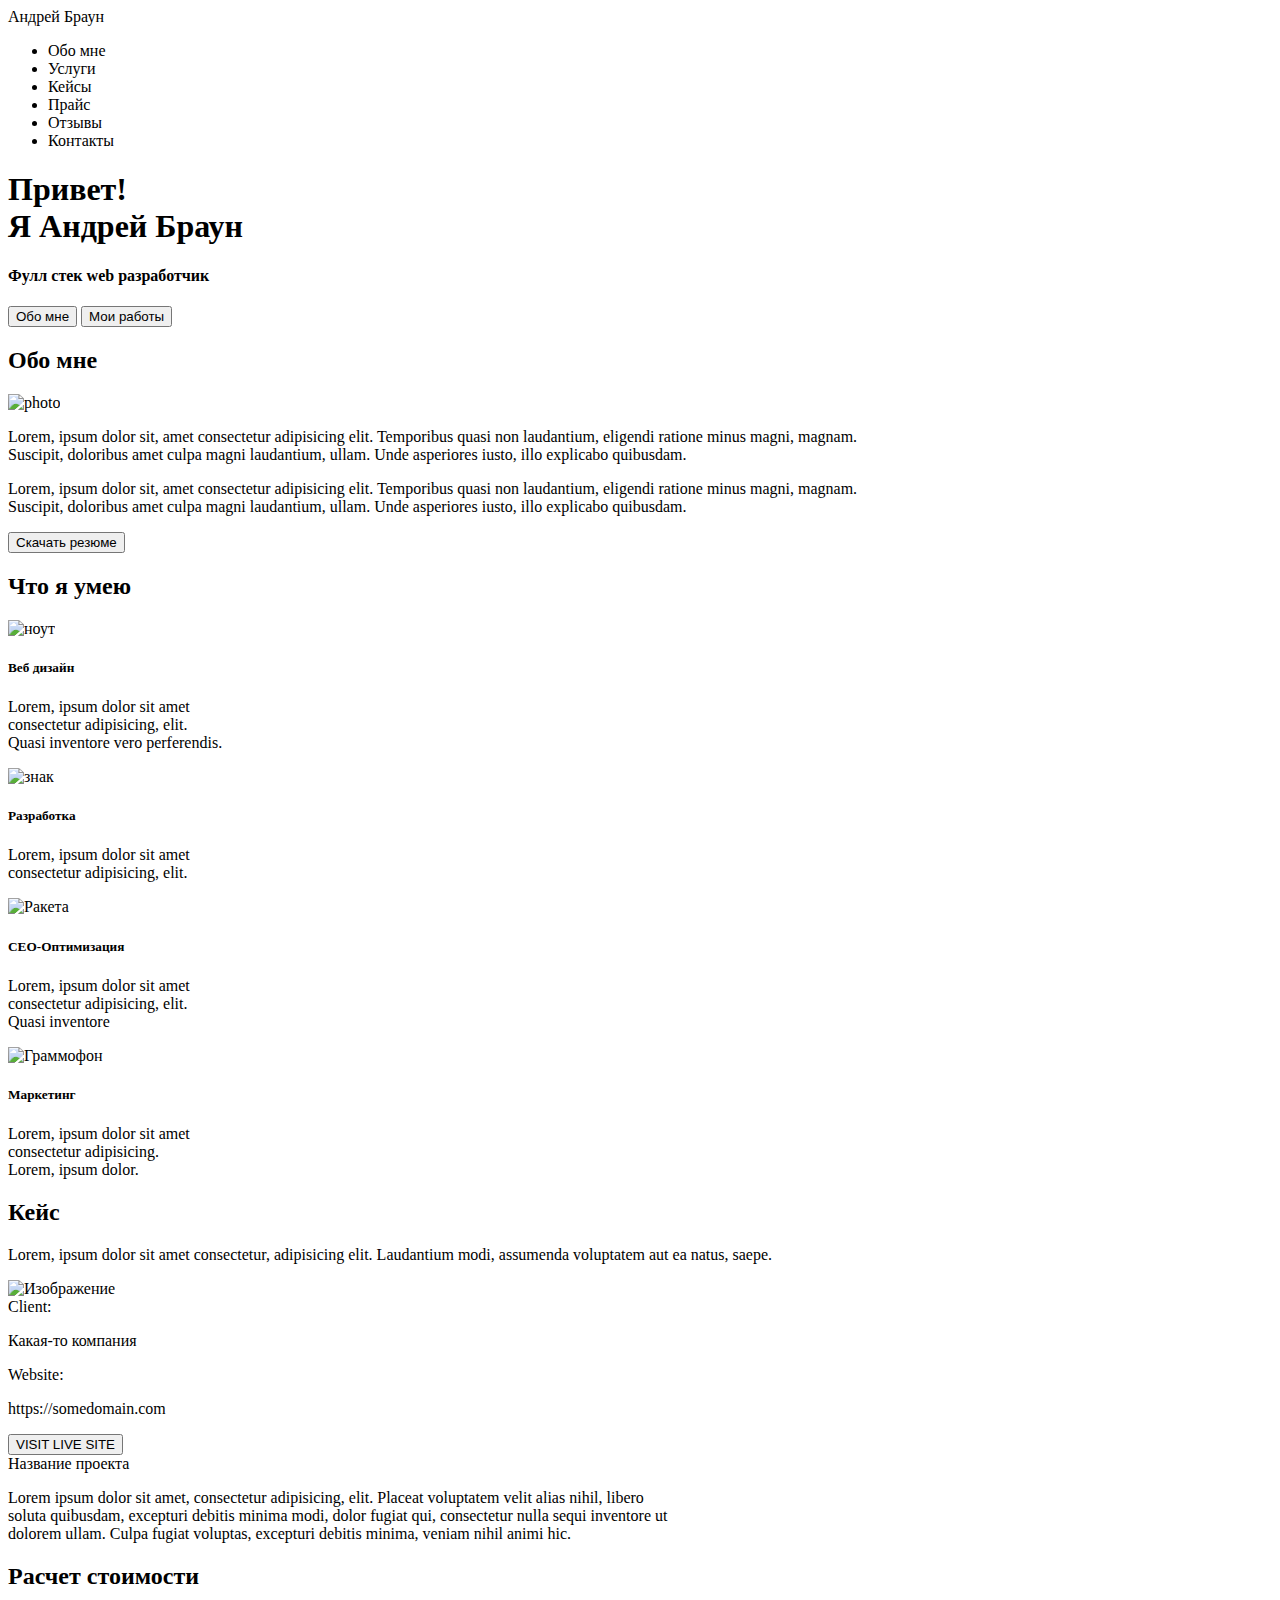
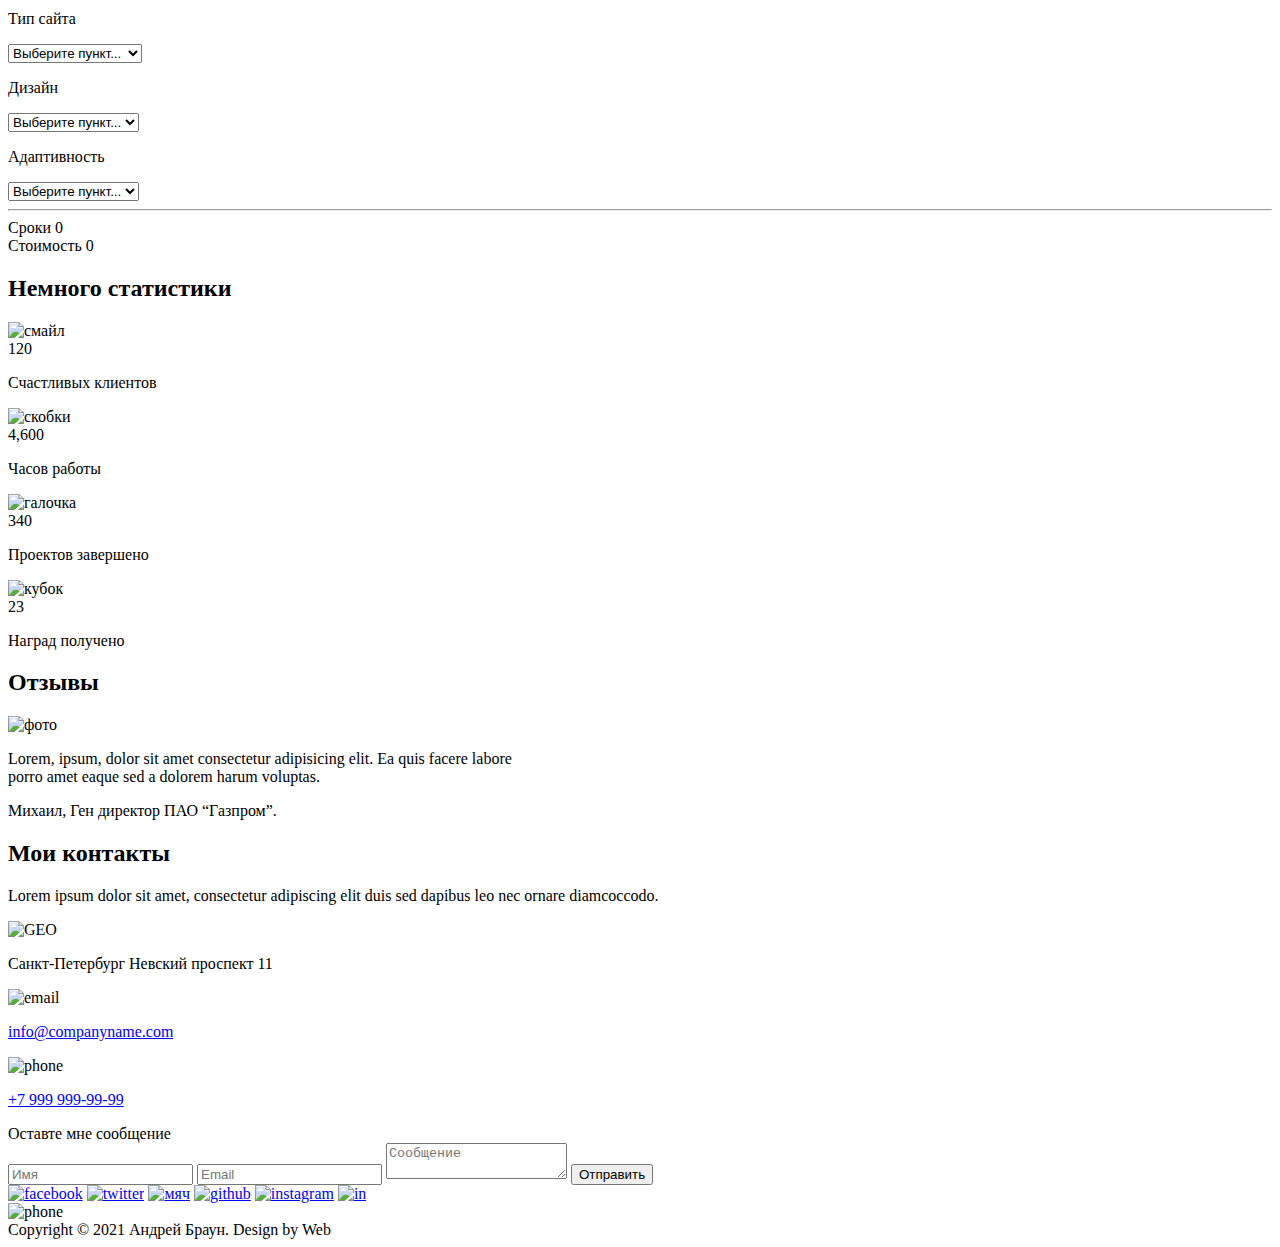
==== src/index.html @ 939e01ab "Залил проект на сервер" ====
<!DOCTYPE html>
<html lang="en">
<head>
    <meta charset="UTF-8">
    <title>Сайт web-разработчик</title>
</head>
<body>
    
    <header>
    	<nav>
    		<div class="logo">Андрей Браун</div>
    		<div class="menu">
    			<ul>
    				<li>Обо мне</li>
    				<li>Услуги</li>
    				<li>Кейсы</li>
    				<li>Прайс</li>
    				<li>Отзывы</li>
    				<li>Контакты</li>
    			</ul>
    		</div>
    	</nav>
    </header>

    <div class="main">
    	<div class="title__container">
    		<h1>Привет!<br>Я Андрей Браун</h1>
    		<h4>Фулл стек web разработчик</h4>
    		<input type="submit" value="Обо мне">
    		<input type="submit" value="Мои работы">
    	</div>
    </div>

    <div class="about__me">
    	<h2>Обо мне</h2>
    	<img src="https://via.placeholder.com/200" alt="photo">
    	<p>Lorem, ipsum dolor sit, amet consectetur adipisicing elit. Temporibus quasi non laudantium, eligendi ratione minus magni, magnam.<br> Suscipit, doloribus amet culpa magni laudantium, ullam. Unde asperiores iusto, illo explicabo quibusdam.</p>
    	<p>Lorem, ipsum dolor sit, amet consectetur adipisicing elit. Temporibus quasi non laudantium, eligendi ratione minus magni, magnam.<br> Suscipit, doloribus amet culpa magni laudantium, ullam. Unde asperiores iusto, illo explicabo quibusdam.</p>
    	<input type="submit" value="Скачать резюме">
    </div>

    <div class="section__knowledge">
    	<h2>Что я умею</h2>
    	<div class="section__item">
    		<img src="https://via.placeholder.com/50x40" alt="ноут">
    		<h5>Веб дизайн</h5>
    		<p>Lorem, ipsum dolor sit amet<br> consectetur adipisicing, elit.<br> Quasi inventore vero perferendis.</p>
    	</div>
    	<div class="section__item">
    		<img src="https://via.placeholder.com/50x40" alt="знак">
    		<h5>Разработка</h5>
    		<p>Lorem, ipsum dolor sit amet<br> consectetur adipisicing, elit.</p>
    	</div>
    	<div class="section__item">
    		<img src="https://via.placeholder.com/50x40" alt="Ракета">
    		<h5>СЕО-Оптимизация</h5>
    		<p>Lorem, ipsum dolor sit amet<br> consectetur adipisicing, elit.<br> Quasi inventore</p>
    	</div>
    	<div class="section__item">
    		<img src="https://via.placeholder.com/50x40" alt="Граммофон">
    		<h5>Маркетинг</h5>
    		<p>Lorem, ipsum dolor sit amet<br> consectetur adipisicing.<br> Lorem, ipsum dolor.</p>
    	</div>
    </div>

    <div class="section__case">
    	<h2>Кейс</h2>
    	<p>Lorem, ipsum dolor sit amet consectetur, adipisicing elit. Laudantium modi, assumenda voluptatem aut ea natus, saepe.</p>
    	<img src="https://via.placeholder.com/1165x590" alt="Изображение">
    	<div class="case__title">
    			Client:
    			<p>Какая-то компания</p>
    			Website:
    			<p>https://somedomain.com</p>
    			<input type="submit" value="VISIT LIVE SITE">
    		</div>
    	<div class="case__description">    		
    		Название проекта
    		<p>
    			Lorem ipsum dolor sit amet, consectetur adipisicing, elit. Placeat voluptatem velit alias nihil, libero<br> soluta quibusdam, excepturi debitis minima modi, dolor fugiat qui, consectetur nulla sequi inventore ut<br> dolorem ullam. Culpa fugiat voluptas, excepturi debitis minima, veniam nihil animi hic.</p>
    	</div>
    </div>

    <div class="section__price">
    	<h2>Расчет стоимости</h2>
    	<form class="form" action="/" method="post">
    		<p>Тип сайта</p>
    		<select name="type" id="form__type">
    			<option value selected disabled>Выберите пункт...</option>
    			<option value="10">Сайт визитка</option>
    			<option value="20">Лендинг</option>
    			<option value="30">Интернет магазин</option>
    			<option value="40">Корпоративный</option>
    		</select>
    		<p>Дизайн</p>
    		<select name="design" id="form__design">
    			<option value selected disabled>Выберите пункт...</option>
    			<option value="10">Светлый</option>
    			<option value="20">Темный</option>
    			<option value="30">Светло-темный</option>
    		</select>
    		<p>Адаптивность</p>
    		<select name="adaptation" id="form__adaptation">
    			<option value selected disabled>Выберите пункт...</option>
    			<option value="10">Да</option>
    			<option value="20">Нет</option>   			
    		</select>
    		<hr>
    		<div class="timeing__site">Сроки <span>0</span></div>
    		<div class="price__site">Стоимость <span>0</span></div>
    	</form>
    </div>

    <div class="section__statistics">
    	<h2>Немного статистики</h2>
    	<div class="section__item">
    		<img src="https://via.placeholder.com/52" alt="смайл">
    		<div>120</div>
    		<p>Счастливых клиентов</p>
    	</div>
    	<div class="section__item">
    		<img src="https://via.placeholder.com/52" alt="скобки">
    		<div>4,600</div>
    		<p>Часов работы</p>
    	</div>
    	<div class="section__item">
    		<img src="https://via.placeholder.com/52" alt="галочка">
    		<div>340</div>
    		<p>Проектов завершено</p>
    	</div>
    	<div class="section__item">
    		<img src="https://via.placeholder.com/52" alt="кубок">
    		<div>23</div>
    		<p>Наград получено</p>
    	</div>
    </div>

    <div class="section__reviews">
    	<h2>Отзывы</h2>
    	<img src="https://via.placeholder.com/100" alt="фото">
    	<p>Lorem, ipsum, dolor sit amet consectetur adipisicing elit. Ea quis facere labore<br> porro amet eaque sed a dolorem harum voluptas.</p>
    	<p>Михаил, Ген директор ПАО “Газпром”.</p>
    </div>

    <footer class="section__contacts">
    	<h2>Мои контакты</h2>
    	<p>Lorem ipsum dolor sit amet, consectetur adipiscing elit duis sed dapibus leo nec ornare diamcoccodo.</p>
    	<div class="contacts__item">
    		<img src="https://via.placeholder.com/30" alt="GEO">
    		<p>Санкт-Петербург Невский проспект 11</p>
    	</div>
    	<div class="contacts__item">
    		<img src="https://via.placeholder.com/30" alt="email">
    		<a class="contacts-link" href="mailto:info@companyname.com"><p>info@companyname.com</p></a>
    	</div>
    	<div class="contacts__item">
    		<img src="https://via.placeholder.com/30" alt="phone">
    		<a href="tel:+79999999999"><p>+7 999 999-99-99</p></a>
    	</div>
    	<form class="contacts__message" action="/">
    		<div>Оставте мне сообщение</div>
    		<input type="text" placeholder="Имя">
    		<input type="email" placeholder="Email">
    		<textarea name="text" placeholder="Сообщение"></textarea>
    		<input type="submit" value="Отправить">
    	</form>
    	<div class="contacts__social">
    		<a href="#" target="_blank"><img src="https://via.placeholder.com/30" alt="facebook"></a>
    		<a href="#" target="_blank"><img src="https://via.placeholder.com/30" alt="twitter"></a>
    		<a href="#" target="_blank"><img src="https://via.placeholder.com/30" alt="мяч"></a>
    		<a href="#" target="_blank"><img src="https://via.placeholder.com/30" alt="github"></a>
    		<a href="#" target="_blank"><img src="https://via.placeholder.com/30" alt="instagram"></a>
    		<a href="#" target="_blank"><img src="https://via.placeholder.com/30" alt="in"></a>
    	</div>
    	<div class="contacts__map">
    		<img src="https://via.placeholder.com/1920x356" alt="phone">
    	</div>
    	<div class="copyright">Copyright © 2021 Андрей Браун. Design by Web</div>
    </footer>

</body>
</html>
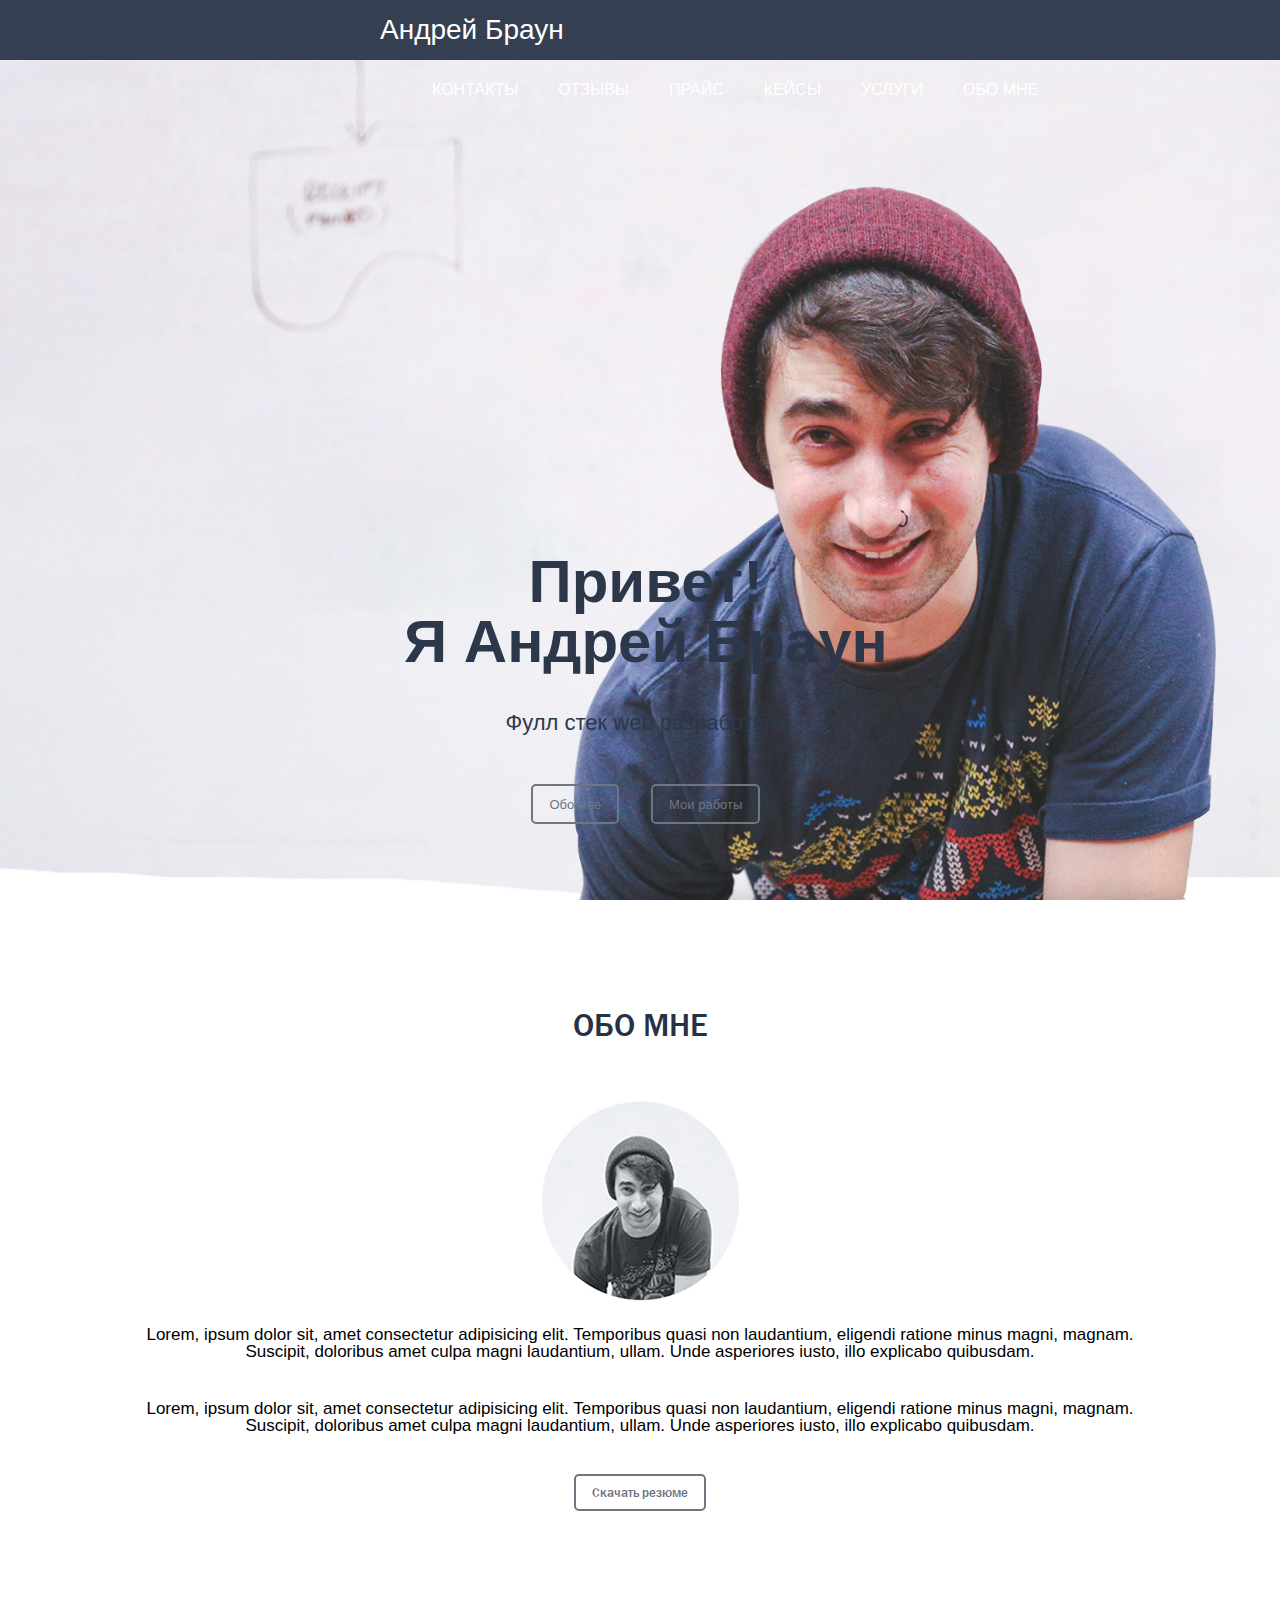
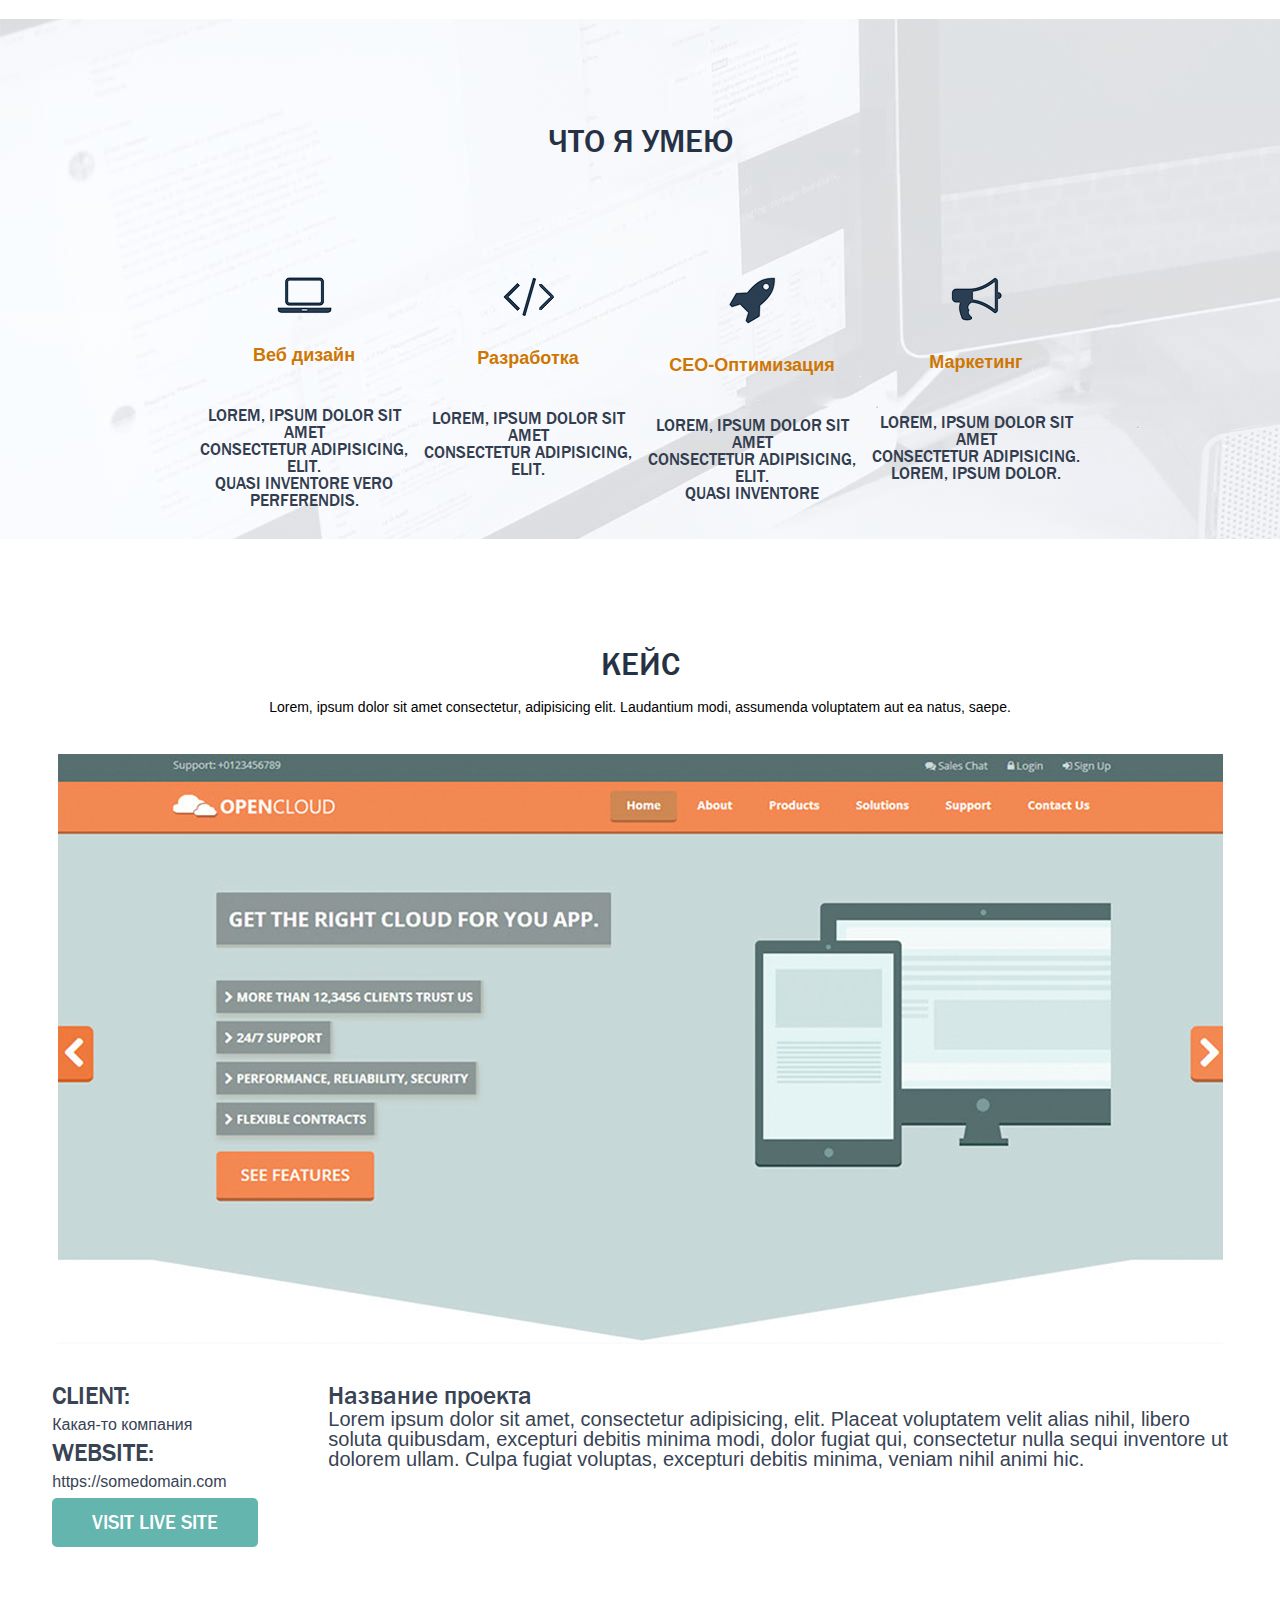
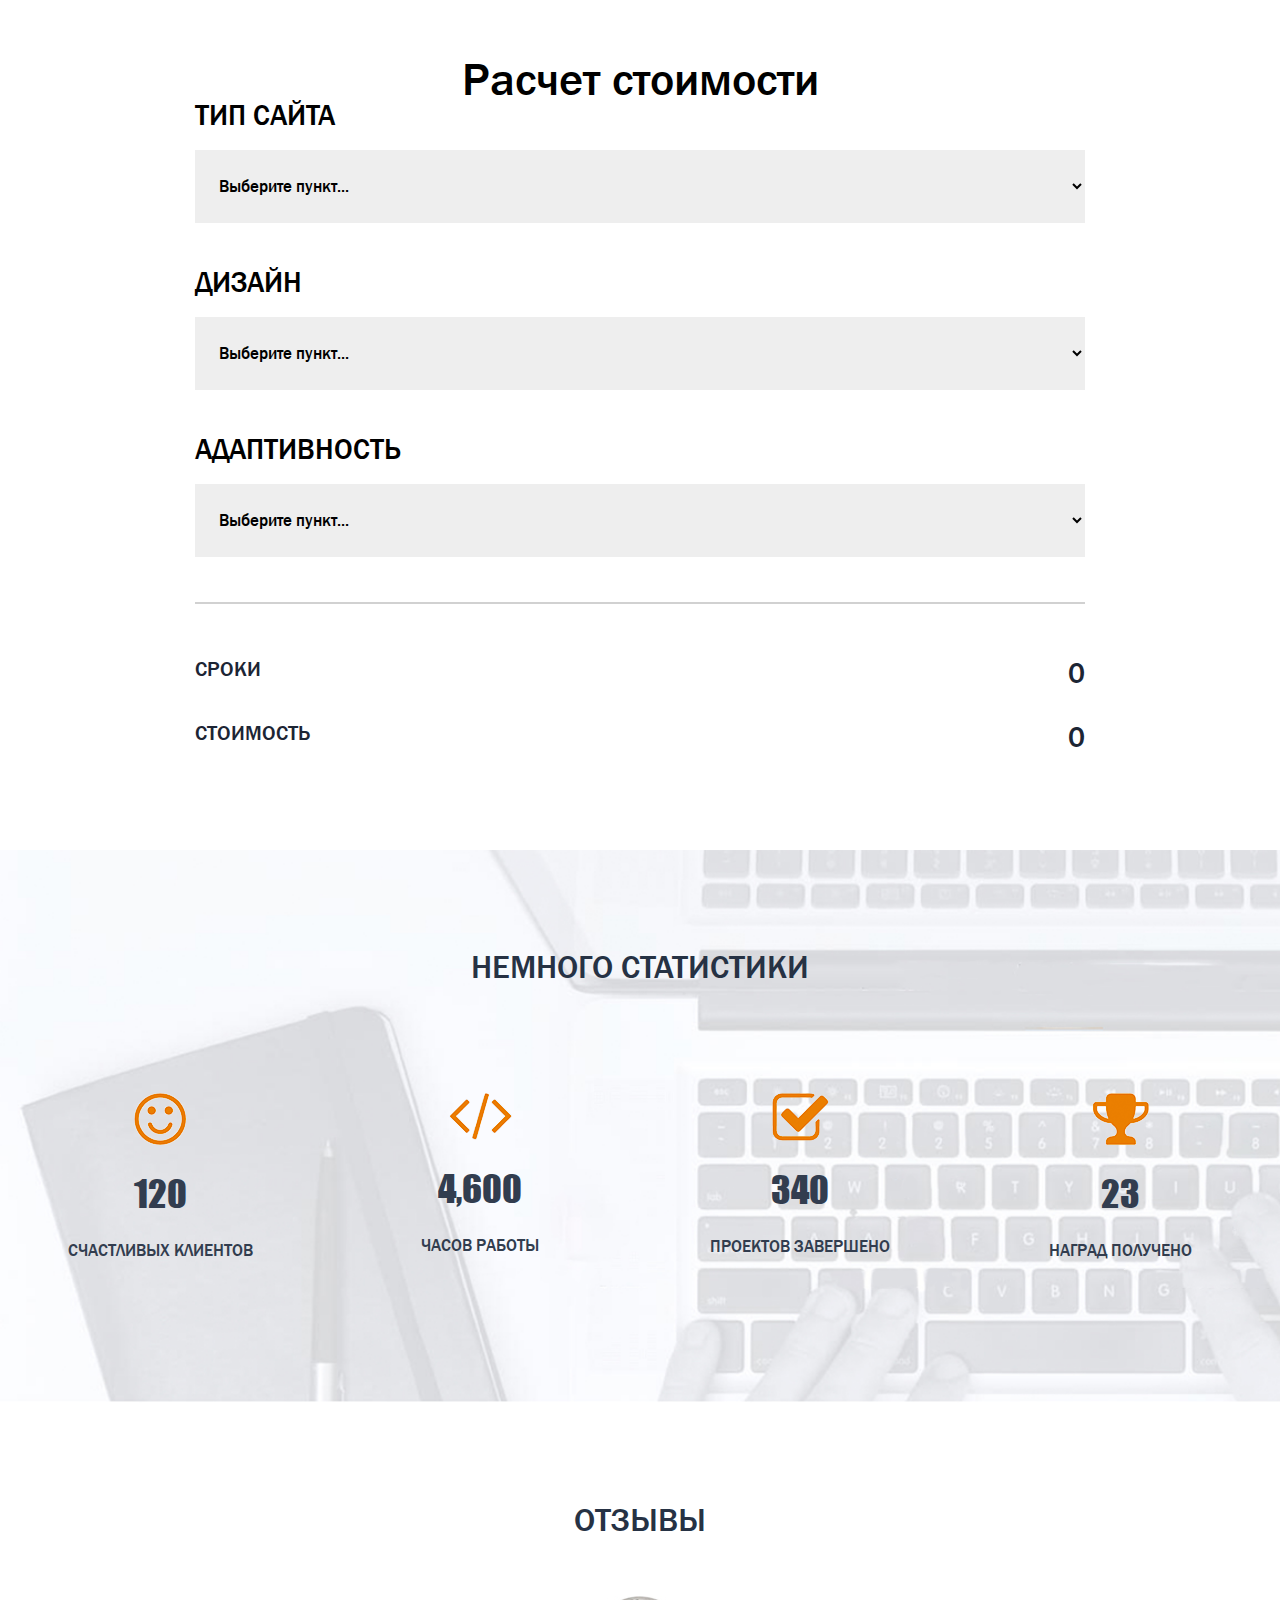
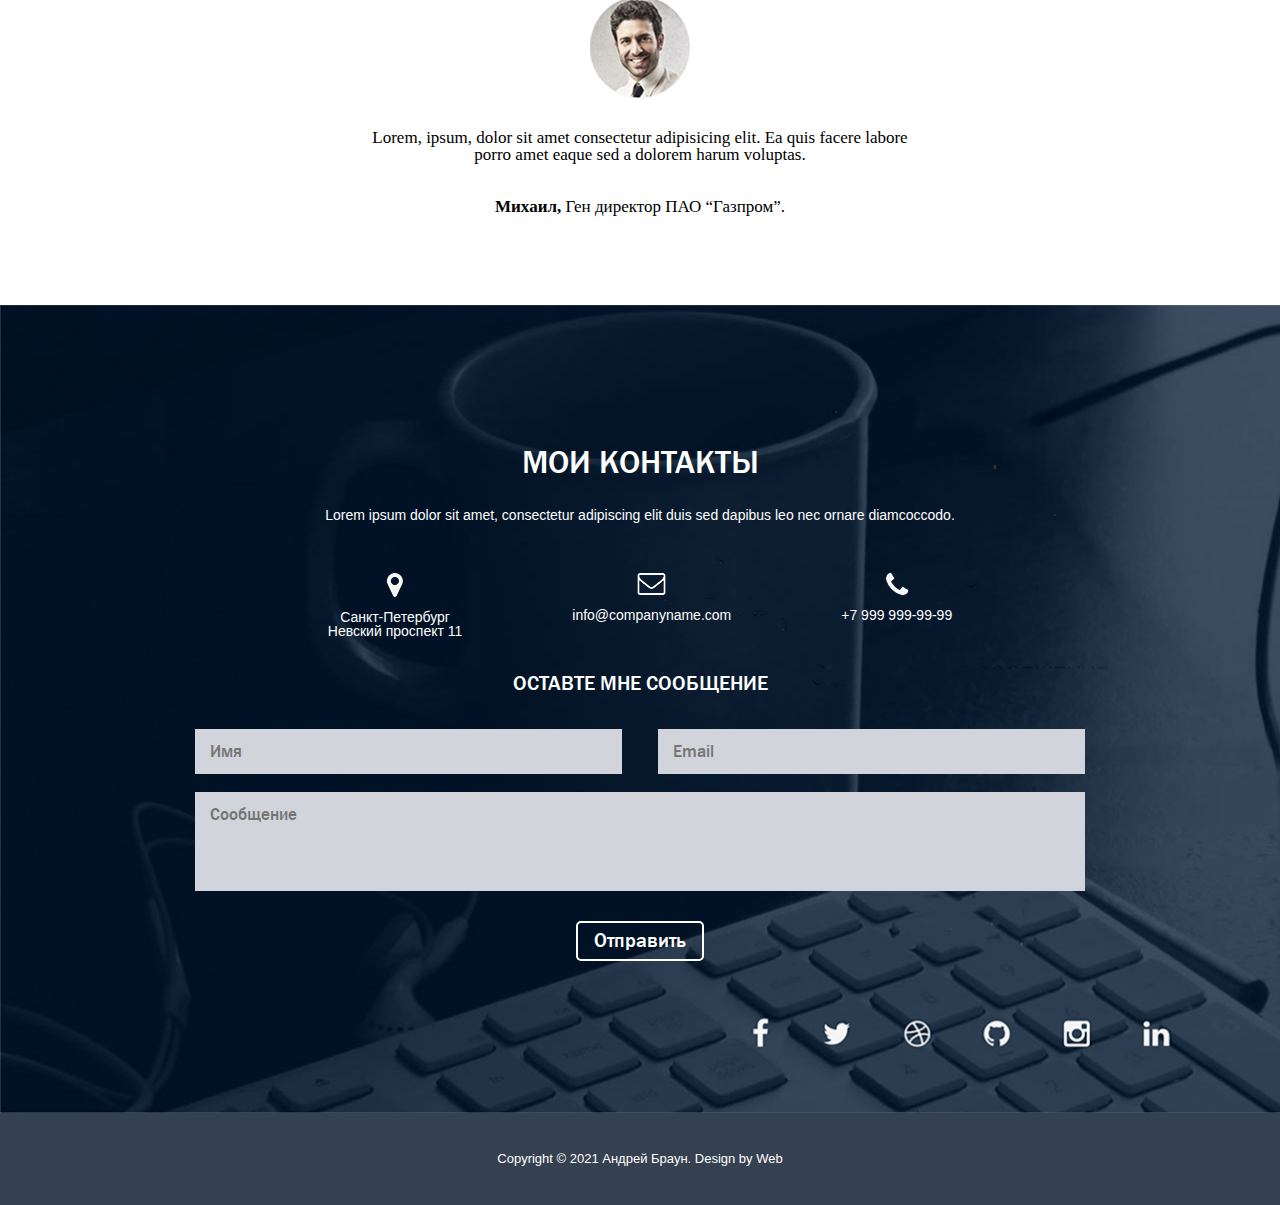
==== commit e4b9d892: "Обновил проект и добавил файл css" ====
--- a/src/index.html
+++ b/src/index.html
@@ -2,6 +2,8 @@
 <html lang="en">
 <head>
     <meta charset="UTF-8">
+    <link rel="stylesheet" href="css/reset.css">
+    <link rel="stylesheet" href="css/style.css">
     <title>Сайт web-разработчик</title>
 </head>
 <body>
@@ -9,174 +11,217 @@
     <header>
     	<nav>
     		<div class="logo">Андрей Браун</div>
-    		<div class="menu">
-    			<ul>
-    				<li>Обо мне</li>
-    				<li>Услуги</li>
-    				<li>Кейсы</li>
-    				<li>Прайс</li>
-    				<li>Отзывы</li>
-    				<li>Контакты</li>
-    			</ul>
-    		</div>
+    		<div class="menu"><ul>
+                <li>Обо мне</li>
+                <li>Услуги</li>
+                <li>Кейсы</li>
+                <li>Прайс</li>
+                <li>Отзывы</li>
+                <li>Контакты</li>
+            </ul></div>
     	</nav>
     </header>
 
     <div class="main">
-    	<div class="title__container">
-    		<h1>Привет!<br>Я Андрей Браун</h1>
-    		<h4>Фулл стек web разработчик</h4>
-    		<input type="submit" value="Обо мне">
-    		<input type="submit" value="Мои работы">
+        <div class="title__container">
+            <h1>Привет!<br>Я Андрей Браун</h1>
+            <h4>Фулл стек web разработчик</h4>
+            <input type="submit" value="Обо мне">
+            <input type="submit" value="Мои работы">
     	</div>
     </div>
 
+    <!-- About -->
     <div class="about__me">
-    	<h2>Обо мне</h2>
-    	<img src="https://via.placeholder.com/200" alt="photo">
-    	<p>Lorem, ipsum dolor sit, amet consectetur adipisicing elit. Temporibus quasi non laudantium, eligendi ratione minus magni, magnam.<br> Suscipit, doloribus amet culpa magni laudantium, ullam. Unde asperiores iusto, illo explicabo quibusdam.</p>
-    	<p>Lorem, ipsum dolor sit, amet consectetur adipisicing elit. Temporibus quasi non laudantium, eligendi ratione minus magni, magnam.<br> Suscipit, doloribus amet culpa magni laudantium, ullam. Unde asperiores iusto, illo explicabo quibusdam.</p>
-    	<input type="submit" value="Скачать резюме">
-    </div>
-
+        <div class="container">
+            <h2 class="title__h2">Обо мне</h2>
+            <div class="about__photo">
+                <img src="./img/auther.jpg" alt="photo">
+            </div>
+            <div class="about__text">
+                <p>Lorem, ipsum dolor sit, amet consectetur adipisicing elit. Temporibus quasi non laudantium, eligendi ratione minus magni, magnam.<br> Suscipit, doloribus amet culpa magni laudantium, ullam. Unde asperiores iusto, illo explicabo quibusdam.</p>
+                <p>Lorem, ipsum dolor sit, amet consectetur adipisicing elit. Temporibus quasi non laudantium, eligendi ratione minus magni, magnam.<br> Suscipit, doloribus amet culpa magni laudantium, ullam. Unde asperiores iusto, illo explicabo quibusdam.</p>
+            </div>
+    	<input class="about__download" type="submit" value="Скачать резюме">
+       </div>
+    </div>
+    
+    <!-- Knowledge -->
     <div class="section__knowledge">
-    	<h2>Что я умею</h2>
-    	<div class="section__item">
-    		<img src="https://via.placeholder.com/50x40" alt="ноут">
-    		<h5>Веб дизайн</h5>
-    		<p>Lorem, ipsum dolor sit amet<br> consectetur adipisicing, elit.<br> Quasi inventore vero perferendis.</p>
+        <div class="container">
+          <h2 class="title__h2">Что я умею</h2>
+           <div class="knowledge">                
+                <div class="section__item">
+                    <img class="knowledge__img" src="./img/ico/notebook.png" alt="ноут">
+                    <h5>Веб дизайн</h5>
+                    <p>Lorem, ipsum dolor sit amet<br> consectetur adipisicing, elit.<br> Quasi inventore vero perferendis.</p>
+                </div>
+                <div class="section__item">
+                    <img class="knowledge__img" src="./img/ico/sign.png" alt="знак">
+                    <h5>Разработка</h5>
+                    <p>Lorem, ipsum dolor sit amet<br> consectetur adipisicing, elit.</p>
+                </div>
+                <div class="section__item">
+                    <img class="knowledge__img" src="./img/ico/space-x.png" alt="Ракета">
+                    <h5>СЕО-Оптимизация</h5>
+                    <p>Lorem, ipsum dolor sit amet<br> consectetur adipisicing, elit.<br> Quasi inventore</p>
+                </div>
+                <div class="section__item">
+                    <img class="knowledge__img" src="./img/ico/gramophone.png" alt="Граммофон">
+                    <h5>Маркетинг</h5>
+                    <p>Lorem, ipsum dolor sit amet<br> consectetur adipisicing.<br> Lorem, ipsum dolor.</p>
+                </div>
+            </div>
     	</div>
-    	<div class="section__item">
-    		<img src="https://via.placeholder.com/50x40" alt="знак">
-    		<h5>Разработка</h5>
-    		<p>Lorem, ipsum dolor sit amet<br> consectetur adipisicing, elit.</p>
+    </div>
+    
+    <!-- Case -->
+    <div class="section__case">
+        <div class="container">
+            <h2 class="title__h2">Кейс</h2>
+            <p class="case__paragraph">Lorem, ipsum dolor sit amet consectetur, adipisicing elit. Laudantium modi, assumenda voluptatem aut ea natus, saepe.</p>
+            <img src="./img/application.jpg" alt="Изображение" width="1165" height="590" >
+            
+            <div class="case__description">
+                <div class="case__title">
+                        Client:
+                        <p>Какая-то компания</p>
+                        Website:
+                        <p>https://somedomain.com</p>
+                        <input type="submit" value="VISIT LIVE SITE">
+                    </div>
+                <div class="case__article">    		
+                    Название проекта
+                    <p>
+                        Lorem ipsum dolor sit amet, consectetur adipisicing, elit. Placeat voluptatem velit alias nihil, libero<br> soluta quibusdam, excepturi debitis minima modi, dolor fugiat qui, consectetur nulla sequi inventore ut<br> dolorem ullam. Culpa fugiat voluptas, excepturi debitis minima, veniam nihil animi hic.</p>
+                </div>
+            </div>
     	</div>
-    	<div class="section__item">
-    		<img src="https://via.placeholder.com/50x40" alt="Ракета">
-    		<h5>СЕО-Оптимизация</h5>
-    		<p>Lorem, ipsum dolor sit amet<br> consectetur adipisicing, elit.<br> Quasi inventore</p>
-    	</div>
-    	<div class="section__item">
-    		<img src="https://via.placeholder.com/50x40" alt="Граммофон">
-    		<h5>Маркетинг</h5>
-    		<p>Lorem, ipsum dolor sit amet<br> consectetur adipisicing.<br> Lorem, ipsum dolor.</p>
-    	</div>
-    </div>
-
-    <div class="section__case">
-    	<h2>Кейс</h2>
-    	<p>Lorem, ipsum dolor sit amet consectetur, adipisicing elit. Laudantium modi, assumenda voluptatem aut ea natus, saepe.</p>
-    	<img src="https://via.placeholder.com/1165x590" alt="Изображение">
-    	<div class="case__title">
-    			Client:
-    			<p>Какая-то компания</p>
-    			Website:
-    			<p>https://somedomain.com</p>
-    			<input type="submit" value="VISIT LIVE SITE">
-    		</div>
-    	<div class="case__description">    		
-    		Название проекта
-    		<p>
-    			Lorem ipsum dolor sit amet, consectetur adipisicing, elit. Placeat voluptatem velit alias nihil, libero<br> soluta quibusdam, excepturi debitis minima modi, dolor fugiat qui, consectetur nulla sequi inventore ut<br> dolorem ullam. Culpa fugiat voluptas, excepturi debitis minima, veniam nihil animi hic.</p>
-    	</div>
-    </div>
-
+    </div>
+
+    <!-- Price -->
     <div class="section__price">
-    	<h2>Расчет стоимости</h2>
-    	<form class="form" action="/" method="post">
-    		<p>Тип сайта</p>
-    		<select name="type" id="form__type">
-    			<option value selected disabled>Выберите пункт...</option>
-    			<option value="10">Сайт визитка</option>
-    			<option value="20">Лендинг</option>
-    			<option value="30">Интернет магазин</option>
-    			<option value="40">Корпоративный</option>
-    		</select>
-    		<p>Дизайн</p>
-    		<select name="design" id="form__design">
-    			<option value selected disabled>Выберите пункт...</option>
-    			<option value="10">Светлый</option>
-    			<option value="20">Темный</option>
-    			<option value="30">Светло-темный</option>
-    		</select>
-    		<p>Адаптивность</p>
-    		<select name="adaptation" id="form__adaptation">
-    			<option value selected disabled>Выберите пункт...</option>
-    			<option value="10">Да</option>
-    			<option value="20">Нет</option>   			
-    		</select>
-    		<hr>
-    		<div class="timeing__site">Сроки <span>0</span></div>
-    		<div class="price__site">Стоимость <span>0</span></div>
-    	</form>
-    </div>
-
+        <div class="container">    
+            <h2 class="title__price">Расчет стоимости</h2>
+            <form class="form" action="/" method="post">
+                <p class="form__paragraph">Тип сайта</p>
+                <select class="select__form" name="type" id="form__type">
+                    <option value selected disabled>Выберите пункт...</option>
+                    <option value="10">Сайт визитка</option>
+                    <option value="20">Лендинг</option>
+                    <option value="30">Интернет магазин</option>
+                    <option value="40">Корпоративный</option>
+                </select>
+                <p class="form__paragraph">Дизайн</p>
+                <select class="select__form" name="design" id="form__design">
+                    <option value selected disabled>Выберите пункт...</option>
+                    <option value="10">Светлый</option>
+                    <option value="20">Темный</option>
+                    <option value="30">Светло-темный</option>
+                </select>
+                <p class="form__paragraph">Адаптивность</p>
+                <select class="select__form" name="adaptation" id="form__adaptation">
+                    <option value selected disabled>Выберите пункт...</option>
+                    <option value="10">Да</option>
+                    <option value="20">Нет</option>   			
+                </select>
+                
+                <div class="cost">
+                    <div class="timeing__site">Сроки <span>0</span></div>
+                    <div class="price__site">Стоимость <span>0</span></div>
+                </div>
+            </form>
+            
+        </div>
+    </div>
+
+    <!-- Statistics -->
     <div class="section__statistics">
-    	<h2>Немного статистики</h2>
-    	<div class="section__item">
-    		<img src="https://via.placeholder.com/52" alt="смайл">
-    		<div>120</div>
-    		<p>Счастливых клиентов</p>
-    	</div>
-    	<div class="section__item">
-    		<img src="https://via.placeholder.com/52" alt="скобки">
-    		<div>4,600</div>
-    		<p>Часов работы</p>
-    	</div>
-    	<div class="section__item">
-    		<img src="https://via.placeholder.com/52" alt="галочка">
-    		<div>340</div>
-    		<p>Проектов завершено</p>
-    	</div>
-    	<div class="section__item">
-    		<img src="https://via.placeholder.com/52" alt="кубок">
-    		<div>23</div>
-    		<p>Наград получено</p>
-    	</div>
-    </div>
-
+        <div class="container">
+            <h2 class="title__h2">Немного статистики</h2>
+            <div class="statistics">
+                <div class="section__item">
+                    <img src="./img/ico/smile.png" alt="смайл">
+                    <div>120</div>
+                    <p>Счастливых клиентов</p>
+                </div>
+                <div class="section__item">
+                    <img src="./img/ico/sign01.png" alt="скобки">
+                    <div>4,600</div>
+                    <p>Часов работы</p>
+                </div>
+                <div class="section__item">
+                    <img src="./img/ico/jackdaw.png" alt="галочка">
+                    <div>340</div>
+                    <p>Проектов завершено</p>
+                </div>
+                <div class="section__item">
+                    <img src="./img/ico/cup.png" alt="кубок">
+                    <div>23</div>
+                    <p>Наград получено</p>
+                </div>
+            </div>
+        </div>
+    </div>
+
+    <!-- Reviews -->
     <div class="section__reviews">
-    	<h2>Отзывы</h2>
-    	<img src="https://via.placeholder.com/100" alt="фото">
-    	<p>Lorem, ipsum, dolor sit amet consectetur adipisicing elit. Ea quis facere labore<br> porro amet eaque sed a dolorem harum voluptas.</p>
-    	<p>Михаил, Ген директор ПАО “Газпром”.</p>
-    </div>
-
+        <div class="container">
+            <h2 class="title__h2">Отзывы</h2>
+            <img class="reviews__img" src="./img/reviews.jpg" alt="фото">
+            <div class="reviews__text">
+                <p>Lorem, ipsum, dolor sit amet consectetur adipisicing elit. Ea quis facere labore<br> porro amet eaque sed a dolorem harum voluptas.</p>
+                <p><span>Михаил,</span> Ген директор ПАО “Газпром”.</p>
+            </div>
+        </div>
+    </div>
+
+    <!-- Contacts  -->
     <footer class="section__contacts">
-    	<h2>Мои контакты</h2>
-    	<p>Lorem ipsum dolor sit amet, consectetur adipiscing elit duis sed dapibus leo nec ornare diamcoccodo.</p>
-    	<div class="contacts__item">
-    		<img src="https://via.placeholder.com/30" alt="GEO">
-    		<p>Санкт-Петербург Невский проспект 11</p>
-    	</div>
-    	<div class="contacts__item">
-    		<img src="https://via.placeholder.com/30" alt="email">
-    		<a class="contacts-link" href="mailto:info@companyname.com"><p>info@companyname.com</p></a>
-    	</div>
-    	<div class="contacts__item">
-    		<img src="https://via.placeholder.com/30" alt="phone">
-    		<a href="tel:+79999999999"><p>+7 999 999-99-99</p></a>
-    	</div>
-    	<form class="contacts__message" action="/">
-    		<div>Оставте мне сообщение</div>
-    		<input type="text" placeholder="Имя">
-    		<input type="email" placeholder="Email">
-    		<textarea name="text" placeholder="Сообщение"></textarea>
-    		<input type="submit" value="Отправить">
-    	</form>
-    	<div class="contacts__social">
-    		<a href="#" target="_blank"><img src="https://via.placeholder.com/30" alt="facebook"></a>
-    		<a href="#" target="_blank"><img src="https://via.placeholder.com/30" alt="twitter"></a>
-    		<a href="#" target="_blank"><img src="https://via.placeholder.com/30" alt="мяч"></a>
-    		<a href="#" target="_blank"><img src="https://via.placeholder.com/30" alt="github"></a>
-    		<a href="#" target="_blank"><img src="https://via.placeholder.com/30" alt="instagram"></a>
-    		<a href="#" target="_blank"><img src="https://via.placeholder.com/30" alt="in"></a>
-    	</div>
-    	<div class="contacts__map">
-    		<img src="https://via.placeholder.com/1920x356" alt="phone">
-    	</div>
-    	<div class="copyright">Copyright © 2021 Андрей Браун. Design by Web</div>
+        <div class="container">
+            <h2 class="title__h2 title__white">Мои контакты</h2>
+            <p class="subtitle__contacts">Lorem ipsum dolor sit amet, consectetur adipiscing elit duis sed dapibus leo nec ornare diamcoccodo.</p>
+            <div class="contacts__inner">
+                <div class="contacts__item">
+                    <img src="./img/ico/gps.png" alt="GEO">
+                    <p>Санкт-Петербург<br> Невский проспект 11</p>
+                </div>
+                <div class="contacts__item">
+                    <img src="./img/ico/mail.png" alt="email">
+                    <a class="contacts-link" href="mailto:info@companyname.com"><p>info@companyname.com</p></a>
+                </div>
+                <div class="contacts__item">
+                    <img src="./img/ico/phone.png" alt="phone">
+                    <a class="contacts-link" href="tel:+79999999999"><p>+7 999 999-99-99</p></a>
+                </div>
+            </div>
+            <form class="contacts__message" action="/">
+                <div>Оставте мне сообщение</div>
+                <div class="input__text">
+                    <input class="input__form" type="text" placeholder="Имя">
+                    <input class="input__form" type="email" placeholder="Email">
+                </div>
+                <textarea class="textarea__text" name="text" placeholder="Сообщение"></textarea>
+                <input class="input__contacts" type="submit" value="Отправить">
+            </form>
+<!--
+            <div class="contacts__social">
+                <a href="#" target="_blank"><img src="https://via.placeholder.com/30" alt="facebook"></a>
+                <a href="#" target="_blank"><img src="https://via.placeholder.com/30" alt="twitter"></a>
+                <a href="#" target="_blank"><img src="https://via.placeholder.com/30" alt="мяч"></a>
+                <a href="#" target="_blank"><img src="https://via.placeholder.com/30" alt="github"></a>
+                <a href="#" target="_blank"><img src="https://via.placeholder.com/30" alt="instagram"></a>
+                <a href="#" target="_blank"><img src="https://via.placeholder.com/30" alt="in"></a>
+            </div>
+-->
+<!--
+            <div class="contacts__map">
+                <img src="https://via.placeholder.com/1920x356" alt="phone">
+            </div>
+-->
+            
+        </div>
     </footer>
-
+    <div class="copyright">Copyright © 2021 Андрей Браун. Design by Web</div>
 </body>
 </html>--- a/src/css/style.css
+++ b/src/css/style.css
@@ -0,0 +1,463 @@
+@font-face {
+    font-family: 'Franklin_Medium';
+    src: url('../fonts/franklin_gothic_medium.woff') format('woff'),
+        url('../fonts/franklin_gothic_medium.woff2') format('woff2')
+}
+
+@font-face {
+    font-family: 'Impact_Regular';
+    src: url('../fonts/impact.woff') format('woff'),
+        url('../fonts/impact.woff2') format('woff2')
+}
+
+body {
+    font-family: Arial, "sans-serif";
+}
+
+.container {
+    width: 100%;
+    margin: 0 auto;
+}
+
+nav {
+    width: 100%;
+    height: 60px;
+    background: #344051;
+}
+
+.logo {
+    color: #fff;
+    font-size: 28px;
+    line-height: 60px;
+    padding-left: 380px;
+    
+    float: left;
+}
+
+
+
+.menu {
+    float: left;
+    padding-left: 432px;    
+}
+
+.menu li {
+    float: right;
+    line-height: 60px;
+    color: #fff;    
+    margin-right: 40px;
+    font-size: 16px;
+    text-transform: uppercase;
+}
+
+.main {
+    width: 100%;
+    height: calc(100% - 60px);
+    background: url(../img/boy.png) 90% 100%/auto 85% no-repeat, url("../img/bg.jpg") center/cover no-repeat;
+}
+
+.title__container {
+    float: left;
+    margin: 432px 0 0 404px;
+    color: #2c384a;
+    text-align: center;
+}
+
+.title__container h1 {
+    font-size: 60px;
+    font-weight: bold;
+}
+
+.title__container h4 {
+    margin-top: 40px;
+    font-size: 22px;
+    color: #2c384a;
+}
+
+.title__container input {
+    height: 40px;
+    text-align: center;
+    border: 2px solid #6d7682;
+    background: none;
+    border-radius: 5px;
+    color: #6d7682;
+    font-size: 13px;
+    padding: 0 16px;
+    margin: 50px 14px 0 14px;
+}
+
+/* About 
+============*/
+.about__me {
+    text-align: center;
+    margin: 108px 0 98px;
+}
+
+.title__h2 {
+    color: #263244;
+    font-family: 'Franklin_Medium';
+    font-size: 33px;
+    text-transform: uppercase;    
+}
+
+.about__photo {
+    height: 200px;
+    border-radius: 50%;
+    margin: 60px 0 25px;
+    
+}
+
+.about__text p {
+    font-size: 17px;
+    padding-bottom: 40px;
+}
+
+.about__download {
+    font-family: 'Franklin_Medium';
+    font-size: 13px;
+    color: #6f707e;      
+    
+    border: 2px solid #6d7682;
+    background: none;
+    border-radius: 5px;
+    
+    padding: 8px 16px;
+}
+
+/* Knowledge
+==============*/
+.section__knowledge {
+    height: 520px;
+    background: url('../img/knowledge.jpg'); 
+    text-align: center;
+    margin: 108px 0 0;
+    padding: 105px 0 0;
+    padding-left: 15%;
+    padding-right: 15%;
+}
+
+.knowledge {
+    display: flex;
+    flex-wrap: wrap;
+    
+    margin: 95px 0;
+}
+
+.section__item {
+    width: 25%;
+    margin: 25px 0;
+}
+
+.section__item h5 {
+    padding: 32px 0 13px;
+}
+
+.section__item h5 {
+    color: #cf7600;
+    font-size: 18px;
+    font-weight: 600;
+}
+
+.section__item p {
+    color: #3f495a;
+    font-size: 16px;
+    font-weight: 400;
+}
+
+/* Case 
+=========*/
+.section__case {
+    text-align: center;
+    margin: 108px 0 98px;
+}
+
+.case__paragraph {
+    margin: 20px 0 40px;
+}
+
+.case__description {
+    display: flex;
+    justify-content: center;
+    
+    margin-top: 40px;
+}
+
+.case__title {
+    font-family: 'Franklin_Medium';
+    font-size: 25px;
+    color: #384354;
+    
+    text-transform: uppercase;
+    text-align: left;
+    
+    margin-right: 70px;
+}
+
+
+.case__title p {
+    font-family: Calibri, sans-serif;
+    font-size: 16px;
+    font-weight: 400;
+    color: #384354;
+    text-transform: none;
+    padding: 8px 0;
+}
+
+.case__title input {
+    font-family: 'Franklin_Medium';
+    font-size: 20px;
+    color: #fff;
+    background: #63b5ae;
+    border-radius: 5px;
+    padding: 12px 40px;
+    border: 0;
+}
+
+.case__article {
+    font-family: 'Franklin_Medium';
+    font-size: 25px;
+    color: #384354;
+    text-align: start;
+}
+
+.case__article p {
+    font-family: Calibri, sans-serif;
+    font-size: 20px;
+    font-weight: 400;
+    color: #384354;
+}
+
+/* Price
+==========*/
+.section__price {
+    text-align: center;
+    margin: 108px 0 98px;
+}
+
+.title__price {
+    font-family: 'Franklin_Medium';
+    font-size: 46px;
+}
+
+form {
+    width: 890px;
+    margin: 0 auto;
+}
+
+.form__paragraph {
+    font-family: 'Franklin_Medium';
+    font-size: 29px;
+    text-transform: uppercase;
+    text-align: left;
+}
+
+.select__form {
+    width: 100%;
+    font-family: 'Franklin_Medium';
+    font-size: 17px;
+    background: #eee;    
+    
+    margin: 20px 0 45px;
+    padding: 25px 20px;
+}
+
+.cost {
+    border-top: 2px solid #d1d1d1;
+    padding-top: 20px
+}
+
+.timeing__site {
+    display: flex;
+    justify-content: space-between;
+    font-size: 21px;
+    font-family: 'Franklin_Medium';
+    color: #1c2534;
+}
+
+.price__site {
+    display: flex;
+    justify-content: space-between;
+    font-size: 21px;
+    font-family: 'Franklin_Medium';
+    color: #1c2534;
+}
+
+.cost span {
+    font-size: 29px;
+}
+
+/* Statistics
+===============*/
+.section__statistics {
+    text-align: center;
+    background: url(../img/statistics.jpg) no-repeat;
+    background-size: cover;
+    padding-top: 100px;
+}
+
+
+
+.statistics {
+    height: 420px;
+    display: flex;
+    flex-wrap: wrap;
+    
+    padding-top: 85px;
+}
+
+.section__item div {
+    font-family: 'Impact_Regular';
+    font-size: 37px;
+    color: #323d4f;
+    padding-top: 30px;
+}
+
+.section__item p {
+    font-family: 'Franklin_Medium';
+    font-size: 17px;
+    color: #323d4f;
+    
+    text-transform: uppercase;
+    padding-top: 30px;
+}
+
+/* Reviews
+============*/
+.section__reviews {
+    text-align: center;
+    margin: 100px 0 90px;
+}
+
+.reviews__img {
+    padding-top: 60px;
+}
+
+.reviews__text {
+    padding-top: 30px;
+}
+
+.reviews__text p {
+    font-family: 'Calibri', 'sans-serif';
+    font-size: 17px;
+    font-weight: 400;
+}
+
+.reviews__text p:last-child {
+    padding-top: 35px;
+}
+
+.reviews__text p span {
+    font-weight: 800;    
+}
+
+/* Contacts
+=============*/
+.section__contacts {
+    height: 808px;
+    color: #fff;
+    text-align: center;
+    background: url('../img/my__contacts.jpg') no-repeat;
+    background-size: cover;
+    padding-top: 140px;
+    
+}
+
+.title__white {
+    color: #fff;
+}
+
+.subtitle__contacts {
+    padding-top: 30px;
+}
+
+.contacts__inner {
+    display: flex;
+    justify-content: center;
+    
+    padding-top: 50px;
+}
+
+.contacts__item {
+    margin: 0 55px;
+}
+
+.contacts__item img {
+    padding-bottom: 12px;
+}
+
+.contacts-link {
+    color: #fff;
+}
+
+form div {
+    font-family: 'Franklin_Medium';
+    font-size: 21px;
+    text-transform: uppercase;
+    padding-top: 35px;
+}
+
+.input__text {
+    display: flex;    
+}
+
+.input__form {
+    width: 48%;
+    font-family: 'Franklin_Medium';
+    font-size: 17px;
+    background: #d1d5db;
+    padding: 12px 0 12px 15px;
+    margin-right: 4%;
+}
+
+.input__form:last-child {
+    margin-right: 0;
+}
+
+.textarea__text {
+    display: block;
+    width: 100%;
+    font-family: 'Franklin_Medium';
+    font-size: 17px;
+    background: #d1d5db;
+    resize: none;
+    padding: 12px 0 45px 15px;
+    margin-top: 2%;
+}
+
+.input__contacts {
+    height: 40px;
+    font-family: 'Franklin_Medium';
+    font-size: 20px;
+    color: #fff;
+    background: none;
+    border: 2px solid #fff;
+    border-radius: 5px;
+    padding: 0 16px;
+    margin-top: 30px;
+}
+
+.copyright {
+    height: 92px;
+    font-family: 'Arial';
+    font-size: 13px;
+    line-height: 92px;
+    text-align: center;
+    color: #fff;
+    background: #354051;
+}
+
+
+
+
+
+
+
+
+
+
+
+
+
+
+
+
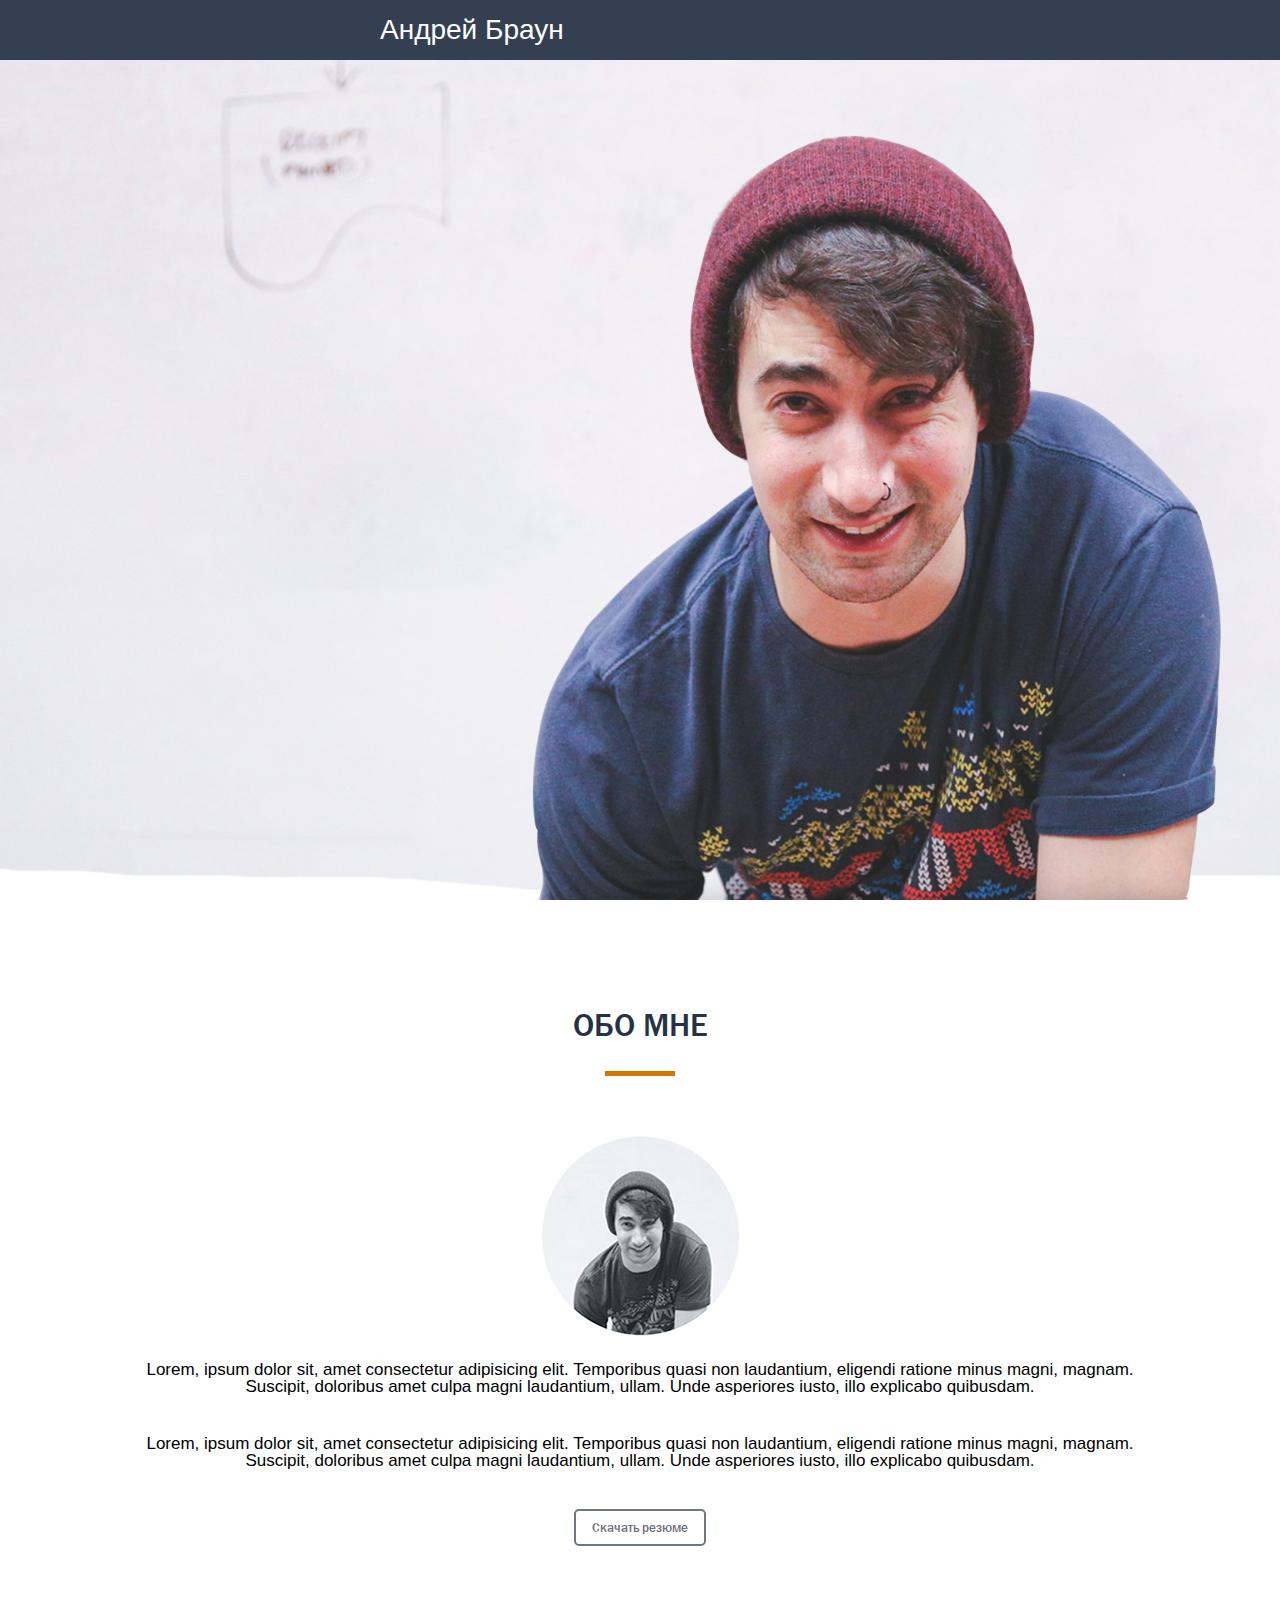
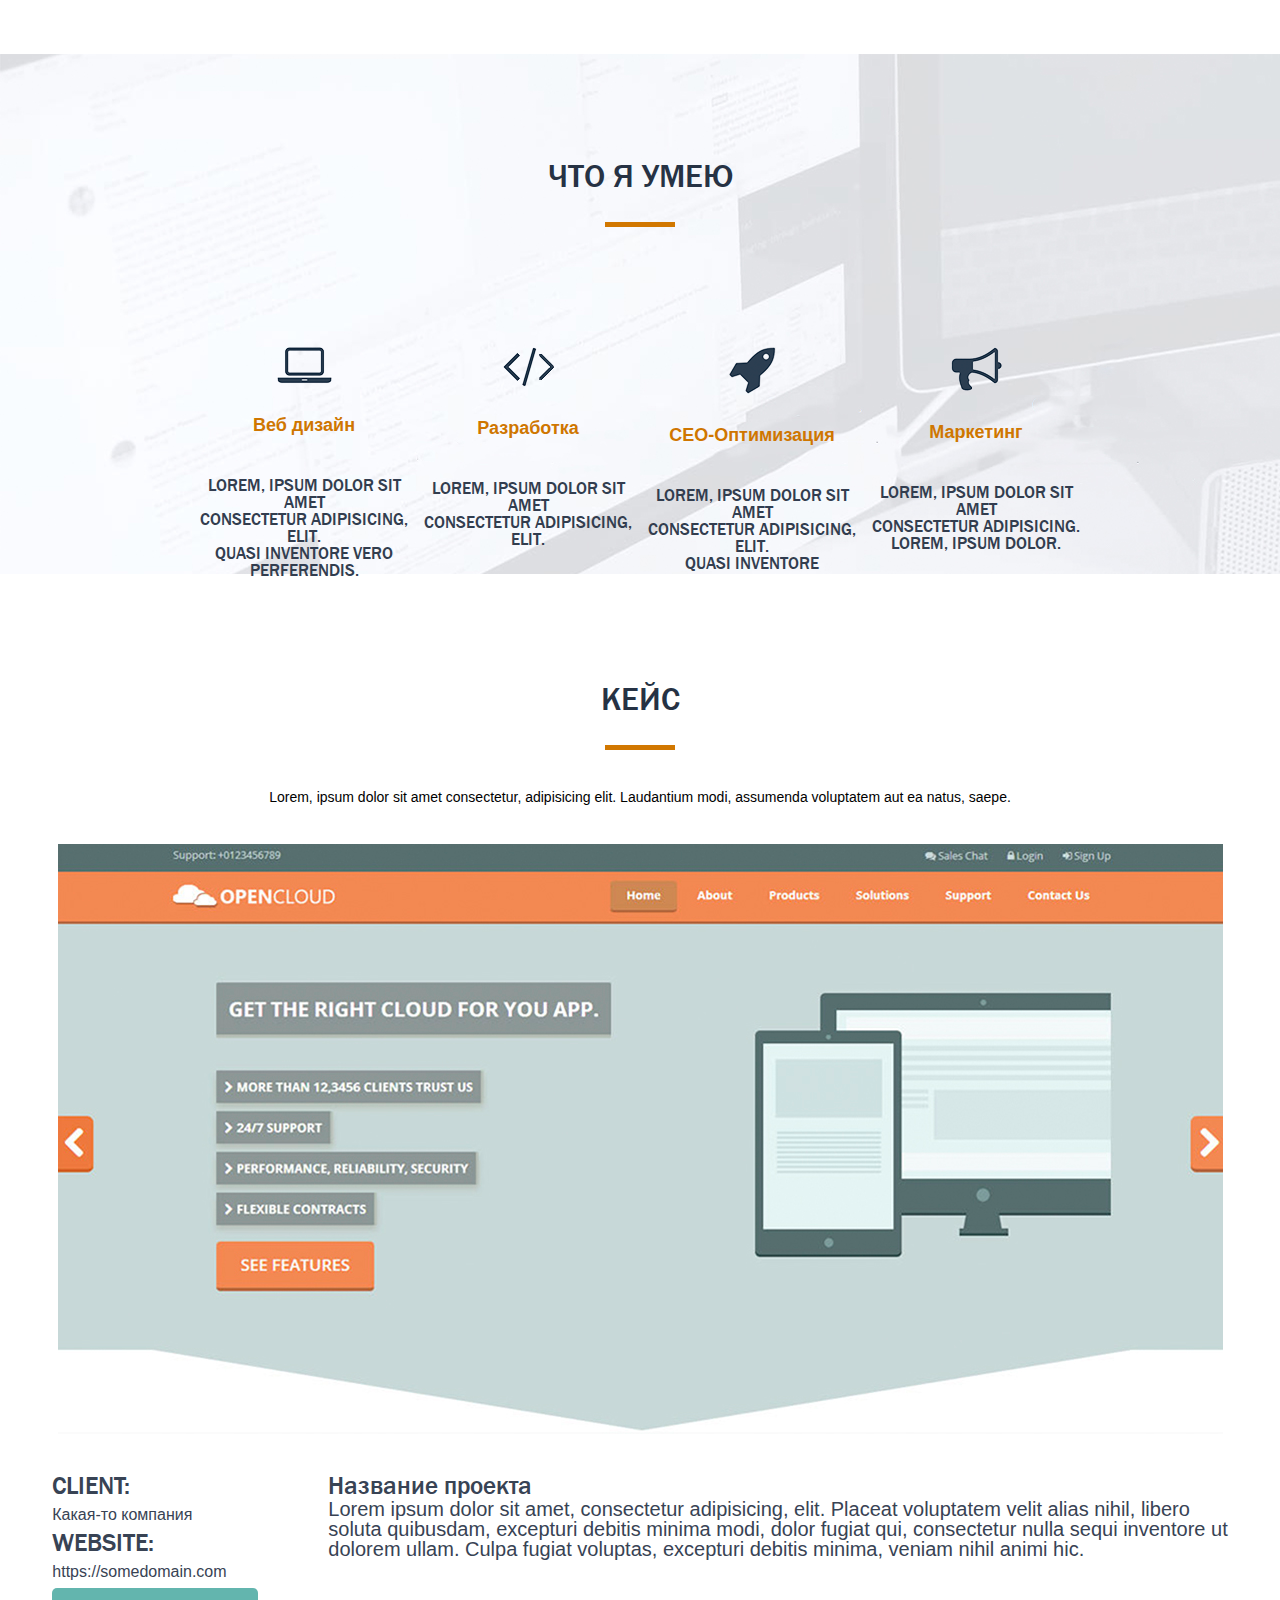
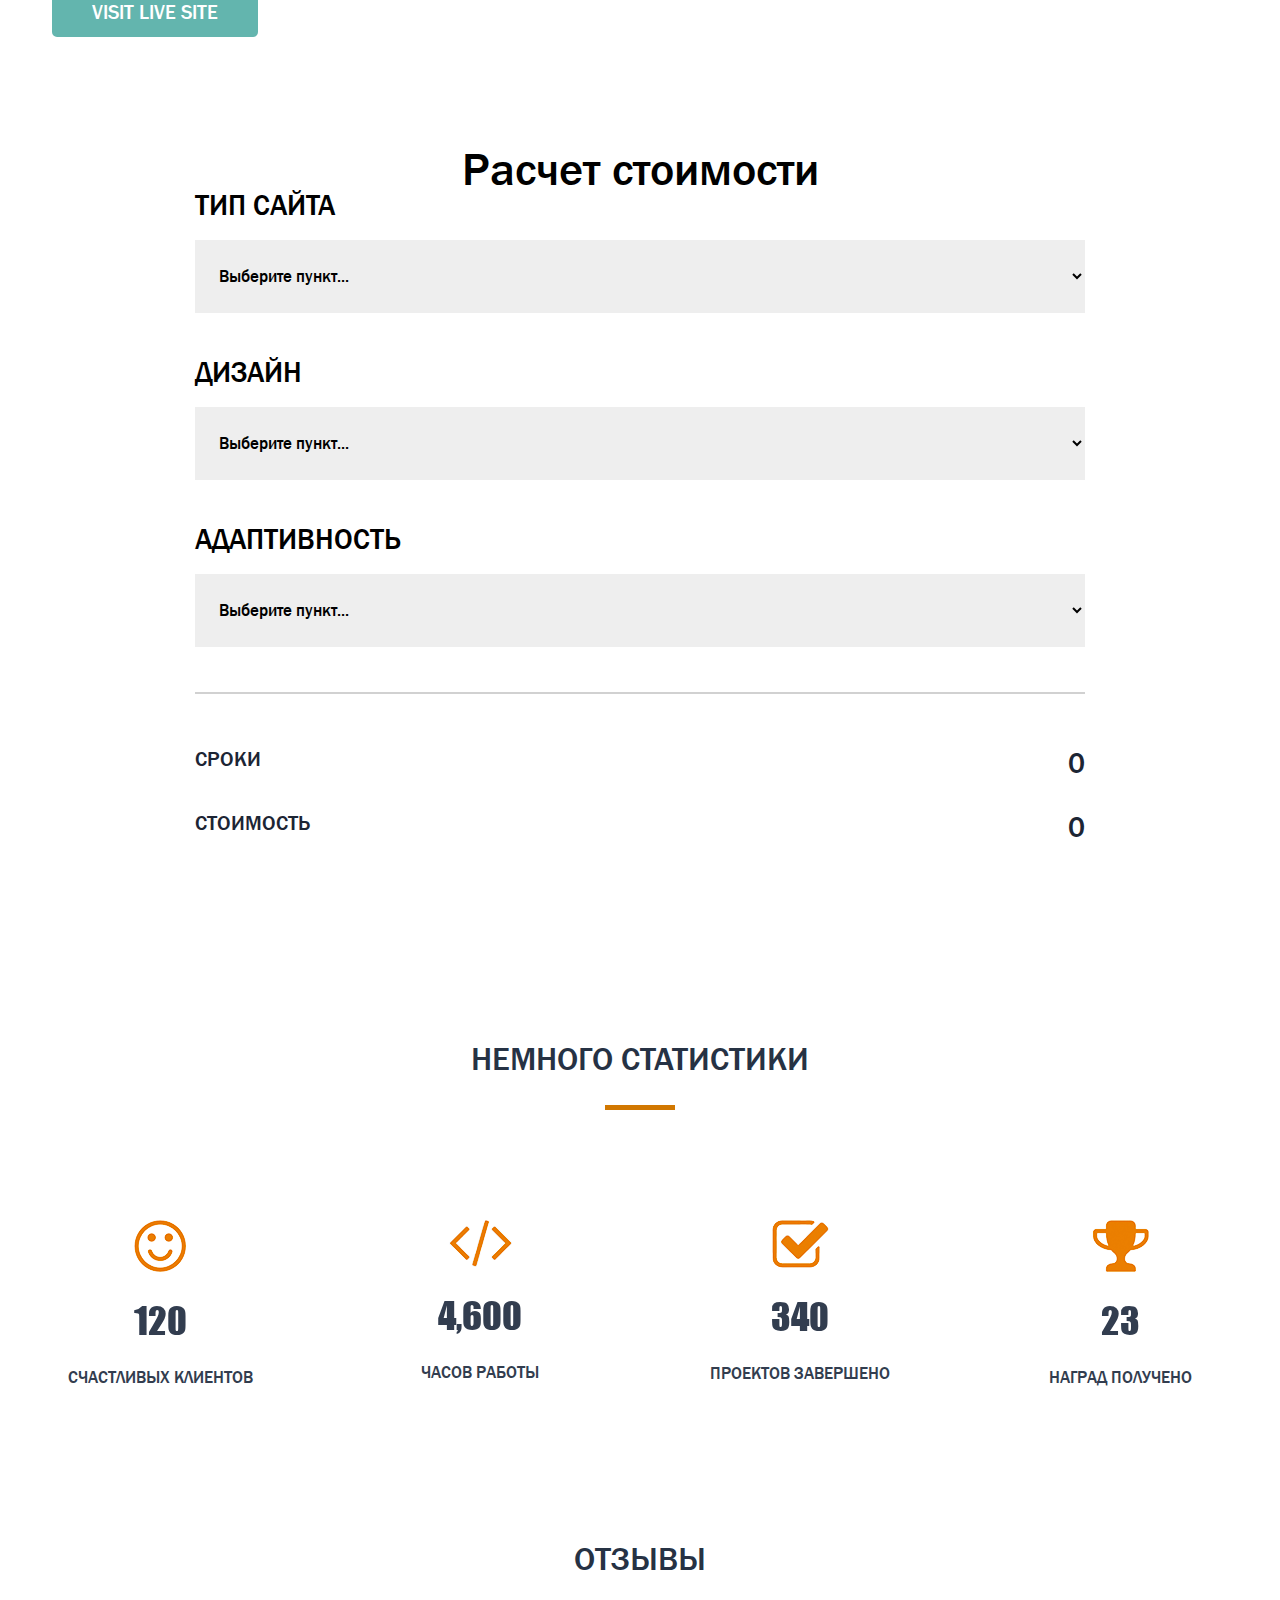
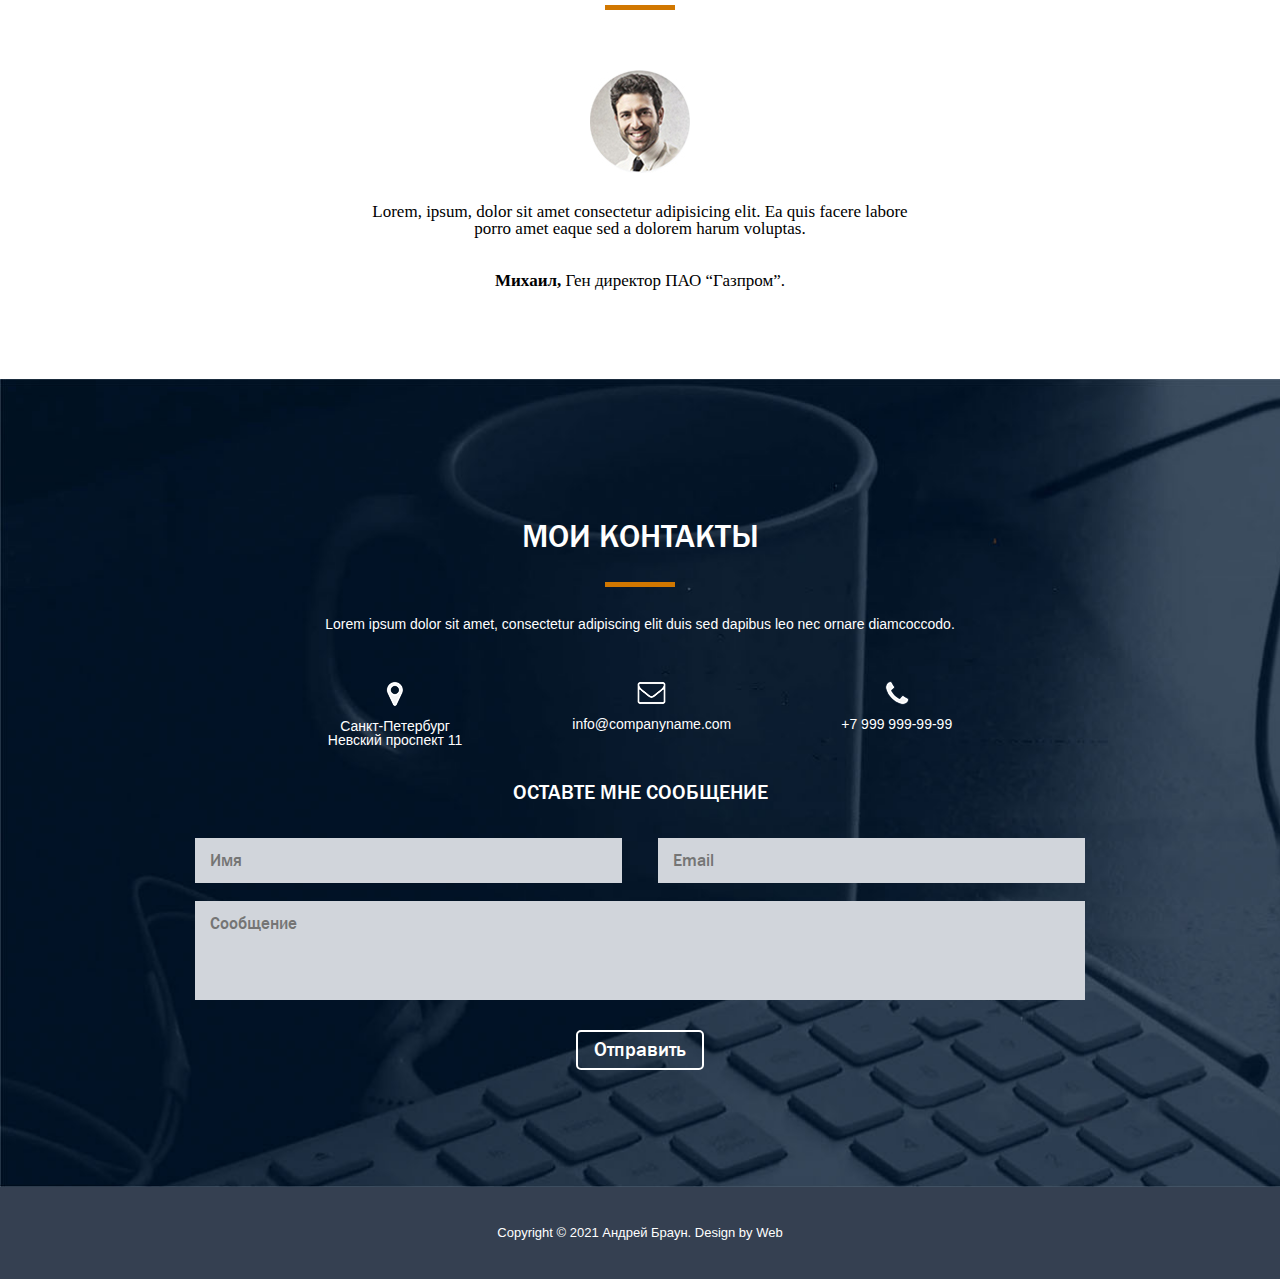
==== commit e17e4fca: "Обновил проект создал папку js" ====
--- a/src/index.html
+++ b/src/index.html
@@ -7,32 +7,42 @@
     <title>Сайт web-разработчик</title>
 </head>
 <body>
+    <div class="preloader">
+        <div class="preloader__row">
+            <div class="preloader__item"></div>
+            <div class="preloader__item"></div>
+        </div>
+    </div>
     
     <header>
     	<nav>
     		<div class="logo">Андрей Браун</div>
-    		<div class="menu"><ul>
-                <li>Обо мне</li>
-                <li>Услуги</li>
-                <li>Кейсы</li>
-                <li>Прайс</li>
-                <li>Отзывы</li>
-                <li>Контакты</li>
-            </ul></div>
+    		<div class="menu">
+                <ul>
+                    <li><a class="nav__link" href="#">Обо мне</a></li>
+                    <li><a class="nav__link" href="#">Услуги</a></li>
+                    <li><a class="nav__link" href="#">Кейсы</a></li>
+                    <li><a class="nav__link" href="#">Прайс</a></li>
+                    <li><a class="nav__link" href="#">Отзывы</a></li>
+                    <li><a class="nav__link" href="#">Контакты</a></li>
+                </ul>
+            </div>
     	</nav>
     </header>
 
-    <div class="main">
-        <div class="title__container">
-            <h1>Привет!<br>Я Андрей Браун</h1>
-            <h4>Фулл стек web разработчик</h4>
-            <input type="submit" value="Обо мне">
-            <input type="submit" value="Мои работы">
-    	</div>
-    </div>
+    <main>
+        <section class="main">
+            <div class="title__container">
+                <h1>Привет!<br>Я Андрей Браун</h1>
+                <h4>Фулл стек web разработчик</h4>
+                <input type="submit" value="Обо мне">
+                <input type="submit" value="Мои работы">
+            </div>
+        </section>
+    </main>
 
     <!-- About -->
-    <div class="about__me">
+    <section class="about__me">
         <div class="container">
             <h2 class="title__h2">Обо мне</h2>
             <div class="about__photo">
@@ -44,10 +54,10 @@
             </div>
     	<input class="about__download" type="submit" value="Скачать резюме">
        </div>
-    </div>
+    </section>
     
     <!-- Knowledge -->
-    <div class="section__knowledge">
+    <section class="section__knowledge">
         <div class="container">
           <h2 class="title__h2">Что я умею</h2>
            <div class="knowledge">                
@@ -73,10 +83,10 @@
                 </div>
             </div>
     	</div>
-    </div>
+    </section>
     
     <!-- Case -->
-    <div class="section__case">
+    <section class="section__case">
         <div class="container">
             <h2 class="title__h2">Кейс</h2>
             <p class="case__paragraph">Lorem, ipsum dolor sit amet consectetur, adipisicing elit. Laudantium modi, assumenda voluptatem aut ea natus, saepe.</p>
@@ -97,10 +107,10 @@
                 </div>
             </div>
     	</div>
-    </div>
+    </section>
 
     <!-- Price -->
-    <div class="section__price">
+    <section class="section__price">
         <div class="container">    
             <h2 class="title__price">Расчет стоимости</h2>
             <form class="form" action="/" method="post">
@@ -133,39 +143,40 @@
             </form>
             
         </div>
-    </div>
+    </section>
 
     <!-- Statistics -->
-    <div class="section__statistics">
+    <div class="parallax"></div>
+    <section class="section__statistics">
         <div class="container">
             <h2 class="title__h2">Немного статистики</h2>
             <div class="statistics">
                 <div class="section__item">
-                    <img src="./img/ico/smile.png" alt="смайл">
+                    <img class="statistics__img" src="./img/ico/smile.png" alt="смайл">
                     <div>120</div>
                     <p>Счастливых клиентов</p>
                 </div>
                 <div class="section__item">
-                    <img src="./img/ico/sign01.png" alt="скобки">
+                    <img class="statistics__img" src="./img/ico/sign01.png" alt="скобки">
                     <div>4,600</div>
                     <p>Часов работы</p>
                 </div>
                 <div class="section__item">
-                    <img src="./img/ico/jackdaw.png" alt="галочка">
+                    <img class="statistics__img" src="./img/ico/jackdaw.png" alt="галочка">
                     <div>340</div>
                     <p>Проектов завершено</p>
                 </div>
                 <div class="section__item">
-                    <img src="./img/ico/cup.png" alt="кубок">
+                    <img class="statistics__img" src="./img/ico/cup.png" alt="кубок">
                     <div>23</div>
                     <p>Наград получено</p>
                 </div>
             </div>
         </div>
-    </div>
+    </section>
 
     <!-- Reviews -->
-    <div class="section__reviews">
+    <section class="section__reviews">
         <div class="container">
             <h2 class="title__h2">Отзывы</h2>
             <img class="reviews__img" src="./img/reviews.jpg" alt="фото">
@@ -174,7 +185,7 @@
                 <p><span>Михаил,</span> Ген директор ПАО “Газпром”.</p>
             </div>
         </div>
-    </div>
+    </section>
 
     <!-- Contacts  -->
     <footer class="section__contacts">
@@ -223,5 +234,9 @@
         </div>
     </footer>
     <div class="copyright">Copyright © 2021 Андрей Браун. Design by Web</div>
+    
+    <!-- JavaScript -->
+    <script src="js/loader.js"></script>
+    
 </body>
 </html>--- a/src/css/style.css
+++ b/src/css/style.css
@@ -23,6 +23,26 @@
     width: 100%;
     height: 60px;
     background: #344051;
+    position: fixed;
+    
+    z-index: 1000;
+}
+
+.nav__link {
+    display: inline-block;
+    color: #fff;
+    transition: all 0.1s;
+    transform: scale(1);
+}
+
+.nav__link:visited {
+    color: #fff;
+}
+
+.nav__link:hover {
+    color: #ef9de9;
+    
+    transform: scale(1.1);
 }
 
 .logo {
@@ -32,9 +52,12 @@
     padding-left: 380px;
     
     float: left;
-}
-
-
+    -webkit-animation: coming 2s;
+    -o-animation: coming 2s;
+    animation: coming 2s;
+    
+    
+}
 
 .menu {
     float: left;
@@ -42,17 +65,28 @@
 }
 
 .menu li {
-    float: right;
+    float: left;
     line-height: 60px;
     color: #fff;    
     margin-right: 40px;
     font-size: 16px;
     text-transform: uppercase;
+    opacity: 0;
+    
+    -webkit-animation: topshift 0.4s forwards;    
+    -o-animation: topshift 0.4s forwards;
+    animation: topshift 0.4s forwards;  
+    
+}
+
+main {
+    width: 100%;
+    height: 100%;
 }
 
 .main {
     width: 100%;
-    height: calc(100% - 60px);
+    height: 100%;
     background: url(../img/boy.png) 90% 100%/auto 85% no-repeat, url("../img/bg.jpg") center/cover no-repeat;
 }
 
@@ -61,6 +95,15 @@
     margin: 432px 0 0 404px;
     color: #2c384a;
     text-align: center;
+    opacity: 0;
+    
+    -webkit-animation: titlemove 0.6s ease forwards;
+    -o-animation: titlemove 0.6s ease forwards;
+    animation: titlemove 0.6s ease forwards;
+    -webkit-animation-delay: 1.2s; 
+    -o-animation-delay: 1.2s;
+    animation-delay: 1.2s;
+    
 }
 
 .title__container h1 {
@@ -84,8 +127,18 @@
     font-size: 13px;
     padding: 0 16px;
     margin: 50px 14px 0 14px;
-}
-
+    transition: all 0.2s;
+    transform: scale(1)
+}
+
+.title__container input:hover {
+    color: #fff;
+    background: #344051;
+}
+
+.title__container input:active {
+    transform: scale(1.1)
+}
 /* About 
 ============*/
 .about__me {
@@ -98,6 +151,15 @@
     font-family: 'Franklin_Medium';
     font-size: 33px;
     text-transform: uppercase;    
+}
+
+.title__h2:after {
+    content: "";
+    display: block;
+    width: 70px;
+    height: 5px;
+    background-color: #d17700;
+    margin: 30px auto 0;
 }
 
 .about__photo {
@@ -122,6 +184,16 @@
     border-radius: 5px;
     
     padding: 8px 16px;
+    transition: all 0.2s;
+}
+
+.about__download:hover {
+    color: #fff;
+    background: #344051;
+}
+
+.about__download:active {
+    transform: scale(1.1)
 }
 
 /* Knowledge
@@ -146,6 +218,20 @@
 .section__item {
     width: 25%;
     margin: 25px 0;
+    
+    -webkit-animation: skills 2s ease forwards;
+    -o-animation: skills 2s ease forwards;
+    animation: skills 2s ease forwards;
+}
+
+.knowledge__img {
+    transform: rotateY(0deg);
+    transition: transform .5s;
+}
+
+.knowledge__img:hover {
+    z-index: 5;
+    transform: rotateY(45deg);
 }
 
 .section__item h5 {
@@ -162,6 +248,7 @@
     color: #3f495a;
     font-size: 16px;
     font-weight: 400;
+    
 }
 
 /* Case 
@@ -172,7 +259,7 @@
 }
 
 .case__paragraph {
-    margin: 20px 0 40px;
+    margin: 40px 0;
 }
 
 .case__description {
@@ -211,6 +298,12 @@
     border-radius: 5px;
     padding: 12px 40px;
     border: 0;
+    transition: all 0.1s;
+    
+}
+
+.case__title input:hover {
+    background: #3e918a;
 }
 
 .case__article {
@@ -231,7 +324,7 @@
 ==========*/
 .section__price {
     text-align: center;
-    margin: 108px 0 98px;
+    margin-top: 108px;
 }
 
 .title__price {
@@ -292,10 +385,14 @@
     text-align: center;
     background: url(../img/statistics.jpg) no-repeat;
     background-size: cover;
+    height: 500px;
+    background-attachment: fixed;
     padding-top: 100px;
 }
 
-
+.parallax {
+    height: 100px;
+}
 
 .statistics {
     height: 420px;
@@ -312,6 +409,17 @@
     padding-top: 30px;
 }
 
+.section__item div {
+    transform: rotateY(0deg);
+    transition: transform .5s;
+}
+
+.section__item div:hover {
+    
+    transform: rotateY(-35deg);
+    
+}
+
 .section__item p {
     font-family: 'Franklin_Medium';
     font-size: 17px;
@@ -375,10 +483,18 @@
     justify-content: center;
     
     padding-top: 50px;
+    
+    z-index: 500;
 }
 
 .contacts__item {
     margin: 0 55px;
+    transition: all .2s;
+}
+
+.contacts__item:hover {
+    transform: scale(1.1);
+    
 }
 
 .contacts__item img {
@@ -387,6 +503,12 @@
 
 .contacts-link {
     color: #fff;
+    
+}
+
+.contacts-link:hover {
+    text-decoration: underline;
+    
 }
 
 form div {
@@ -434,6 +556,12 @@
     border-radius: 5px;
     padding: 0 16px;
     margin-top: 30px;
+    transition: all .3s;
+}
+
+.input__contacts:hover {
+    background: #fff;
+    color: #000;
 }
 
 .copyright {
@@ -447,17 +575,137 @@
 }
 
 
-
-
-
-
-
-
-
-
-
-
-
-
-
-
+@keyframes coming {
+    from {
+        opacity: 0;
+    }
+    to {
+        opacity: 1;
+    }
+}
+
+@keyframes topshift {
+    from {
+        opacity: 0;
+        margin-top: -60px;
+    }
+    to {
+        opacity: 1;
+        margin-top: 0;
+    }
+}
+
+.menu li:nth-child(2) {
+    animation-delay: 0.2s;
+}
+
+.menu li:nth-child(3) {
+    animation-delay: 0.4s;
+}
+
+.menu li:nth-child(4) {
+    animation-delay: 0.6s;
+}
+
+.menu li:nth-child(5) {
+    animation-delay: 0.8s;
+}
+
+.menu li:nth-child(6) {
+    animation-delay: 1s;
+}
+
+@keyframes titlemove {
+    from {
+        opacity: 0;
+        margin-left: -500px;
+    }
+    to {
+        opacity: 1;
+        margin-left: 404px;
+    }
+}
+
+@keyframes skills {
+    from {
+        opacity: 0;
+        margin-top: 200px;
+    }
+    to {
+        opacity: 1;
+        margin-top: 0px;
+    }
+}
+
+/* Preloader
+=============*/
+.preloader {
+  /*фиксированное позиционирование*/
+  position: fixed;
+  /* координаты положения */
+  left: 0;
+  top: 0;
+  right: 0;
+  bottom: 0;
+  /* фоновый цвет элемента */
+  background: #e0e0e0;
+  /* размещаем блок над всеми элементами на странице (это значение должно быть больше, чем у любого другого позиционированного элемента на странице) */
+  z-index: 1001;
+}
+
+.preloader__row {
+  position: relative;
+  top: 50%;
+  left: 50%;
+  width: 70px;
+  height: 70px;
+  margin-top: -35px;
+  margin-left: -35px;
+  text-align: center;
+  animation: preloader-rotate 2s infinite linear;
+}
+
+.preloader__item {
+  position: absolute;
+  display: inline-block;
+  top: 0;
+  background-color: #337ab7;
+  border-radius: 100%;
+  width: 35px;
+  height: 35px;
+  animation: preloader-bounce 2s infinite ease-in-out;
+}
+
+.preloader__item:last-child {
+  top: auto;
+  bottom: 0;
+  animation-delay: -1s;
+}
+
+@keyframes preloader-rotate {
+  100% {
+    transform: rotate(360deg);
+  }
+}
+
+@keyframes preloader-bounce {
+
+  0%,
+  100% {
+    transform: scale(0);
+  }
+
+  50% {
+    transform: scale(1);
+  }
+}
+
+.loaded_hiding .preloader {
+  transition: 0.3s opacity;
+  opacity: 0;
+}
+
+.loaded .preloader {
+  display: none;
+}
+
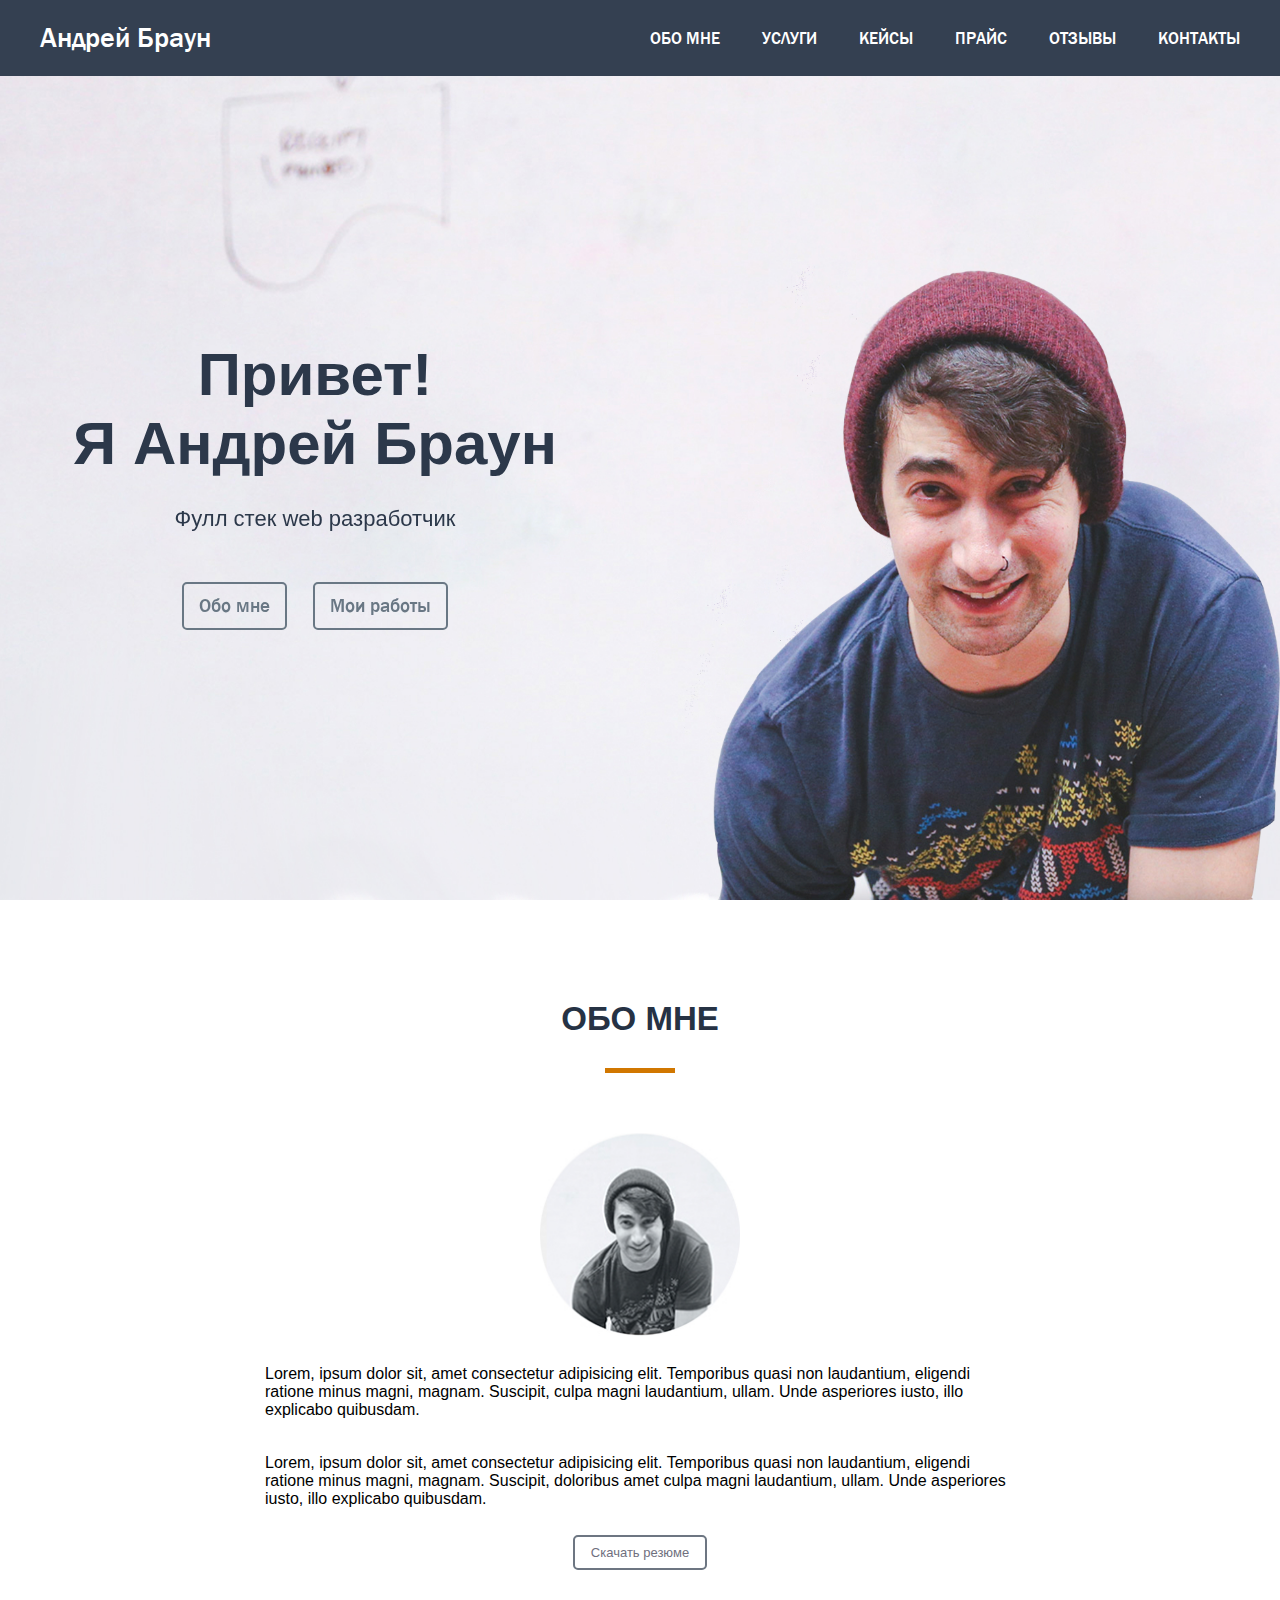
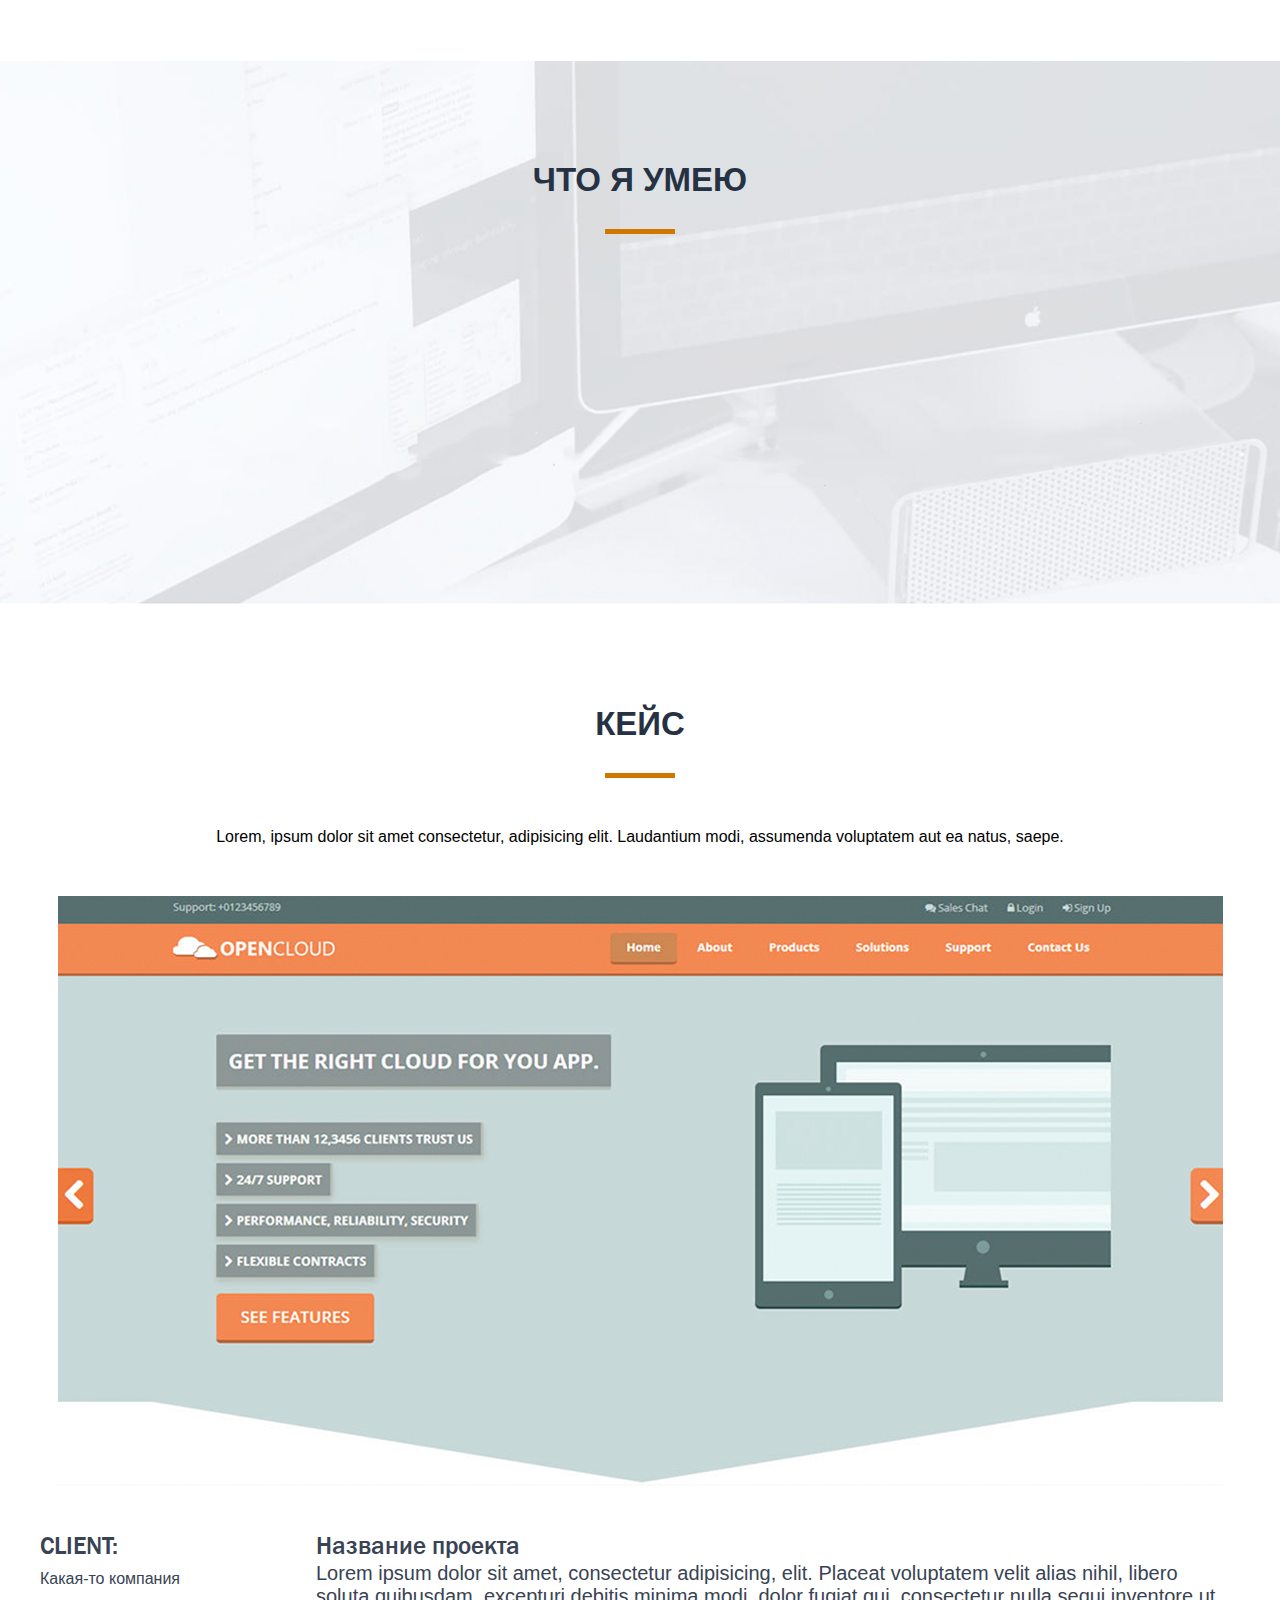
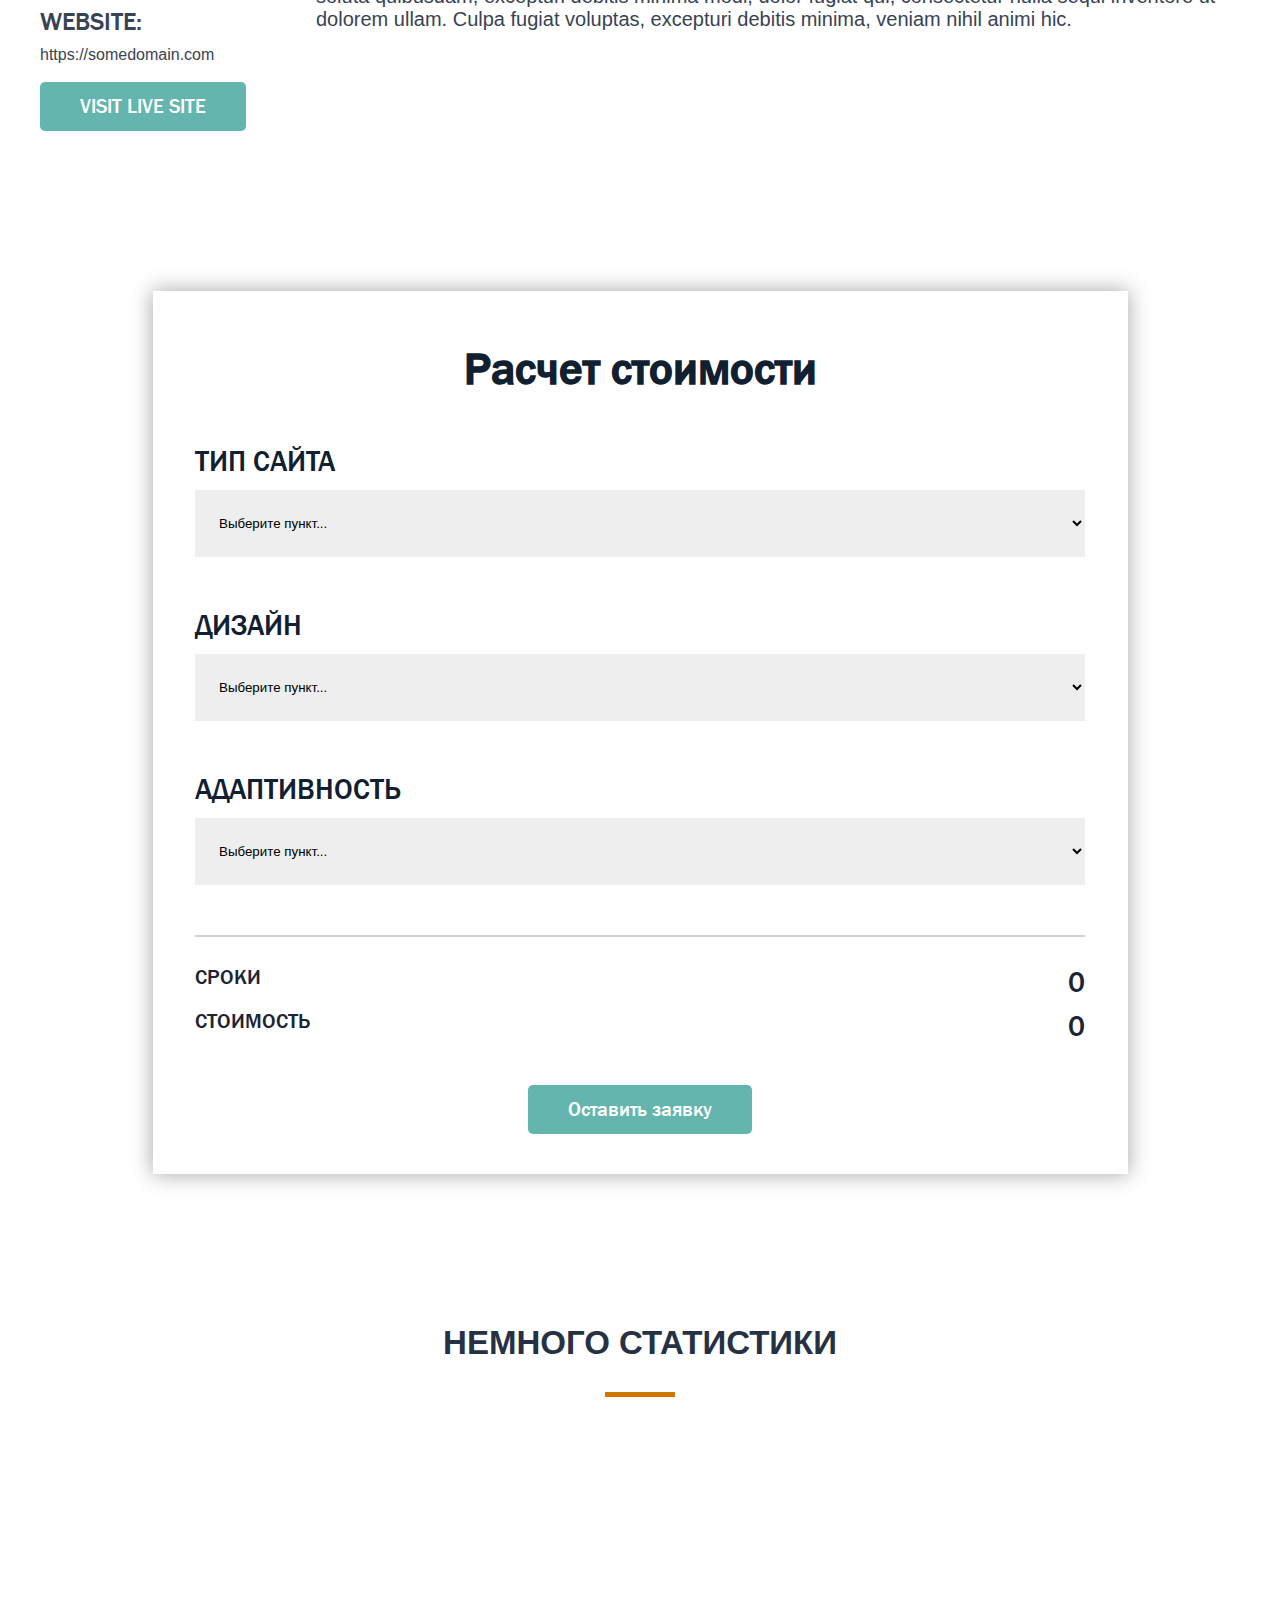
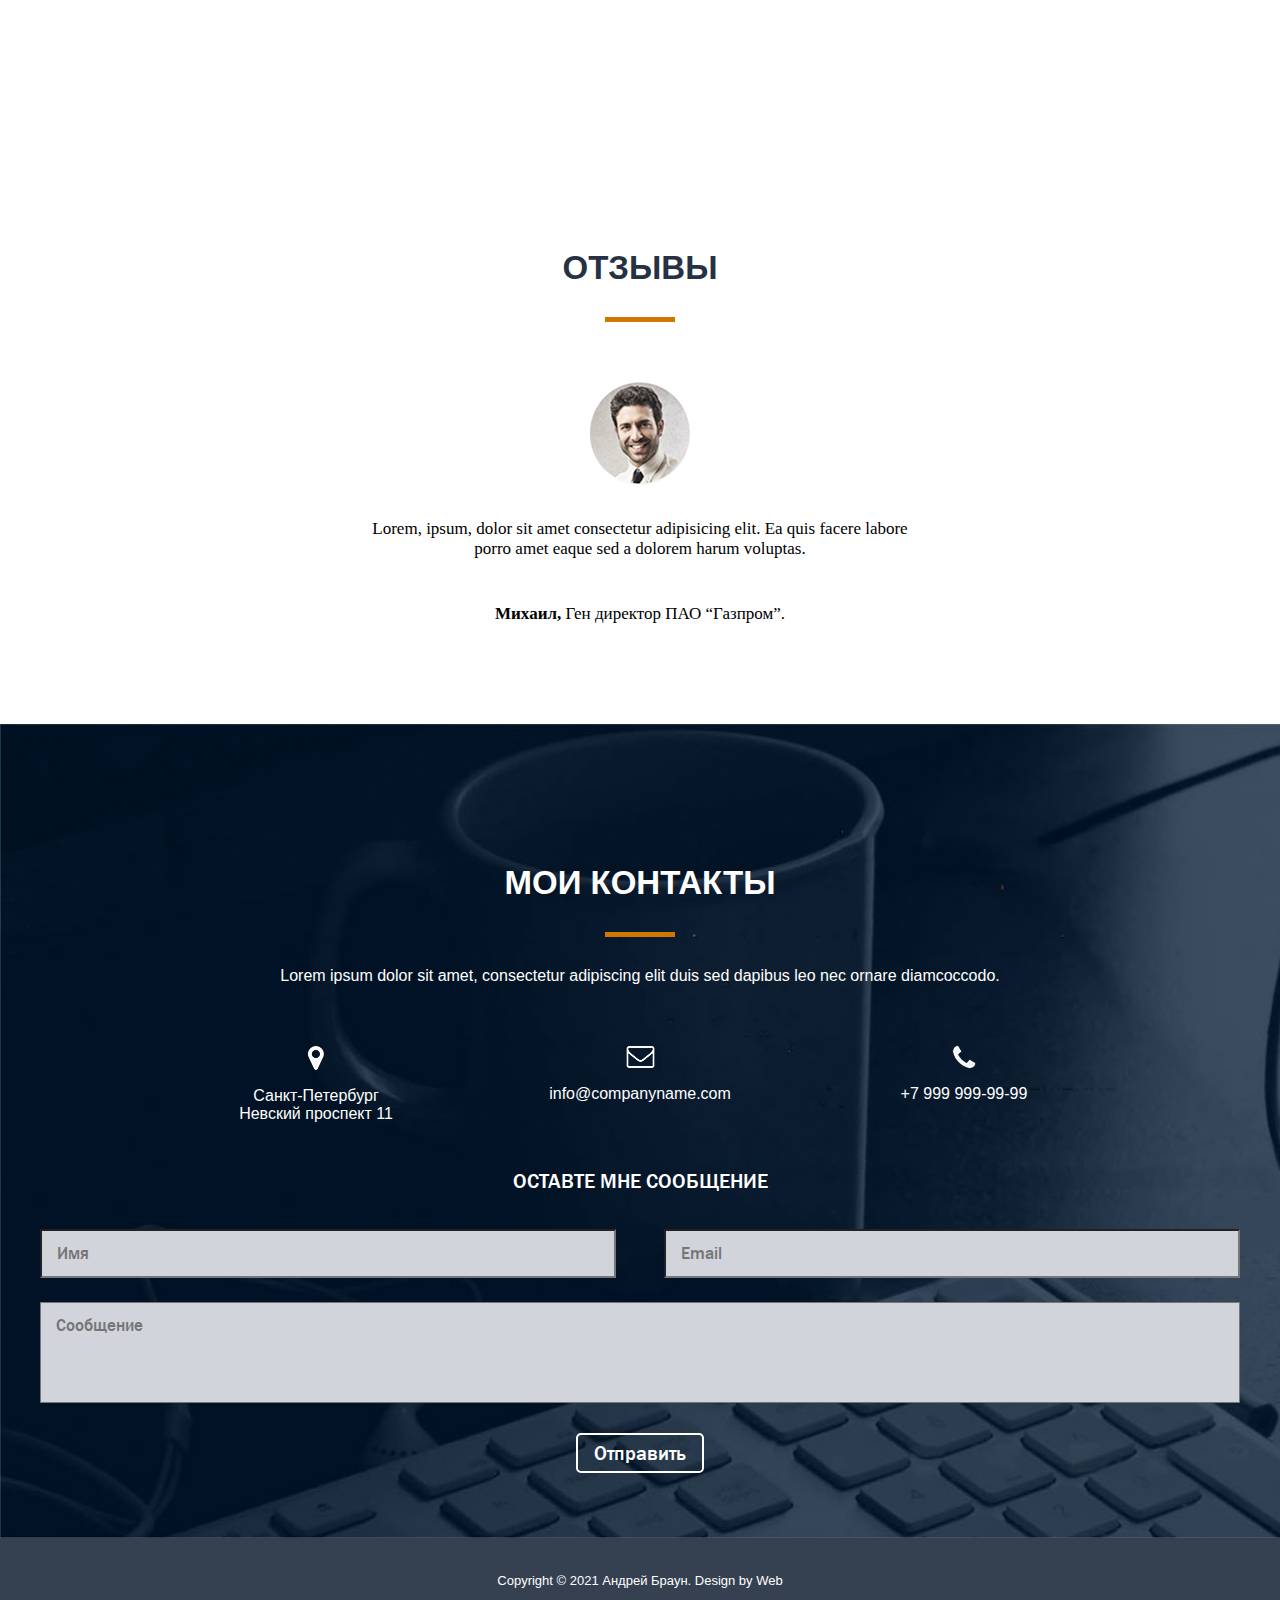
==== commit 13d42df5: "Обновил проект добавил в файл css медиа запросы" ====
--- a/src/index.html
+++ b/src/index.html
@@ -1,120 +1,146 @@
 <!DOCTYPE html>
 <html lang="en">
-<head>
-    <meta charset="UTF-8">
-    <link rel="stylesheet" href="css/reset.css">
-    <link rel="stylesheet" href="css/style.css">
-    <title>Сайт web-разработчик</title>
-</head>
-<body>
-    <div class="preloader">
-        <div class="preloader__row">
-            <div class="preloader__item"></div>
-            <div class="preloader__item"></div>
+  <head>
+    <meta charset="UTF-8" />
+    <meta http-equiv="X-UA-Compatible" content="IE=edge" />
+    <meta name="viewport" content="width=device-width, initial-scale=1">
+    <link rel="stylesheet" href="css/style.css"/>
+    <link rel="stylesheet" href="css/aos.css">
+    <title>Web development site</title>
+  </head>
+  <body>
+
+    <!-- Header -->
+    <header class="header">      
+        <div class="container">
+          <div class="header__inner">
+            <div class="header__logo">Андрей Браун</div>
+              <nav class="nav" id="nav">
+              <a class="nav__link as" href="#">Обо мне</a>
+              <a class="nav__link" href="#">Услуги</a>
+              <a class="nav__link" href="#">Кейсы</a>
+              <a class="nav__link" href="#">Прайс</a>
+              <a class="nav__link" href="#">Отзывы</a>
+              <a class="nav__link" href="#">Контакты</a>
+            </nav>
+            <button class="burger" type="button" id="navToggle">
+              <span class="burger__line">1</span>
+              <span class="burger__line">2</span>
+              <span class="burger__line">3</span>
+              <span class="burger__line">4</span>
+            </button>
+          </div>
+        </div>      
+    </header>
+
+    <!-- Intro -->
+    <main class="intro">
+      <div class="container">
+        <div class="intro__title"  data-aos="fade-right">
+          <h1>Привет!<br>Я Андрей Браун</h1>
+          <h4>Фулл стек web разработчик</h4>
+          <a class="btn__transparent" href="#">Обо мне</a>
+          <a class="btn__transparent" href="#">Мои работы</a>
         </div>
-    </div>
-    
-    <header>
-    	<nav>
-    		<div class="logo">Андрей Браун</div>
-    		<div class="menu">
-                <ul>
-                    <li><a class="nav__link" href="#">Обо мне</a></li>
-                    <li><a class="nav__link" href="#">Услуги</a></li>
-                    <li><a class="nav__link" href="#">Кейсы</a></li>
-                    <li><a class="nav__link" href="#">Прайс</a></li>
-                    <li><a class="nav__link" href="#">Отзывы</a></li>
-                    <li><a class="nav__link" href="#">Контакты</a></li>
-                </ul>
-            </div>
-    	</nav>
-    </header>
-
-    <main>
-        <section class="main">
-            <div class="title__container">
-                <h1>Привет!<br>Я Андрей Браун</h1>
-                <h4>Фулл стек web разработчик</h4>
-                <input type="submit" value="Обо мне">
-                <input type="submit" value="Мои работы">
-            </div>
-        </section>
+      </div>
     </main>
 
     <!-- About -->
-    <section class="about__me">
-        <div class="container">
-            <h2 class="title__h2">Обо мне</h2>
-            <div class="about__photo">
-                <img src="./img/auther.jpg" alt="photo">
-            </div>
-            <div class="about__text">
-                <p>Lorem, ipsum dolor sit, amet consectetur adipisicing elit. Temporibus quasi non laudantium, eligendi ratione minus magni, magnam.<br> Suscipit, doloribus amet culpa magni laudantium, ullam. Unde asperiores iusto, illo explicabo quibusdam.</p>
-                <p>Lorem, ipsum dolor sit, amet consectetur adipisicing elit. Temporibus quasi non laudantium, eligendi ratione minus magni, magnam.<br> Suscipit, doloribus amet culpa magni laudantium, ullam. Unde asperiores iusto, illo explicabo quibusdam.</p>
-            </div>
-    	<input class="about__download" type="submit" value="Скачать резюме">
-       </div>
-    </section>
-    
-    <!-- Knowledge -->
-    <section class="section__knowledge">
-        <div class="container">
-          <h2 class="title__h2">Что я умею</h2>
-           <div class="knowledge">                
-                <div class="section__item">
-                    <img class="knowledge__img" src="./img/ico/notebook.png" alt="ноут">
-                    <h5>Веб дизайн</h5>
-                    <p>Lorem, ipsum dolor sit amet<br> consectetur adipisicing, elit.<br> Quasi inventore vero perferendis.</p>
-                </div>
-                <div class="section__item">
-                    <img class="knowledge__img" src="./img/ico/sign.png" alt="знак">
-                    <h5>Разработка</h5>
-                    <p>Lorem, ipsum dolor sit amet<br> consectetur adipisicing, elit.</p>
-                </div>
-                <div class="section__item">
-                    <img class="knowledge__img" src="./img/ico/space-x.png" alt="Ракета">
-                    <h5>СЕО-Оптимизация</h5>
-                    <p>Lorem, ipsum dolor sit amet<br> consectetur adipisicing, elit.<br> Quasi inventore</p>
-                </div>
-                <div class="section__item">
-                    <img class="knowledge__img" src="./img/ico/gramophone.png" alt="Граммофон">
-                    <h5>Маркетинг</h5>
-                    <p>Lorem, ipsum dolor sit amet<br> consectetur adipisicing.<br> Lorem, ipsum dolor.</p>
-                </div>
-            </div>
-    	</div>
-    </section>
-    
+    <section class="about">
+      <div class="container">
+        <div class="about__content">
+          <h2 class="title__h2">Обо мне</h2>
+          <img class="about__img" src="img/auther.jpg" alt="auther">
+          <div class="about__text">
+            <p>
+              Lorem, ipsum dolor sit, amet consectetur adipisicing elit. 
+              Temporibus quasi non laudantium, eligendi ratione minus magni, 
+              magnam. Suscipit, culpa magni laudantium, 
+              ullam. Unde asperiores iusto, illo explicabo quibusdam.
+            </p>
+            <p>
+              Lorem, ipsum dolor sit, amet consectetur adipisicing elit. 
+              Temporibus quasi non laudantium, eligendi ratione minus 
+              magni, magnam. Suscipit, doloribus amet culpa magni laudantium, 
+              ullam. Unde asperiores iusto, illo explicabo quibusdam.
+            </p>
+          </div>
+          <a class="about__btn" href="#">Скачать резюме</a>
+        </div>
+      </div>
+    </section>
+
+    <!-- Skills -->
+    <section class="section__skills">
+      <div class="container">
+        <h2 class="title__h2">Что я умею</h2>
+        <div class="skills__inner" data-aos="fade-up">
+          <div class="skills__item">
+            <img src="img/ico/notebook.png" alt="">
+            <h5>Веб дизайн</h5>
+            <div class="text">
+              <p>Lorem, ipsum dolor sit amet consectetur adipisicing, elit. Quasi inventore vero perferendis.</p>
+            </div>
+          </div>
+          <div class="skills__item">
+            <img src="img/ico/notebook.png" alt="">
+            <h5>Разработка</h5>
+            <div class="text">
+              <p>Lorem, ipsum dolor sit amet consectetur adipisicing, elit. Quasi inventore vero perferendis.</p>
+            </div>
+          </div>
+          <div class="skills__item">
+            <img src="img/ico/notebook.png" alt="">
+            <h5>СЕО-Оптимизация</h5>
+            <div class="text">
+              <p>Lorem, ipsum dolor sit amet consectetur adipisicing, elit. Quasi inventore vero perferendis.</p>
+            </div>
+          </div>
+          <div class="skills__item">
+            <img src="img/ico/notebook.png" alt="">
+            <h5>Маркетинг</h5>
+            <div class="text">
+              <p>Lorem, ipsum dolor sit amet consectetur adipisicing, elit. Quasi inventore vero perferendis.</p>
+            </div>
+          </div>
+        </div> <!-- /Skills__inner -->       
+      </div> <!-- /Container -->
+    </section>
+
     <!-- Case -->
-    <section class="section__case">
-        <div class="container">
-            <h2 class="title__h2">Кейс</h2>
-            <p class="case__paragraph">Lorem, ipsum dolor sit amet consectetur, adipisicing elit. Laudantium modi, assumenda voluptatem aut ea natus, saepe.</p>
-            <img src="./img/application.jpg" alt="Изображение" width="1165" height="590" >
-            
-            <div class="case__description">
-                <div class="case__title">
-                        Client:
-                        <p>Какая-то компания</p>
-                        Website:
-                        <p>https://somedomain.com</p>
-                        <input type="submit" value="VISIT LIVE SITE">
-                    </div>
-                <div class="case__article">    		
-                    Название проекта
-                    <p>
-                        Lorem ipsum dolor sit amet, consectetur adipisicing, elit. Placeat voluptatem velit alias nihil, libero<br> soluta quibusdam, excepturi debitis minima modi, dolor fugiat qui, consectetur nulla sequi inventore ut<br> dolorem ullam. Culpa fugiat voluptas, excepturi debitis minima, veniam nihil animi hic.</p>
-                </div>
-            </div>
-    	</div>
+    <section class="case">
+      <div class="container">
+        <div class="case__inner">
+          <h2 class="title__h2">Кейс</h2>
+          <p class="case__paragraph">Lorem, ipsum dolor sit amet consectetur, adipisicing elit. Laudantium modi, assumenda voluptatem aut ea natus, saepe.</p>
+          <img class="case__img" src="img/application.jpg" alt="Изображение">
+        </div> <!-- /Case__inner -->
+
+        <div class="case__description">
+          <div class="case__title">
+                  Client:
+                  <p>Какая-то компания</p>
+                  Website:
+                  <p>https://somedomain.com</p>
+                  <input type="submit" value="VISIT LIVE SITE">
+              </div>
+          <div class="case__article">    		
+              Название проекта
+              <p>
+                  Lorem ipsum dolor sit amet, consectetur adipisicing, elit. Placeat voluptatem velit alias nihil, libero<br> soluta quibusdam, excepturi debitis minima modi, dolor fugiat qui, consectetur nulla sequi inventore ut<br> dolorem ullam. Culpa fugiat voluptas, excepturi debitis minima, veniam nihil animi hic.</p>
+          </div>
+      </div> <!-- /Case__description -->
+      </div> <!-- /Container -->
     </section>
 
     <!-- Price -->
-    <section class="section__price">
-        <div class="container">    
-            <h2 class="title__price">Расчет стоимости</h2>
-            <form class="form" action="/" method="post">
-                <p class="form__paragraph">Тип сайта</p>
+    <section class="price">
+      <div class="container">
+        <div class="price__inner">
+          <h2 class="title__price">Расчет стоимости</h2>
+          <form class="form" action="/" method="post">
+            <div class="form__group">
+              <p class="form__paragraph">Тип сайта</p>
                 <select class="select__form" name="type" id="form__type">
                     <option value selected disabled>Выберите пункт...</option>
                     <option value="10">Сайт визитка</option>
@@ -122,121 +148,126 @@
                     <option value="30">Интернет магазин</option>
                     <option value="40">Корпоративный</option>
                 </select>
-                <p class="form__paragraph">Дизайн</p>
+            </div><!-- /form__group-->
+            <div class="form__group">
+              <p class="form__paragraph">Дизайн</p>
                 <select class="select__form" name="design" id="form__design">
                     <option value selected disabled>Выберите пункт...</option>
                     <option value="10">Светлый</option>
                     <option value="20">Темный</option>
                     <option value="30">Светло-темный</option>
                 </select>
-                <p class="form__paragraph">Адаптивность</p>
+            </div><!-- /form__group-->
+            <div class="form__group">
+              <p class="form__paragraph">Адаптивность</p>
                 <select class="select__form" name="adaptation" id="form__adaptation">
                     <option value selected disabled>Выберите пункт...</option>
                     <option value="10">Да</option>
                     <option value="20">Нет</option>   			
                 </select>
-                
-                <div class="cost">
-                    <div class="timeing__site">Сроки <span>0</span></div>
-                    <div class="price__site">Стоимость <span>0</span></div>
-                </div>
-            </form>
-            
-        </div>
+            </div><!-- /form__group-->
+            <div class="cost">
+              <div class="timeing__site">Сроки <span>0</span></div>
+              <div class="price__site">Стоимость <span>0</span></div>
+            </div>
+            <a class="btn__green" href="#">Оставить заявку</a>
+          </form>
+        </div><!-- /Price__inner -->        
+      </div><!-- /Container -->
     </section>
 
     <!-- Statistics -->
-    <div class="parallax"></div>
-    <section class="section__statistics">
-        <div class="container">
-            <h2 class="title__h2">Немного статистики</h2>
-            <div class="statistics">
-                <div class="section__item">
-                    <img class="statistics__img" src="./img/ico/smile.png" alt="смайл">
-                    <div>120</div>
-                    <p>Счастливых клиентов</p>
-                </div>
-                <div class="section__item">
-                    <img class="statistics__img" src="./img/ico/sign01.png" alt="скобки">
-                    <div>4,600</div>
-                    <p>Часов работы</p>
-                </div>
-                <div class="section__item">
-                    <img class="statistics__img" src="./img/ico/jackdaw.png" alt="галочка">
-                    <div>340</div>
-                    <p>Проектов завершено</p>
-                </div>
-                <div class="section__item">
-                    <img class="statistics__img" src="./img/ico/cup.png" alt="кубок">
-                    <div>23</div>
-                    <p>Наград получено</p>
-                </div>
-            </div>
-        </div>
+    <section class="statistics">
+      <div class="container">
+        <h2 class="title__h2">Немного статистики</h2>
+        <div class="statistics__inner" data-aos="fade-up">
+
+          <div class="statistics__item">
+            <img class="statistics__img" src="./img/ico/smile.png" alt="смайл">
+            <div>120</div>
+            <p>Счастливых клиентов</p>
+          </div>
+          <div class="statistics__item">
+            <img class="statistics__img" src="./img/ico/sign01.png" alt="скобки">
+            <div>4,600</div>
+            <p>Часов работы</p>
+          </div>
+          <div class="statistics__item">
+            <img class="statistics__img" src="./img/ico/jackdaw.png" alt="галочка">
+            <div>340</div>
+            <p>Проектов завершено</p>
+          </div>
+          <div class="statistics__item">
+            <img class="statistics__img" src="./img/ico/cup.png" alt="кубок">
+            <div>23</div>
+            <p>Наград получено</p>
+          </div>
+
+        </div><!-- /statistics__inner -->
+      </div>
     </section>
 
     <!-- Reviews -->
-    <section class="section__reviews">
-        <div class="container">
-            <h2 class="title__h2">Отзывы</h2>
-            <img class="reviews__img" src="./img/reviews.jpg" alt="фото">
-            <div class="reviews__text">
-                <p>Lorem, ipsum, dolor sit amet consectetur adipisicing elit. Ea quis facere labore<br> porro amet eaque sed a dolorem harum voluptas.</p>
-                <p><span>Михаил,</span> Ген директор ПАО “Газпром”.</p>
-            </div>
-        </div>
-    </section>
-
-    <!-- Contacts  -->
-    <footer class="section__contacts">
-        <div class="container">
-            <h2 class="title__h2 title__white">Мои контакты</h2>
-            <p class="subtitle__contacts">Lorem ipsum dolor sit amet, consectetur adipiscing elit duis sed dapibus leo nec ornare diamcoccodo.</p>
-            <div class="contacts__inner">
-                <div class="contacts__item">
-                    <img src="./img/ico/gps.png" alt="GEO">
-                    <p>Санкт-Петербург<br> Невский проспект 11</p>
-                </div>
-                <div class="contacts__item">
-                    <img src="./img/ico/mail.png" alt="email">
-                    <a class="contacts-link" href="mailto:info@companyname.com"><p>info@companyname.com</p></a>
-                </div>
-                <div class="contacts__item">
-                    <img src="./img/ico/phone.png" alt="phone">
-                    <a class="contacts-link" href="tel:+79999999999"><p>+7 999 999-99-99</p></a>
-                </div>
-            </div>
-            <form class="contacts__message" action="/">
-                <div>Оставте мне сообщение</div>
-                <div class="input__text">
-                    <input class="input__form" type="text" placeholder="Имя">
-                    <input class="input__form" type="email" placeholder="Email">
-                </div>
-                <textarea class="textarea__text" name="text" placeholder="Сообщение"></textarea>
-                <input class="input__contacts" type="submit" value="Отправить">
-            </form>
-<!--
-            <div class="contacts__social">
-                <a href="#" target="_blank"><img src="https://via.placeholder.com/30" alt="facebook"></a>
-                <a href="#" target="_blank"><img src="https://via.placeholder.com/30" alt="twitter"></a>
-                <a href="#" target="_blank"><img src="https://via.placeholder.com/30" alt="мяч"></a>
-                <a href="#" target="_blank"><img src="https://via.placeholder.com/30" alt="github"></a>
-                <a href="#" target="_blank"><img src="https://via.placeholder.com/30" alt="instagram"></a>
-                <a href="#" target="_blank"><img src="https://via.placeholder.com/30" alt="in"></a>
-            </div>
--->
-<!--
-            <div class="contacts__map">
-                <img src="https://via.placeholder.com/1920x356" alt="phone">
-            </div>
--->
-            
-        </div>
-    </footer>
+    <section class="reviews">
+      <div class="container">
+        <h2 class="title__h2">Отзывы</h2>
+         <img class="reviews__img" src="img/reviews.jpg" alt="фото">
+          <div class="reviews__text">
+            <p>Lorem, ipsum, dolor sit amet consectetur adipisicing elit. Ea quis facere labore<br> porro amet eaque sed a dolorem harum voluptas.</p>
+            <p><span>Михаил,</span> Ген директор ПАО “Газпром”.</p>
+          </div>
+      </div>
+  </section>
+
+  <!-- Contacts -->
+  <footer class="contacts">
+    <div class="footer__contacts">
+      <div class="container">
+        <h2 class="title__h2 title--white">Мои контакты</h2>
+        <p class="subtitle__contacts">Lorem ipsum dolor sit amet, consectetur adipiscing elit duis sed dapibus leo nec ornare diamcoccodo.</p>
+        <div class="contacts__inner">
+          <div class="contacts__item">
+              <img src="./img/ico/gps.png" alt="GEO">
+              <p class="contacts__location">Санкт-Петербург Невский проспект 11</p>
+          </div>
+          <div class="contacts__item">
+              <img src="./img/ico/mail.png" alt="email">
+              <a class="contacts-link" href="mailto:info@companyname.com"><p>info@companyname.com</p></a>
+          </div>
+          <div class="contacts__item">
+              <img src="./img/ico/phone.png" alt="phone">
+              <a class="contacts-link" href="tel:+79999999999"><p>+7 999 999-99-99</p></a>
+          </div>
+        </div><!--/contacts__inner -->
+        <form class="contacts__message" action="/">
+          <div>Оставте мне сообщение</div>
+          <div class="input__text">
+              <input class="input__form" type="text" placeholder="Имя">
+              <input class="input__form" type="email" placeholder="Email">
+          </div>
+          <textarea class="textarea__text" name="text" placeholder="Сообщение"></textarea>
+          <input class="input__contacts" type="submit" value="Отправить">
+        </form>
+        <!-- <div class="contacts__social">
+          <a href="#" target="_blank"><img class="img__ico" src="" alt="facebook"></a>
+          <a href="#" target="_blank"><img class="img__ico" src="img/ico/footer/Twitter_icon-icons.com_66803.svg" alt="twitter"></a>
+          <a href="#" target="_blank"><img class="img__ico" src="img/ico/footer/volleyball-ball-outline_icon-icons.com_54074.svg" alt="мяч"></a>
+          <a href="#" target="_blank"><img class="img__ico" src="img/ico/footer/github-logo_icon-icons.com_73546.svg" alt="github"></a>
+          <a href="#" target="_blank"><img class="img__ico" src="img/ico/footer/instagram-symbol_icon-icons.com_73522.svg" alt="instagram"></a>
+          <a href="#" target="_blank"><img class="img__ico" src="img/ico/footer/linked_in_online_social_media_icon-icons.com_71877.svg" alt="in"></a>
+      </div> -->
+      </div><!--/container -->
+    </div><!--/footer__contacts -->
+    <div class="footer__map">
+      <script class="map" type="text/javascript" charset="utf-8" async src="https://api-maps.yandex.ru/services/constructor/1.0/js/?um=constructor%3A7ce8c5f0d8c6e9d79bd45f39fc7609df4ac2ab4d83c93dac46f8e3b2dd2341c0&amp;height=350&amp;lang=ru_RU&amp;scroll=true"></script>
+    </div><!--/footer__map -->
     <div class="copyright">Copyright © 2021 Андрей Браун. Design by Web</div>
-    
-    <!-- JavaScript -->
-    <script src="js/loader.js"></script>
-    
-</body>
-</html>+  </footer>
+
+  <!-- JavaScript -->
+  <script src='https://ajax.aspnetcdn.com/ajax/jQuery/jquery-3.6.0.slim.min.js'></script>
+  <script src="js/aos.js"></script>
+  <script src="js/app.js"></script>
+
+  </body>
+</html>
--- a/src/css/style.css
+++ b/src/css/style.css
@@ -1,711 +1,1127 @@
 @font-face {
-    font-family: 'Franklin_Medium';
-    src: url('../fonts/franklin_gothic_medium.woff') format('woff'),
-        url('../fonts/franklin_gothic_medium.woff2') format('woff2')
+  font-family: 'Franklin_Medium';
+  src: url('../fonts/franklin_gothic_medium.woff') format('woff'),
+      url('../fonts/franklin_gothic_medium.woff2') format('woff2')
 }
 
 @font-face {
-    font-family: 'Impact_Regular';
-    src: url('../fonts/impact.woff') format('woff'),
-        url('../fonts/impact.woff2') format('woff2')
+  font-family: 'Impact_Regular';
+  src: url('../fonts/impact.woff') format('woff'),
+      url('../fonts/impact.woff2') format('woff2')
 }
 
 body {
-    font-family: Arial, "sans-serif";
+  font-family: Arial, "sans-serif";
+
+  margin: 0;
+}
+
+*,
+*:before,
+*:after {
+  box-sizing: border-box;
+}
+
+h1, h2, h3, h4, h5, h6 {
+  margin: 0;
+}
+
+p {
+  margin: 0 0 10px;
 }
 
 .container {
+  width: 100%;
+  max-width: 1230px;
+
+  padding: 0 15px;
+  margin: 0 auto;
+}
+
+/* Font 
+=========*/
+.title__h2 {
+  color: #263244;
+  /* font-family: 'Franklin_Medium'; */
+  font-size: 33px;
+  text-align: center;
+  text-transform: uppercase;    
+}
+
+.title__h2:after {
+  content: "";
+  display: block;
+  width: 70px;
+  height: 5px;
+  background-color: #d17700;
+  margin: 30px auto 0;
+}
+
+.title--white {
+  color: #fff;
+}
+
+/* Btn
+======== */
+.btn__green {
+  display: inline-block;
+  font-family: 'Franklin_Medium';
+  font-size: 20px;
+  color: #fff;
+  background: #63b5ae;
+  border-radius: 5px;
+  padding: 12px 40px;
+  border: 0;
+  text-decoration: none;
+  transition: all 0.1s;
+}
+
+.btn__green:hover {
+  background: #3e918a;
+}
+
+.btn__transparent {
+  display: inline-block;
+  font-family: 'Franklin_Medium';
+  font-size: 19px;
+  color: #697784;
+  background: none;
+  border: 2px solid #697784;
+  border-radius: 5px;
+  
+  padding: 10px 15px;
+  margin-top: 50px;
+  margin-right: 22px;
+  text-decoration: none;
+  transition: all 0.2s;
+  transform: scale(1)
+}
+
+.btn__transparent:last-child {
+  margin-right: 0;
+}
+
+.btn__transparent:hover {
+  color: #fff;
+  background: #344051;
+}
+
+.btn__transparent:active {
+  transform: scale(1.1)
+}
+
+/* Header
+=========== */
+.header {
+  width: 100%;
+  background: #344051;
+  
+  position: fixed;
+  top: 0;
+  left: 0;
+  z-index: 1000;
+}
+
+.header__inner {
+  display: flex;
+  justify-content: space-between;
+  align-items: center;
+  /* background: #344051; */
+  padding: 20px 0;
+}
+
+.header__logo {
+  font-family: "Franklin_Medium";
+  font-size: 28px;
+  color: #fff;
+}
+
+.nav {
+  display: flex;
+}
+
+.nav__link {
+  font-family: "Franklin_Medium";
+  font-size: 17px;
+  color: #fff;
+  text-decoration: none;
+  text-transform: uppercase;
+  padding-left: 42px;
+  
+}
+
+/* Burger */
+.burger {
+  position: relative;
+  width: 30px;
+  height: 23px;
+  display: none;
+  font-size: 0;
+  color: transparent;
+  background: none;
+  padding: 0;
+  border: 0;
+}
+
+.burger:focus {
+  outline: none;
+}
+
+.burger__line {
+  display: block;
+  width: 30px;
+  height: 2px;
+  margin: 3px 0;
+
+  background-color: #fff;
+}
+
+.burger__line:nth-child(1) {
+  width: 20px;
+  margin-left: auto;
+}
+
+.burger.active
+.burger__line:nth-child(1),
+.burger.active
+.burger__line:nth-child(3) {
+  display: none;
+}
+
+.burger.active
+.burger__line:nth-child(2),
+.burger.active
+.burger__line:nth-child(4) {
+  position: absolute;
+  left: 0;
+  top: 50%;
+
+  transform-origin: center;
+  transition: transform .2s ease-out;
+}
+
+.burger.active
+.burger__line:nth-child(2) {
+  transform: rotate(45deg);
+}
+
+.burger.active
+.burger__line:nth-child(4) {
+  transform: rotate(-45deg);
+}
+
+/* Intro
+========== */
+.intro {
+  width: 100%;
+  height: 100vh;
+
+  padding-top: 70px;
+
+  background: url("../img/boy.png") 90% 100% / auto 85% no-repeat, url("../img/bg.jpg") center / cover no-repeat;
+
+  display: flex;
+  flex-direction: column;
+  justify-content: center;
+  text-align: left;
+  overflow: hidden;
+}
+
+.intro__title {
+  text-align: center;
+  max-width: 550px;
+}
+
+.intro__title h1 {
+  font-size: 60px;
+  font-weight: bold;
+  color: #2c384a;
+}
+
+.intro__title h4 {
+  margin-top: 28px;
+  font-size: 22px;
+  color: #2c384a;
+  font-weight: 300;
+}
+
+/* About
+========== */
+.about {
+  text-align: center;
+  padding: 100px 0;
+}
+
+.about__content {
+  width: 100%;
+  max-width: 750px;
+
+  margin: 0 auto;
+}
+
+.about__img {
+  width: 100%;
+  max-width: 200px;
+
+  margin: 60px 0 25px;
+}
+
+.about__text {
+  text-align: left;
+  
+}
+
+.about__text p {
+  margin-bottom: 35px;
+}
+
+.about__btn {
+  text-align: center;
+  font-size: 13px;
+  color: #6f707e;      
+  cursor: pointer;
+
+  border: 2px solid #6d7682;
+  background: none;
+  border-radius: 5px;  
+  padding: 8px 16px;
+  text-decoration: none;
+}
+
+/* Skills 
+=========== */
+.section__skills {
+  width: 100%;
+  background: url("../img/skills.jpg") center / cover no-repeat;
+  padding-top: 100px;
+}
+
+.skills__inner {
+  display: flex;
+  flex-wrap: wrap;
+  text-align: center;
+
+  padding: 100px 0;
+}
+
+.skills__item {
+  width: 25%;
+  padding: 0 10px;
+}
+
+.skills__item h5 {
+  color: #cf7600;
+  font-size: 18px;
+  font-weight: 600;
+
+  padding: 32px 0 13px;
+}
+
+.skills__item p {
+  color: #3f495a;
+  font-size: 16px;
+  font-weight: 400;
+  
+}
+
+/* Case 
+========= */
+.case {
+  margin-bottom: 160px;
+}
+
+.case__inner {
+  padding-top: 100px;
+  text-align: center;
+}
+
+.case__paragraph {
+  padding: 50px 0 40px;
+}
+
+.case__img {
+  width: 100%;
+  max-width: 1165px;
+}
+
+.case__description {
+  display: flex;
+  flex-wrap: wrap;
+  margin-top: 40px;
+}
+
+.case__title {
+  font-family: 'Franklin_Medium';
+  font-size: 25px;
+  color: #384354;
+  
+  text-transform: uppercase;
+  text-align: left;
+  
+  margin-right: 70px;
+}
+
+.case__title p {
+  font-family: Calibri, sans-serif;
+  font-size: 16px;
+  font-weight: 400;
+  color: #384354;
+  text-transform: none;
+  padding: 8px 0;
+}
+
+.case__title input {
+  font-family: 'Franklin_Medium';
+  font-size: 20px;
+  color: #fff;
+  background: #63b5ae;
+  border-radius: 5px;
+  padding: 12px 40px;
+  border: 0;
+  transition: all 0.1s;
+  
+}
+
+.case__title input:hover {
+  background: #3e918a;
+}
+
+.case__article {
+  font-family: 'Franklin_Medium';
+  font-size: 25px;
+  color: #384354;
+  text-align: start;
+}
+
+.case__article p {
+  font-family: Calibri, sans-serif;
+  font-size: 20px;
+  font-weight: 400;
+  color: #384354;
+}
+
+/* Price
+========== */
+.price {
+  text-align: center;
+  margin-bottom: 50px;
+
+}
+
+.title__price {
+  font-family: 'Franklin_Medium';
+  font-size: 45px;
+  color: #102031;
+}
+
+.price__inner {
+  width: 100%;
+  max-width: 975px;
+  box-shadow: 0px 0px 20px 1px #acacac;
+
+  padding: 50px 0 40px;
+  margin: 0 auto;
+}
+
+.form {
+  margin: 50px auto 0;
+  width: 100%;
+  max-width: 890px;
+}
+
+.form__group {
+  margin-bottom: 50px;
+  padding: 0;
+  
+
+}
+
+.form__group:last-child {
+  padding-bottom: 40px;
+  border-bottom: 1px solid #d2d2d2;
+}
+
+.form__paragraph {
+  font-family: 'Franklin_Medium';
+  font-size: 29px;
+  text-transform: uppercase;
+  text-align: left;
+  color: #102031;
+}
+
+.select__form {
+  display: inline-block;
+  padding: 25px 20px;
+  background: #eee;
+  border: none;
+  width: 100%;
+  max-width: 890px;
+}
+
+.cost {
+  border-top: 2px solid #d1d1d1;
+  padding: 20px 0 40px;
+}
+
+.timeing__site {
+  display: flex;
+  justify-content: space-between;
+  font-size: 21px;
+  font-family: 'Franklin_Medium';
+  color: #1c2534;
+  padding-top: 7px;
+}
+
+.price__site {
+  display: flex;
+  justify-content: space-between;
+  font-size: 21px;
+  font-family: 'Franklin_Medium';
+  color: #1c2534;
+  padding-top: 7px;
+}
+
+.cost span {
+  font-size: 29px;
+}
+
+/* Statistics 
+=============== */
+.statistics {
+  /* height: 500px; */
+  background: url(../img/statistics.jpg) no-repeat;
+  background-size: cover;
+  
+  background-attachment: fixed;
+  padding-top: 100px;
+}
+
+.statistics__inner {
+  display: flex;
+  flex-wrap: wrap;
+  padding: 80px 0;
+}
+
+.statistics__item {
+  width: 25%;
+  text-align: center;
+}
+
+.statistics__item div {
+  font-family: 'Impact_Regular';
+  font-size: 37px;
+  color: #323d4f;
+  padding-top: 30px;
+}
+
+.statistics__item p {
+  font-family: 'Franklin_Medium';
+  font-size: 17px;
+  color: #323d4f;
+  
+  text-transform: uppercase;
+  padding-top: 30px;
+}
+
+.parallax {
+  height: 100px;
+}
+
+/* Reviews 
+============ */
+.reviews {
+  text-align: center;
+  padding: 100px 0 90px;
+}
+
+.reviews__img {
+  padding-top: 60px;
+}
+
+.reviews__text {
+  padding-top: 30px;
+}
+
+.reviews__text p {
+  font-family: 'Calibri', 'sans-serif';
+  font-size: 17px;
+  font-weight: 400;
+}
+
+.reviews__text p:last-child {
+  padding-top: 35px;
+}
+
+.reviews__text p span {
+  font-weight: 800;    
+}
+
+/* Contacts
+============= */
+.footer__contacts {
+  color: #fff;
+  text-align: center;
+  background: url('../img/my__contacts.jpg') no-repeat;
+  background-size: cover;
+  padding: 140px 0 65px;
+  
+}
+
+.subtitle__contacts {
+  padding-top: 30px;
+}
+
+.contacts__inner {
+  display: flex;
+  flex-wrap: wrap;
+  justify-content: center;
+  
+  padding-top: 50px;
+}
+
+.contacts__item {
+  width: 27%;
+  transition: all .2s;
+}
+
+.contacts__item:hover {
+  transform: scale(1.1);    
+}
+
+.contacts__item img {
+  padding-bottom: 12px;
+}
+
+.contacts-link {
+  color: #fff;
+  text-decoration: none;  
+}
+
+.contacts-link:hover {
+  text-decoration: underline;
+}
+
+.contacts__location {
+  padding: 0 25%;
+}
+
+form div {
+  font-family: 'Franklin_Medium';
+  font-size: 21px;
+  text-transform: uppercase;
+  padding-top: 35px;
+}
+
+.input__text {
+  display: flex;    
+  flex-wrap: wrap;
+}
+
+.input__form {
+  width: 48%;
+  font-family: 'Franklin_Medium';
+  font-size: 17px;
+  background: #d1d5db;
+  padding: 12px 0 12px 15px;
+  margin-right: 4%;
+}
+
+.input__form:last-child {
+  margin-right: 0;
+}
+
+.textarea__text {
+  display: block;
+  width: 100%;
+  font-family: 'Franklin_Medium';
+  font-size: 17px;
+  background: #d1d5db;
+  resize: none;
+  padding: 12px 0 45px 15px;
+  margin-top: 2%;
+}
+
+.input__contacts {
+  display: inline-block;
+  height: 40px;
+  font-family: 'Franklin_Medium';
+  font-size: 20px;
+  color: #fff;
+  background: none;
+  border: 2px solid #fff;
+  border-radius: 5px;
+  padding: 0 16px;
+  margin-top: 30px;
+  transition: all .3s;
+}
+
+.input__contacts:hover {
+  background: #fff;
+  color: #000;
+}
+
+.contacts__social {
+  display: flex;
+  padding-top: 70px;
+  justify-content: center;
+}
+
+.img__ico {
+  width: 30px;
+  color: #fff;
+  margin: 0 27px;
+}
+
+.map {
+  width: 100%;
+  height: 350px;
+}
+
+.copyright {  
+  font-family: 'Arial';
+  font-size: 13px;
+  text-align: center;
+  color: #fff;
+  background: #354051;
+
+  padding: 35px 0;
+}
+
+
+
+
+
+
+/* Media
+========== */
+@media (max-width: 1366px) {
+   /* Intro */
+   .intro {       
+    background: url("../img/boy.png") 100% 100% / auto 70% no-repeat, url("../img/bg.jpg") center / cover no-repeat;  
+  } 
+}
+
+/* ------------------------------------------- */
+
+
+@media (max-width: 1024px) {
+  /* Fonts */
+  .title__h2 {
+    font-size: 28px;  
+  }
+  
+  .title__h2:after {
+    height: 4px;
+    margin: 24px auto 0;
+  }
+
+  /* Header */
+  .header__logo {
+    font-size: 25px;
+    padding-left: 30px;
+  }
+
+  .nav {
+    padding-right: 30px;
+  }
+
+  .nav__link {
+    font-size: 15px;
+    padding-left: 30px;    
+  }  
+
+  /* Intro */
+  .intro {   
+    height: 100vh;
+    background: url("../img/boy.png") 120% 100% / auto 60% no-repeat, url("../img/bg.jpg") center / cover no-repeat;  
+  }
+  
+  .intro__title h1 {
+    font-size: 50px;
+    
+  }
+  
+  .intro__title h4 {
+    margin-top: 24px;
+    font-size: 20px;
+  }
+
+  /* About */
+  .about {
+    padding: 50px 0;
+  }  
+
+  /* Case */
+  .case {
+    margin-bottom: 30px;
+  }
+
+  .case__inner {
+    padding-top: 70px;
+  }
+
+  .case__paragraph {
+    padding: 40px 0 30px;
+  }
+
+  .case__title {
+    order: 2;
+    margin: 30px 70px 0 0;
+  }
+
+  .case__article {
+    order: 1;
+  }
+
+  /* Skills */
+  .section__skills {
+    width: 100%;
+    padding-top: 70px;
+}
+
+  /* Price */
+  .price__inner {
+    box-shadow: none;
+  }
+
+  /* Contacts */
+  .footer__contacts {    
+    padding: 100px 0 65px;    
+  }
+
+  
+}
+
+/* ------------------------------------------- */
+
+@media (max-width: 812px) {
+  /* Fonts */
+  .title__h2 {
+    font-size: 26px;  
+  }
+  
+  .title__h2:after {
+    height: 4px;
+    margin: 20px auto 0;
+  }
+
+  /* Header */
+  .header__logo {
+    font-size: 24px;    
+  }
+
+  .header__inner {    
+    padding: 15px 0;
+  }
+
+  /* Nav */
+  .nav {
+    width: 100%;
+    height: auto;
+    min-height: calc(100vh - 50px);
+    flex-direction: column;
+    position: absolute;
+    background: rgba(0, 0, 0, .7);
+    top: 100%;
+    left: 0;
+    right: 0;
+    z-index: 1;
+
+    padding: 10px 0;
+    text-align: right;
+
+    transform: translateX(100%);
+    transition: transform .2s ease-out;
+}
+  .nav.show {
+    display: block;
+    transform: translateX(0);
+  }
+
+  .nav__link {
+    display: block;
+    padding: 10px 20px;
+    text-align: right;
+  }
+
+  .burger {
+    display: block;
+  }
+
+
+  /* Intro */
+  .intro {    
+    height: 100vh;    
+    background: url("../img/boy.png") 85% 100% / auto 75% no-repeat, url("../img/bg.jpg") center / cover no-repeat;
+  }
+
+  .intro__title h1 {
+    font-size: 30px;    
+  }
+  
+  .intro__title h4 {
+    margin-top: 20px;
+    font-size: 14px;
+  }
+
+  /* Btn */
+  .btn__transparent {    
+    font-size: 15px;
+  }
+
+  .btn__transparent {    
+    padding: 8px 13px;
+    margin-top: 15px;
+    margin-right: 16px;
+  }
+
+  /* Case */
+  .case__title {
+    font-size: 18px;    
+    margin-right: 70px;
+  }
+  
+  .case__title p {
+    font-size: 16px;    
+  }
+  
+  .case__title input {
+    font-size: 15px;    
+    padding: 10px 30px;    
+  }
+
+  .case__article {
+    font-size: 22px;
+  }
+  
+  .case__article p {
+    font-size: 17px;
+  }
+
+  /* Price */
+  .btn__green {
+    font-size: 16px;
+    border-radius: 5px;
+    padding: 10px 32px;
+  }
+
+  .title__price {
+    font-size: 36px;
+  }
+
+  .form__paragraph {
+    font-size: 20px;
+  }
+
+  .select__form {
+    padding: 20px 15px;
+  }
+
+  .cost {
+    padding: 20px 0 40px;
+  }
+  
+  .timeing__site {
+    font-size: 18px;
+    padding-top: 5px;
+  }
+  
+  .price__site {
+    font-size: 18px;
+    padding-top: 5px;
+  }
+
+  .cost span {
+    font-size: 24px;
+  }  
+
+  /* Statistics */
+  .statistics__inner {
+    padding: 80px 0;
+  }
+  
+  .statistics__item {
+    width: 25%;
+    text-align: center;
+    padding-bottom: 30px;
+  }
+  
+  .statistics__item div {
+    font-size: 26px;
+    padding-top: 25px;
+  }
+  
+  .statistics__item p {
+    font-size: 15px;
+    padding-top: 25px;
+  }
+
+  /* Skills */
+  .skills__inner {  
+    padding: 50px 0;
+  }
+
+  .skills__item {
+    padding-bottom: 30px;
+  }
+  
+  .skills__item:nth-child(3),
+  .skills__item:nth-child(4) {
+    padding-bottom: 0;
+  }
+
+  .skills__item h5 {  
+    padding: 15px 0 13px;
+  }
+
+  /* Reviews */
+  .reviews {
+    padding: 70px 0;
+  }
+
+  /* Footer */
+  .copyright {  
+    padding: 18px 0;
+  }
+}
+
+/* ------------------------------------------- */
+
+@media (max-width: 768px) {
+  /* Intro */
+  .intro {
+    background: url("../img/boy.png") 170% 100% / auto 60% no-repeat, url("../img/bg.jpg") center / cover no-repeat;
+    height: 100vh;    
+  }
+
+  .intro__title h1 {
+    font-size: 40px;    
+  }
+  
+  .intro__title h4 {
+    margin-top: 24px;
+    font-size: 26px;
+  }
+}
+
+/* ------------------------------------------- */
+
+@media (max-width: 736px) {
+  /* Btn */
+  .btn__transparent {    
+    padding: 10px 15px;
+    margin-top: 30px;
+    margin-right: 22px;
+  }
+
+  /* Header */
+  .header__inner {
+    height: 60px;
+  }  
+  
+  /* Intro */
+  .intro {
+    background: url("../img/boy.png") 100% 100% / auto 70% no-repeat, url("../img/bg.jpg") center / cover no-repeat;
+    height: 100vh;    
+  }
+
+  .intro__title h1 {
+    font-size: 30px;    
+  }
+  
+  .intro__title h4 {
+    margin-top: 24px;
+    font-size: 18px;
+  }  
+}
+
+/* ------------------------------------------- */
+
+@media (max-width: 414px) {
+  /* Intro */
+  .intro {
+    height: 100vh;
+    text-align: center;
+    background: url("../img/bg.jpg") center / cover no-repeat;
+  }
+
+  .intro__title h1 {
+    font-size: 40px;    
+  }
+
+  /* Skills */
+  .skills__item {
+    width: 50%;
+  }
+
+  /* Statistics */
+  .statistics__item {
+    width: 50%;
+  }
+
+  /* Contacts */
+  .contacts__inner {
+    flex-direction: column;   
+  }
+
+  .contacts__item {
+    text-align: center;
     width: 100%;
     margin: 0 auto;
-}
-
-nav {
-    width: 100%;
-    height: 60px;
-    background: #344051;
-    position: fixed;
-    
-    z-index: 1000;
-}
-
-.nav__link {
-    display: inline-block;
-    color: #fff;
-    transition: all 0.1s;
-    transform: scale(1);
-}
-
-.nav__link:visited {
-    color: #fff;
-}
-
-.nav__link:hover {
-    color: #ef9de9;
-    
-    transform: scale(1.1);
-}
-
-.logo {
-    color: #fff;
-    font-size: 28px;
-    line-height: 60px;
-    padding-left: 380px;
-    
-    float: left;
-    -webkit-animation: coming 2s;
-    -o-animation: coming 2s;
-    animation: coming 2s;
-    
-    
-}
-
-.menu {
-    float: left;
-    padding-left: 432px;    
-}
-
-.menu li {
-    float: left;
-    line-height: 60px;
-    color: #fff;    
-    margin-right: 40px;
-    font-size: 16px;
-    text-transform: uppercase;
-    opacity: 0;
-    
-    -webkit-animation: topshift 0.4s forwards;    
-    -o-animation: topshift 0.4s forwards;
-    animation: topshift 0.4s forwards;  
-    
-}
-
-main {
-    width: 100%;
-    height: 100%;
-}
-
-.main {
-    width: 100%;
-    height: 100%;
-    background: url(../img/boy.png) 90% 100%/auto 85% no-repeat, url("../img/bg.jpg") center/cover no-repeat;
-}
-
-.title__container {
-    float: left;
-    margin: 432px 0 0 404px;
-    color: #2c384a;
-    text-align: center;
-    opacity: 0;
-    
-    -webkit-animation: titlemove 0.6s ease forwards;
-    -o-animation: titlemove 0.6s ease forwards;
-    animation: titlemove 0.6s ease forwards;
-    -webkit-animation-delay: 1.2s; 
-    -o-animation-delay: 1.2s;
-    animation-delay: 1.2s;
-    
-}
-
-.title__container h1 {
-    font-size: 60px;
-    font-weight: bold;
-}
-
-.title__container h4 {
-    margin-top: 40px;
-    font-size: 22px;
-    color: #2c384a;
-}
-
-.title__container input {
-    height: 40px;
-    text-align: center;
-    border: 2px solid #6d7682;
-    background: none;
-    border-radius: 5px;
-    color: #6d7682;
-    font-size: 13px;
-    padding: 0 16px;
-    margin: 50px 14px 0 14px;
-    transition: all 0.2s;
-    transform: scale(1)
-}
-
-.title__container input:hover {
-    color: #fff;
-    background: #344051;
-}
-
-.title__container input:active {
-    transform: scale(1.1)
-}
-/* About 
-============*/
-.about__me {
-    text-align: center;
-    margin: 108px 0 98px;
-}
-
-.title__h2 {
-    color: #263244;
-    font-family: 'Franklin_Medium';
-    font-size: 33px;
-    text-transform: uppercase;    
-}
-
-.title__h2:after {
-    content: "";
-    display: block;
-    width: 70px;
-    height: 5px;
-    background-color: #d17700;
-    margin: 30px auto 0;
-}
-
-.about__photo {
-    height: 200px;
-    border-radius: 50%;
-    margin: 60px 0 25px;
-    
-}
-
-.about__text p {
-    font-size: 17px;
-    padding-bottom: 40px;
-}
-
-.about__download {
-    font-family: 'Franklin_Medium';
-    font-size: 13px;
-    color: #6f707e;      
-    
-    border: 2px solid #6d7682;
-    background: none;
-    border-radius: 5px;
-    
-    padding: 8px 16px;
-    transition: all 0.2s;
-}
-
-.about__download:hover {
-    color: #fff;
-    background: #344051;
-}
-
-.about__download:active {
-    transform: scale(1.1)
-}
-
-/* Knowledge
-==============*/
-.section__knowledge {
-    height: 520px;
-    background: url('../img/knowledge.jpg'); 
-    text-align: center;
-    margin: 108px 0 0;
-    padding: 105px 0 0;
-    padding-left: 15%;
-    padding-right: 15%;
-}
-
-.knowledge {
-    display: flex;
-    flex-wrap: wrap;
-    
-    margin: 95px 0;
-}
-
-.section__item {
-    width: 25%;
-    margin: 25px 0;
-    
-    -webkit-animation: skills 2s ease forwards;
-    -o-animation: skills 2s ease forwards;
-    animation: skills 2s ease forwards;
-}
-
-.knowledge__img {
-    transform: rotateY(0deg);
-    transition: transform .5s;
-}
-
-.knowledge__img:hover {
-    z-index: 5;
-    transform: rotateY(45deg);
-}
-
-.section__item h5 {
-    padding: 32px 0 13px;
-}
-
-.section__item h5 {
-    color: #cf7600;
+  }
+
+  .contacts__location {
+    padding: 0;
+  }
+
+  .input__form {
+    width: 100%;    
+    margin-right: 0;
+    margin-bottom: 5px;
+  }
+
+  .input__form:last-child {
+    margin-bottom: 0;
+  }
+}
+
+/* ------------------------------------------- */
+
+@media (max-width: 375px) {
+  /* Intro */
+  .intro__title h1 {
+    font-size: 34px;    
+  }
+}
+
+/* ------------------------------------------- */
+
+@media (max-width: 568px) {
+  /* Intro */
+  .intro {
+    background: url("../img/bg.jpg") center / cover no-repeat;
+  }
+
+  .intro__title h1 {
+    font-size: 35px;    
+  }
+}
+
+/* ------------------------------------------- */
+
+@media (max-width: 320px) {
+  /* Btn */
+  .btn__transparent {
+    margin-right: 12px;
+  }  
+
+  /* Intro */
+  .intro__title h1 {
+    font-size: 28px;    
+  }
+  
+  .intro__title h4 {
+    margin-top: 15px;
     font-size: 18px;
-    font-weight: 600;
-}
-
-.section__item p {
-    color: #3f495a;
-    font-size: 16px;
-    font-weight: 400;
-    
-}
-
-/* Case 
-=========*/
-.section__case {
-    text-align: center;
-    margin: 108px 0 98px;
-}
-
-.case__paragraph {
-    margin: 40px 0;
-}
-
-.case__description {
-    display: flex;
-    justify-content: center;
-    
-    margin-top: 40px;
-}
-
-.case__title {
-    font-family: 'Franklin_Medium';
-    font-size: 25px;
-    color: #384354;
-    
-    text-transform: uppercase;
-    text-align: left;
-    
-    margin-right: 70px;
-}
-
-
-.case__title p {
-    font-family: Calibri, sans-serif;
-    font-size: 16px;
-    font-weight: 400;
-    color: #384354;
-    text-transform: none;
-    padding: 8px 0;
-}
-
-.case__title input {
-    font-family: 'Franklin_Medium';
-    font-size: 20px;
-    color: #fff;
-    background: #63b5ae;
-    border-radius: 5px;
-    padding: 12px 40px;
-    border: 0;
-    transition: all 0.1s;
-    
-}
-
-.case__title input:hover {
-    background: #3e918a;
-}
-
-.case__article {
-    font-family: 'Franklin_Medium';
-    font-size: 25px;
-    color: #384354;
-    text-align: start;
-}
-
-.case__article p {
-    font-family: Calibri, sans-serif;
-    font-size: 20px;
-    font-weight: 400;
-    color: #384354;
-}
-
-/* Price
-==========*/
-.section__price {
-    text-align: center;
-    margin-top: 108px;
-}
-
-.title__price {
-    font-family: 'Franklin_Medium';
-    font-size: 46px;
-}
-
-form {
-    width: 890px;
-    margin: 0 auto;
-}
-
-.form__paragraph {
-    font-family: 'Franklin_Medium';
-    font-size: 29px;
-    text-transform: uppercase;
-    text-align: left;
-}
-
-.select__form {
-    width: 100%;
-    font-family: 'Franklin_Medium';
-    font-size: 17px;
-    background: #eee;    
-    
-    margin: 20px 0 45px;
-    padding: 25px 20px;
-}
-
-.cost {
-    border-top: 2px solid #d1d1d1;
-    padding-top: 20px
-}
-
-.timeing__site {
-    display: flex;
-    justify-content: space-between;
-    font-size: 21px;
-    font-family: 'Franklin_Medium';
-    color: #1c2534;
-}
-
-.price__site {
-    display: flex;
-    justify-content: space-between;
-    font-size: 21px;
-    font-family: 'Franklin_Medium';
-    color: #1c2534;
-}
-
-.cost span {
-    font-size: 29px;
-}
-
-/* Statistics
-===============*/
-.section__statistics {
-    text-align: center;
-    background: url(../img/statistics.jpg) no-repeat;
-    background-size: cover;
-    height: 500px;
-    background-attachment: fixed;
-    padding-top: 100px;
-}
-
-.parallax {
-    height: 100px;
-}
-
-.statistics {
-    height: 420px;
-    display: flex;
-    flex-wrap: wrap;
-    
-    padding-top: 85px;
-}
-
-.section__item div {
-    font-family: 'Impact_Regular';
-    font-size: 37px;
-    color: #323d4f;
-    padding-top: 30px;
-}
-
-.section__item div {
-    transform: rotateY(0deg);
-    transition: transform .5s;
-}
-
-.section__item div:hover {
-    
-    transform: rotateY(-35deg);
-    
-}
-
-.section__item p {
-    font-family: 'Franklin_Medium';
-    font-size: 17px;
-    color: #323d4f;
-    
-    text-transform: uppercase;
-    padding-top: 30px;
-}
-
-/* Reviews
-============*/
-.section__reviews {
-    text-align: center;
-    margin: 100px 0 90px;
-}
-
-.reviews__img {
-    padding-top: 60px;
-}
-
-.reviews__text {
-    padding-top: 30px;
-}
-
-.reviews__text p {
-    font-family: 'Calibri', 'sans-serif';
-    font-size: 17px;
-    font-weight: 400;
-}
-
-.reviews__text p:last-child {
-    padding-top: 35px;
-}
-
-.reviews__text p span {
-    font-weight: 800;    
-}
-
-/* Contacts
-=============*/
-.section__contacts {
-    height: 808px;
-    color: #fff;
-    text-align: center;
-    background: url('../img/my__contacts.jpg') no-repeat;
-    background-size: cover;
-    padding-top: 140px;
-    
-}
-
-.title__white {
-    color: #fff;
-}
-
-.subtitle__contacts {
-    padding-top: 30px;
-}
-
-.contacts__inner {
-    display: flex;
-    justify-content: center;
-    
-    padding-top: 50px;
-    
-    z-index: 500;
-}
-
-.contacts__item {
-    margin: 0 55px;
-    transition: all .2s;
-}
-
-.contacts__item:hover {
-    transform: scale(1.1);
-    
-}
-
-.contacts__item img {
-    padding-bottom: 12px;
-}
-
-.contacts-link {
-    color: #fff;
-    
-}
-
-.contacts-link:hover {
-    text-decoration: underline;
-    
-}
-
-form div {
-    font-family: 'Franklin_Medium';
-    font-size: 21px;
-    text-transform: uppercase;
-    padding-top: 35px;
-}
-
-.input__text {
-    display: flex;    
-}
-
-.input__form {
-    width: 48%;
-    font-family: 'Franklin_Medium';
-    font-size: 17px;
-    background: #d1d5db;
-    padding: 12px 0 12px 15px;
-    margin-right: 4%;
-}
-
-.input__form:last-child {
-    margin-right: 0;
-}
-
-.textarea__text {
-    display: block;
-    width: 100%;
-    font-family: 'Franklin_Medium';
-    font-size: 17px;
-    background: #d1d5db;
-    resize: none;
-    padding: 12px 0 45px 15px;
-    margin-top: 2%;
-}
-
-.input__contacts {
-    height: 40px;
-    font-family: 'Franklin_Medium';
-    font-size: 20px;
-    color: #fff;
-    background: none;
-    border: 2px solid #fff;
-    border-radius: 5px;
-    padding: 0 16px;
-    margin-top: 30px;
-    transition: all .3s;
-}
-
-.input__contacts:hover {
-    background: #fff;
-    color: #000;
-}
-
-.copyright {
-    height: 92px;
-    font-family: 'Arial';
-    font-size: 13px;
-    line-height: 92px;
-    text-align: center;
-    color: #fff;
-    background: #354051;
-}
-
-
-@keyframes coming {
-    from {
-        opacity: 0;
-    }
-    to {
-        opacity: 1;
-    }
-}
-
-@keyframes topshift {
-    from {
-        opacity: 0;
-        margin-top: -60px;
-    }
-    to {
-        opacity: 1;
-        margin-top: 0;
-    }
-}
-
-.menu li:nth-child(2) {
-    animation-delay: 0.2s;
-}
-
-.menu li:nth-child(3) {
-    animation-delay: 0.4s;
-}
-
-.menu li:nth-child(4) {
-    animation-delay: 0.6s;
-}
-
-.menu li:nth-child(5) {
-    animation-delay: 0.8s;
-}
-
-.menu li:nth-child(6) {
-    animation-delay: 1s;
-}
-
-@keyframes titlemove {
-    from {
-        opacity: 0;
-        margin-left: -500px;
-    }
-    to {
-        opacity: 1;
-        margin-left: 404px;
-    }
-}
-
-@keyframes skills {
-    from {
-        opacity: 0;
-        margin-top: 200px;
-    }
-    to {
-        opacity: 1;
-        margin-top: 0px;
-    }
-}
-
-/* Preloader
-=============*/
-.preloader {
-  /*фиксированное позиционирование*/
-  position: fixed;
-  /* координаты положения */
-  left: 0;
-  top: 0;
-  right: 0;
-  bottom: 0;
-  /* фоновый цвет элемента */
-  background: #e0e0e0;
-  /* размещаем блок над всеми элементами на странице (это значение должно быть больше, чем у любого другого позиционированного элемента на странице) */
-  z-index: 1001;
-}
-
-.preloader__row {
-  position: relative;
-  top: 50%;
-  left: 50%;
-  width: 70px;
-  height: 70px;
-  margin-top: -35px;
-  margin-left: -35px;
-  text-align: center;
-  animation: preloader-rotate 2s infinite linear;
-}
-
-.preloader__item {
-  position: absolute;
-  display: inline-block;
-  top: 0;
-  background-color: #337ab7;
-  border-radius: 100%;
-  width: 35px;
-  height: 35px;
-  animation: preloader-bounce 2s infinite ease-in-out;
-}
-
-.preloader__item:last-child {
-  top: auto;
-  bottom: 0;
-  animation-delay: -1s;
-}
-
-@keyframes preloader-rotate {
-  100% {
-    transform: rotate(360deg);
-  }
-}
-
-@keyframes preloader-bounce {
-
-  0%,
-  100% {
-    transform: scale(0);
-  }
-
-  50% {
-    transform: scale(1);
-  }
-}
-
-.loaded_hiding .preloader {
-  transition: 0.3s opacity;
-  opacity: 0;
-}
-
-.loaded .preloader {
-  display: none;
-}
-
+  }
+}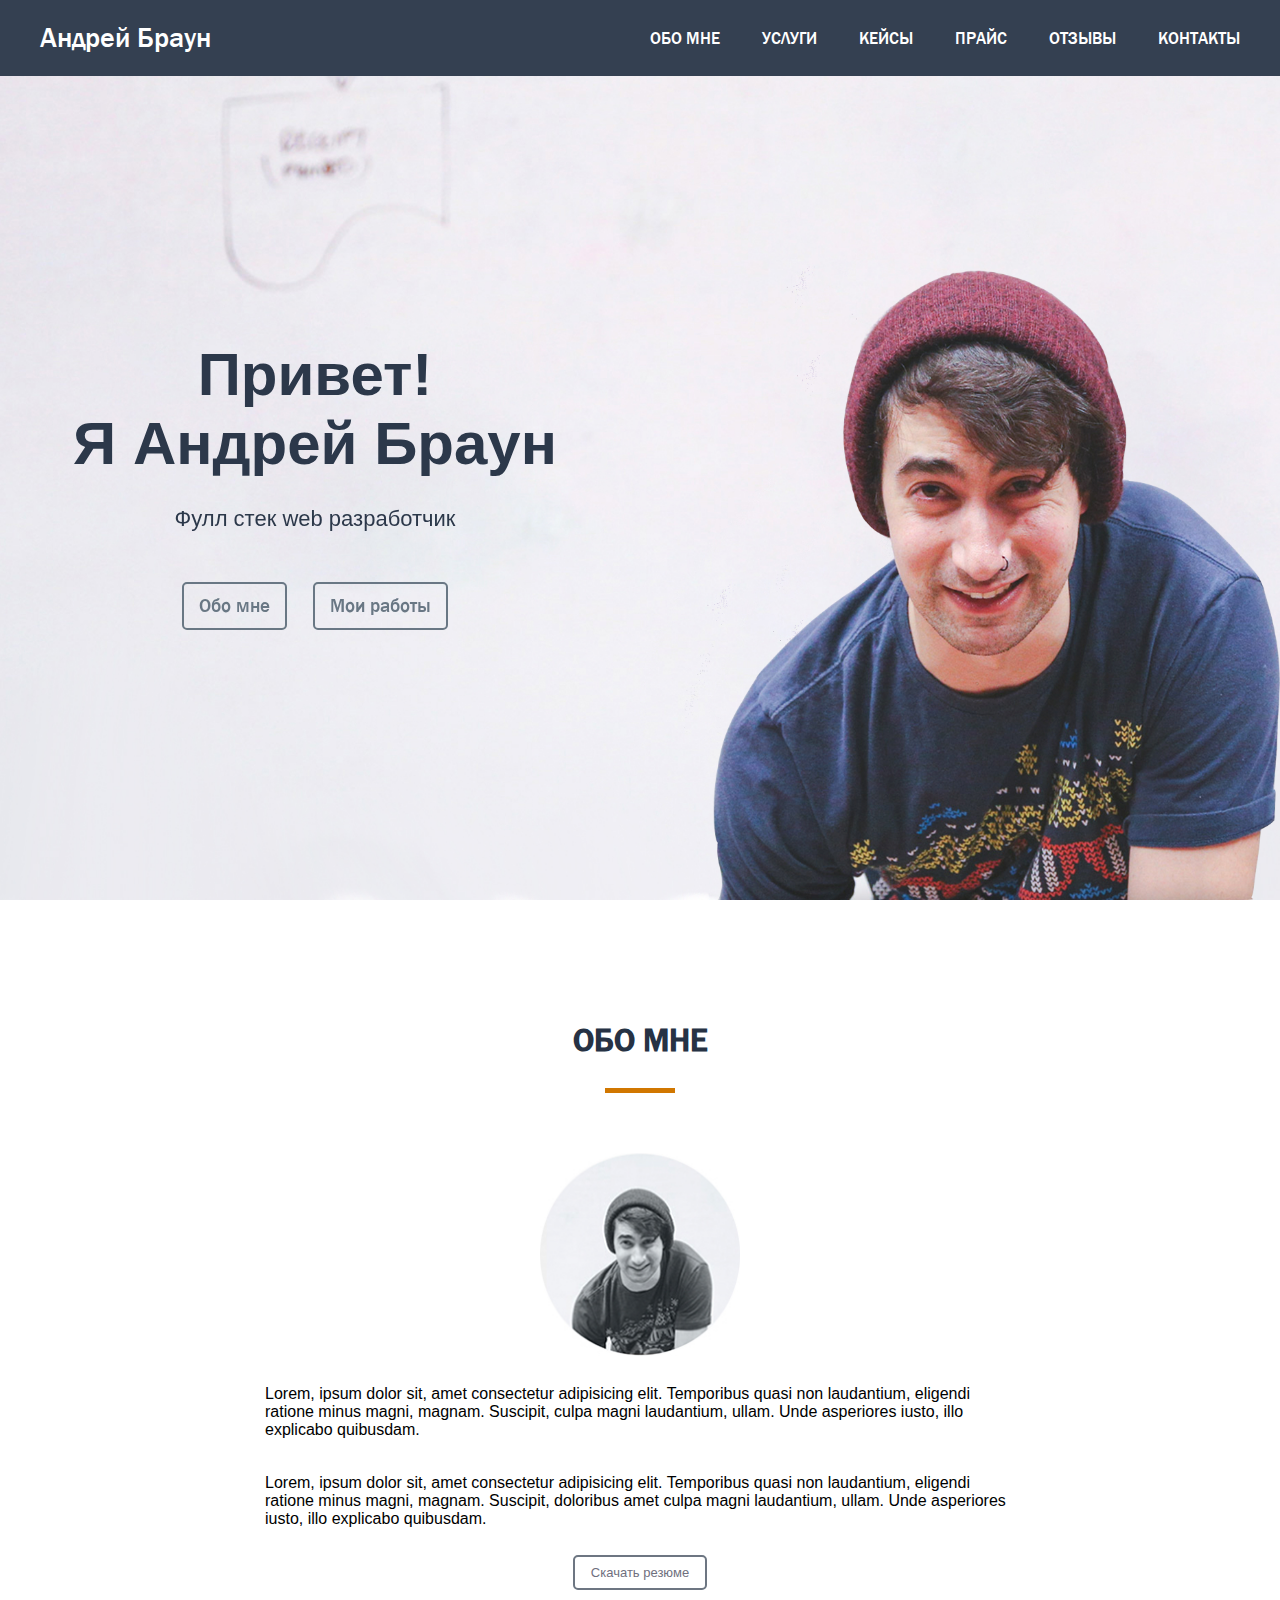
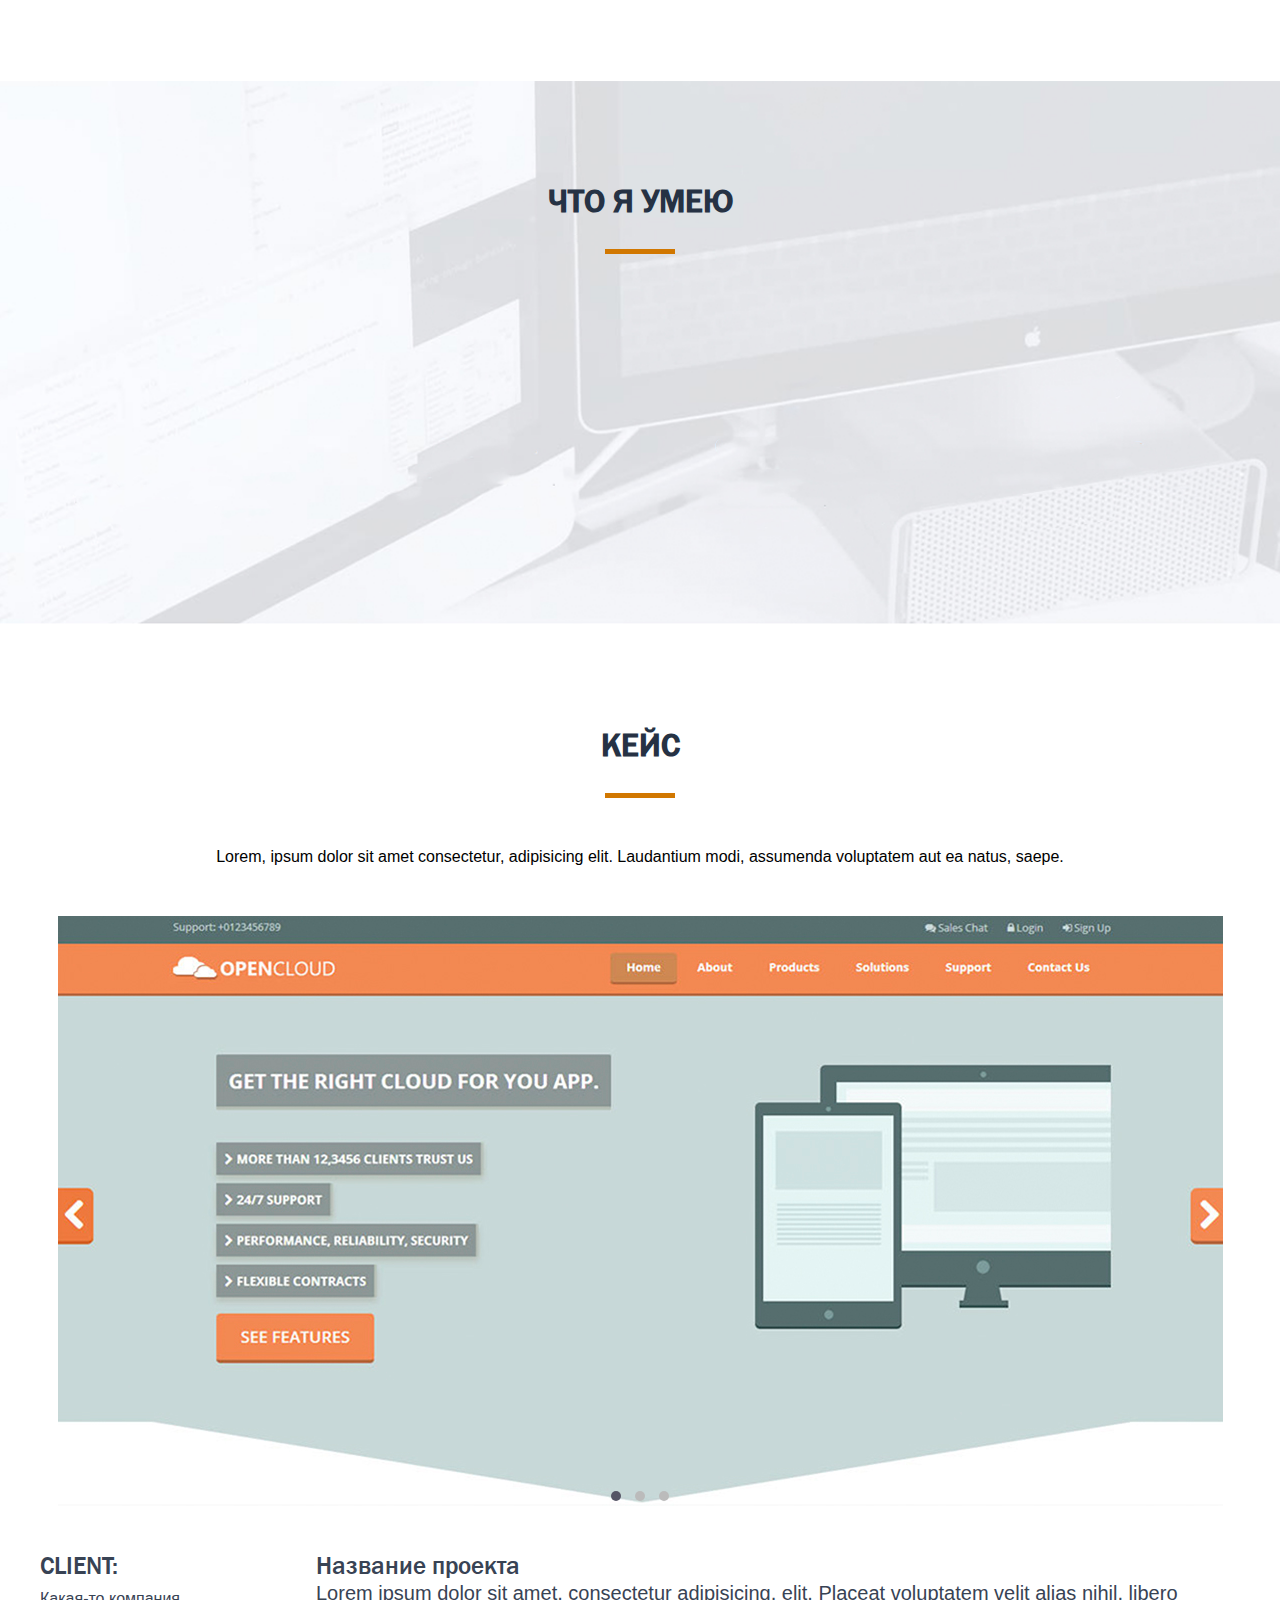
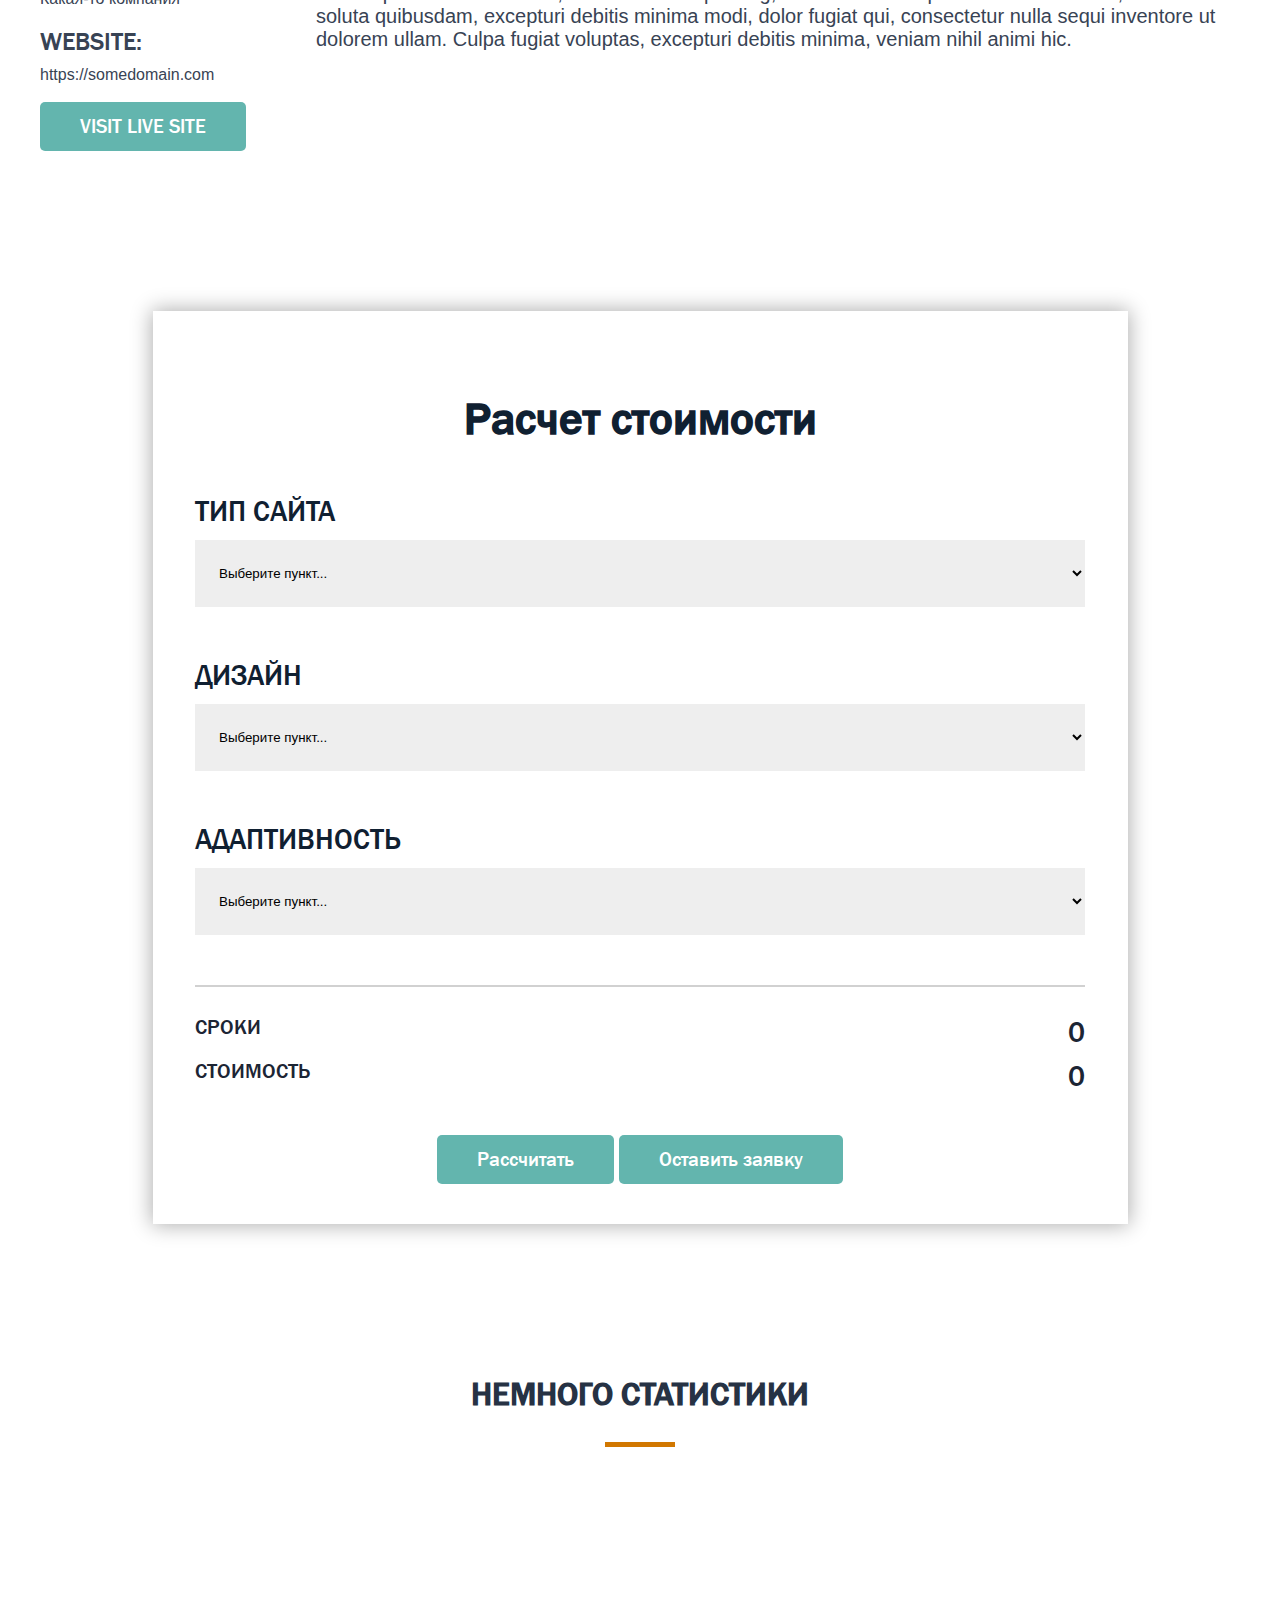
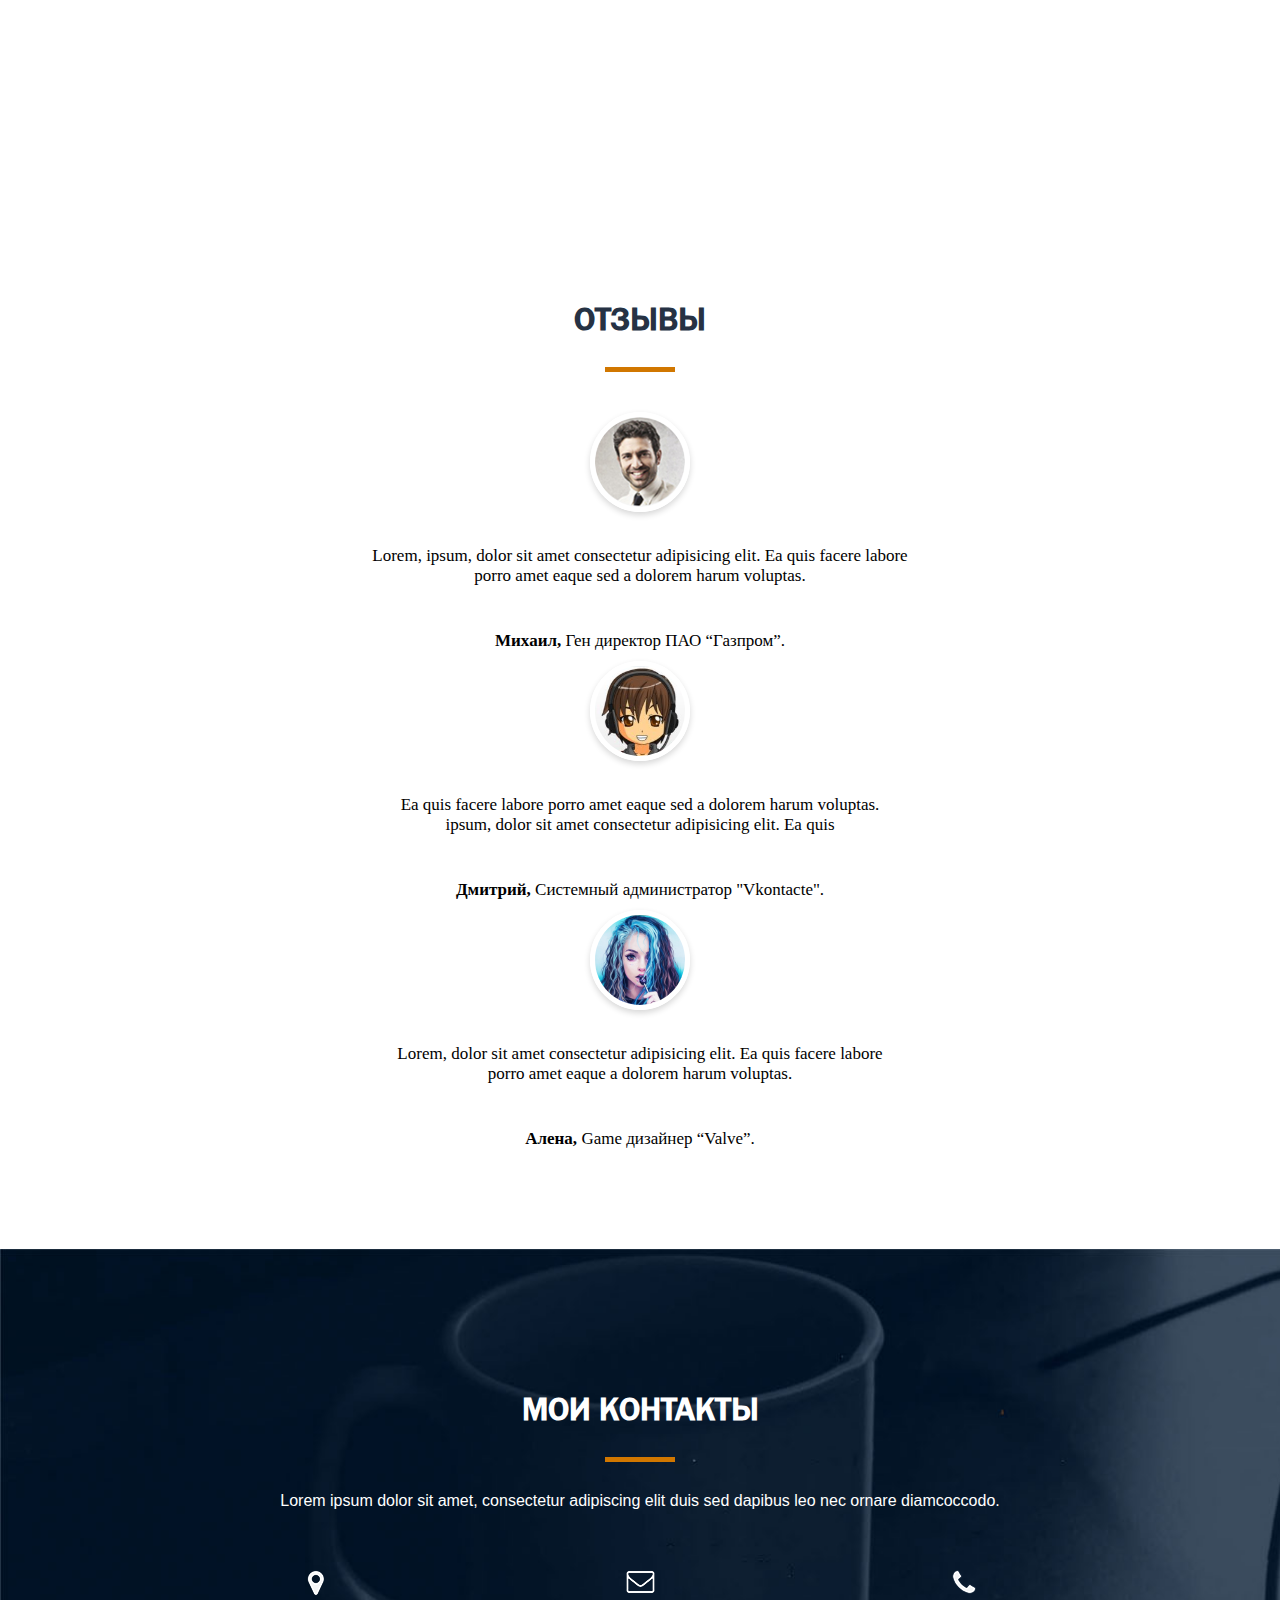
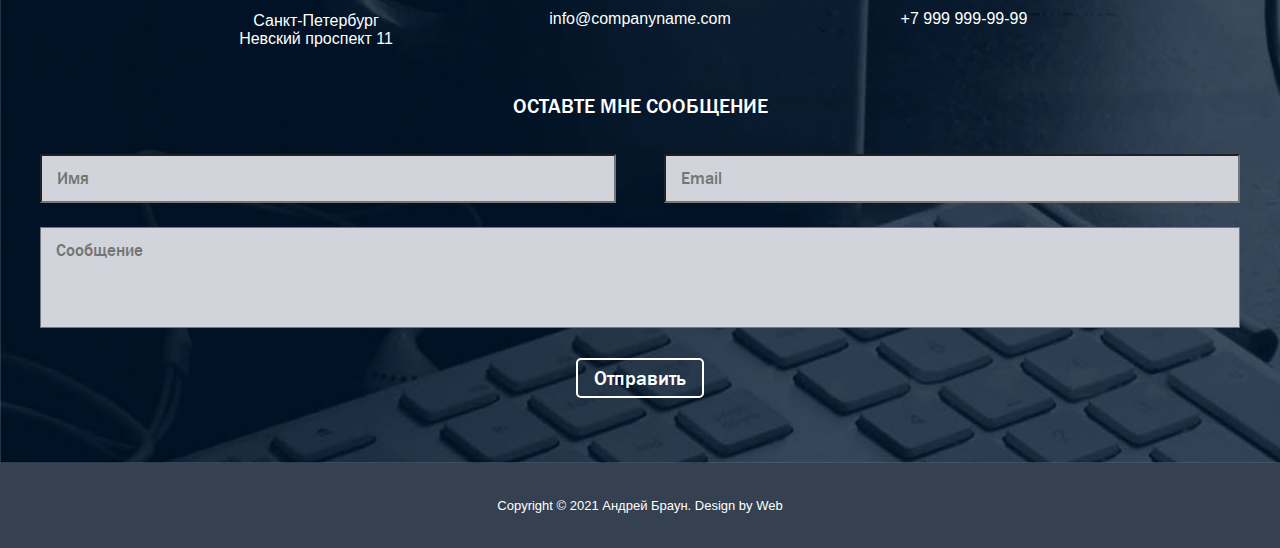
==== commit c3058243: "Обновил проект" ====
--- a/src/index.html
+++ b/src/index.html
@@ -4,11 +4,13 @@
     <meta charset="UTF-8" />
     <meta http-equiv="X-UA-Compatible" content="IE=edge" />
     <meta name="viewport" content="width=device-width, initial-scale=1">
-    <link rel="stylesheet" href="css/style.css"/>
+    <link rel="stylesheet" href="css/style.css">
     <link rel="stylesheet" href="css/aos.css">
+    <link rel="stylesheet" href="css/slick.css">
+    
     <title>Web development site</title>
   </head>
-  <body>
+  <body id="body" class="">
 
     <!-- Header -->
     <header class="header">      
@@ -16,12 +18,12 @@
           <div class="header__inner">
             <div class="header__logo">Андрей Браун</div>
               <nav class="nav" id="nav">
-              <a class="nav__link as" href="#">Обо мне</a>
-              <a class="nav__link" href="#">Услуги</a>
-              <a class="nav__link" href="#">Кейсы</a>
-              <a class="nav__link" href="#">Прайс</a>
-              <a class="nav__link" href="#">Отзывы</a>
-              <a class="nav__link" href="#">Контакты</a>
+              <a class="nav__link active" href="#" data-scroll="#about">Обо мне</a>
+              <a class="nav__link" href="#" data-scroll="#services">Услуги</a>
+              <a class="nav__link" href="#" data-scroll="#case">Кейсы</a>
+              <a class="nav__link" href="#" data-scroll="#price">Прайс</a>
+              <a class="nav__link" href="#" data-scroll="#reviews">Отзывы</a>
+              <a class="nav__link" href="#" data-scroll="#contacts">Контакты</a>
             </nav>
             <button class="burger" type="button" id="navToggle">
               <span class="burger__line">1</span>
@@ -46,7 +48,7 @@
     </main>
 
     <!-- About -->
-    <section class="about">
+    <section class="about" id="about">
       <div class="container">
         <div class="about__content">
           <h2 class="title__h2">Обо мне</h2>
@@ -71,7 +73,7 @@
     </section>
 
     <!-- Skills -->
-    <section class="section__skills">
+    <section class="section__skills" id="services">
       <div class="container">
         <h2 class="title__h2">Что я умею</h2>
         <div class="skills__inner" data-aos="fade-up">
@@ -108,12 +110,28 @@
     </section>
 
     <!-- Case -->
-    <section class="case">
+    <section class="case" id="case">
       <div class="container">
         <div class="case__inner">
           <h2 class="title__h2">Кейс</h2>
           <p class="case__paragraph">Lorem, ipsum dolor sit amet consectetur, adipisicing elit. Laudantium modi, assumenda voluptatem aut ea natus, saepe.</p>
-          <img class="case__img" src="img/application.jpg" alt="Изображение">
+          
+          
+
+          <div class="sim-slider">
+            <ul class="sim-slider-list">
+              <li><img class="img__slide" src="img/slider/cat.jpg" alt="screen"></li> 
+              <li class="sim-slider-element"><img class="img__slide" src="img/slider/application.jpg" alt="0"></li>
+              <li class="sim-slider-element"><img class="img__slide" src="img/slider/cat.jpg" alt="1"></li>
+              <li class="sim-slider-element"><img class="img__slide" src="img/slider/world.jpg" alt="2"></li>              
+            </ul>
+            <div class="sim-slider-arrow-left"></div>
+            <div class="sim-slider-arrow-right"></div>
+            <div class="sim-slider-dots"></div>
+          </div>
+
+
+
         </div> <!-- /Case__inner -->
 
         <div class="case__description">
@@ -134,18 +152,18 @@
     </section>
 
     <!-- Price -->
-    <section class="price">
+    <section class="price" id="price">
       <div class="container">
         <div class="price__inner">
           <h2 class="title__price">Расчет стоимости</h2>
-          <form class="form" action="/" method="post">
+          <form class="form" name="main" action="/" method="post">
             <div class="form__group">
               <p class="form__paragraph">Тип сайта</p>
                 <select class="select__form" name="type" id="form__type">
                     <option value selected disabled>Выберите пункт...</option>
-                    <option value="10">Сайт визитка</option>
+                    <option value="10">Визитка</option>
                     <option value="20">Лендинг</option>
-                    <option value="30">Интернет магазин</option>
+                    <option value="30">Интернет-магазин</option>
                     <option value="40">Корпоративный</option>
                 </select>
             </div><!-- /form__group-->
@@ -153,9 +171,9 @@
               <p class="form__paragraph">Дизайн</p>
                 <select class="select__form" name="design" id="form__design">
                     <option value selected disabled>Выберите пункт...</option>
-                    <option value="10">Светлый</option>
-                    <option value="20">Темный</option>
-                    <option value="30">Светло-темный</option>
+                    <option value="10">Уникальный</option>
+                    <option value="20">Шаблонный</option>
+                    <option value="30">FLAT</option>
                 </select>
             </div><!-- /form__group-->
             <div class="form__group">
@@ -167,60 +185,90 @@
                 </select>
             </div><!-- /form__group-->
             <div class="cost">
-              <div class="timeing__site">Сроки <span>0</span></div>
-              <div class="price__site">Стоимость <span>0</span></div>
-            </div>
+              <div class="timeing__site">Сроки <span id="devTime">0</span></div>
+              <div class="price__site">Стоимость <span id="priceWork">0</span></div>
+            </div>
+            <button type="button" id="btn" class="btn__green">Рассчитать</button>
             <a class="btn__green" href="#">Оставить заявку</a>
           </form>
         </div><!-- /Price__inner -->        
       </div><!-- /Container -->
     </section>
-
+    
     <!-- Statistics -->
     <section class="statistics">
       <div class="container">
         <h2 class="title__h2">Немного статистики</h2>
         <div class="statistics__inner" data-aos="fade-up">
-
+          
           <div class="statistics__item">
             <img class="statistics__img" src="./img/ico/smile.png" alt="смайл">
-            <div>120</div>
+            <div class="firstNumber">0</div>
             <p>Счастливых клиентов</p>
           </div>
           <div class="statistics__item">
             <img class="statistics__img" src="./img/ico/sign01.png" alt="скобки">
-            <div>4,600</div>
+            <div class="secondNumber">0</div>
             <p>Часов работы</p>
           </div>
           <div class="statistics__item">
             <img class="statistics__img" src="./img/ico/jackdaw.png" alt="галочка">
-            <div>340</div>
+            <div class="thirdNumber">0</div>
             <p>Проектов завершено</p>
           </div>
           <div class="statistics__item">
             <img class="statistics__img" src="./img/ico/cup.png" alt="кубок">
-            <div>23</div>
+            <div class="fourthNumber">0</div>
             <p>Наград получено</p>
           </div>
-
         </div><!-- /statistics__inner -->
       </div>
     </section>
-
     <!-- Reviews -->
-    <section class="reviews">
-      <div class="container">
-        <h2 class="title__h2">Отзывы</h2>
-         <img class="reviews__img" src="img/reviews.jpg" alt="фото">
-          <div class="reviews__text">
-            <p>Lorem, ipsum, dolor sit amet consectetur adipisicing elit. Ea quis facere labore<br> porro amet eaque sed a dolorem harum voluptas.</p>
-            <p><span>Михаил,</span> Ген директор ПАО “Газпром”.</p>
-          </div>
-      </div>
+    <section class="reviews" id="reviews">
+      <div class="container">
+        <h2 class="title__h2 reviews--down">Отзывы</h2>       
+        
+          <div class="reviews__inner" id="reviewsSlider">
+              <div>
+                <img class="reviews__photo" src="img/reviews/miha.jpg" alt="">       
+                <div class="reviews__text">
+                  <p>Lorem, ipsum, dolor sit amet consectetur adipisicing elit. Ea quis facere labore<br> porro amet eaque sed a dolorem harum voluptas.</p>
+                  <p><span>Михаил,</span> Ген директор ПАО “Газпром”.</p>
+                </div>
+              </div>
+
+              <div>                   
+                <img class="reviews__photo" src="img/reviews/dima.jpg" alt="">
+                <div class="reviews__text">
+                  <p>Ea quis facere labore porro amet eaque sed a dolorem harum voluptas.<br> ipsum, dolor sit amet consectetur adipisicing elit. Ea quis</p>
+                  <p><span>Дмитрий,</span> Системный администратор "Vkontacte".</p>
+                </div>                
+              </div>
+
+              <div>                   
+                <img class="reviews__photo" src="img/reviews/alena.png" alt="">   
+                <div class="reviews__text">
+                  <p>Lorem, dolor sit amet consectetur adipisicing elit. Ea quis facere labore<br> porro amet eaque a dolorem harum voluptas.</p>
+                  <p><span>Алена,</span> Game дизайнер “Valve”.</p>
+                </div>                
+              </div>
+
+          </div><!-- /.reviews -->      
+      </div><!-- /.container -->
+    </div>
   </section>
 
+
+
+  
+  
+
+
+
+
   <!-- Contacts -->
-  <footer class="contacts">
+  <footer class="contacts" id="contacts">
     <div class="footer__contacts">
       <div class="container">
         <h2 class="title__h2 title--white">Мои контакты</h2>
@@ -259,15 +307,28 @@
       </div><!--/container -->
     </div><!--/footer__contacts -->
     <div class="footer__map">
-      <script class="map" type="text/javascript" charset="utf-8" async src="https://api-maps.yandex.ru/services/constructor/1.0/js/?um=constructor%3A7ce8c5f0d8c6e9d79bd45f39fc7609df4ac2ab4d83c93dac46f8e3b2dd2341c0&amp;height=350&amp;lang=ru_RU&amp;scroll=true"></script>
+     <script class="map" type="text/javascript" charset="utf-8" async src="https://api-maps.yandex.ru/services/constructor/1.0/js/?um=constructor%3A7ce8c5f0d8c6e9d79bd45f39fc7609df4ac2ab4d83c93dac46f8e3b2dd2341c0&amp;height=350&amp;lang=ru_RU&amp;scroll=true"></script>
     </div><!--/footer__map -->
     <div class="copyright">Copyright © 2021 Андрей Браун. Design by Web</div>
   </footer>
 
+  <!-- Modal -->
+  <div id="bg_popup">
+    <div id="popup">
+      <div class="modal__title">Получи скидку в 10%</div>
+      <p class="modal__text">При оформлении заказа сайта в поле промокод ввидите: <span class="sale10">SALE10</span> и получи скидку 10 процентов</p>
+      <a class="close" href="#" title="Закрыть" onclick="document.getElementById('bg_popup').style.display='none'; return false;"></a>
+    </div>
+  </div>  
+
   <!-- JavaScript -->
-  <script src='https://ajax.aspnetcdn.com/ajax/jQuery/jquery-3.6.0.slim.min.js'></script>
+  <script src='https://ajax.aspnetcdn.com/ajax/jQuery/jquery-3.6.0.min.js'></script>
   <script src="js/aos.js"></script>
+  <script src="js/slick.min.js"></script>
   <script src="js/app.js"></script>
-
+  <script src="js/price.js"></script>
+  <script src="js/popup.js"></script>
+  <script src="js/slider.js"></script>
+ <script src="js/timer.js"></script>
   </body>
 </html>
--- a/src/css/style.css
+++ b/src/css/style.css
@@ -30,19 +30,29 @@
   margin: 0 0 10px;
 }
 
+ul, ol {
+  margin: 0;
+  padding: 0;
+  list-style: none;
+}
+
 .container {
   width: 100%;
   max-width: 1230px;
 
   padding: 0 15px;
   margin: 0 auto;
+}
+
+body.no-scroll {
+  overflow: hidden;
 }
 
 /* Font 
 =========*/
 .title__h2 {
   color: #263244;
-  /* font-family: 'Franklin_Medium'; */
+  font-family: 'Franklin_Medium';
   font-size: 33px;
   text-align: center;
   text-transform: uppercase;    
@@ -147,7 +157,13 @@
   text-decoration: none;
   text-transform: uppercase;
   padding-left: 42px;
-  
+  transition: all 0.1s;
+  transform: scale(1);  
+}
+
+.nav__link:hover {
+  color: #ef9de9;    
+  transform: scale(1.1);
 }
 
 /* Burger */
@@ -257,6 +273,7 @@
   max-width: 750px;
 
   margin: 0 auto;
+  padding-top: 20px;
 }
 
 .about__img {
@@ -412,6 +429,7 @@
   font-family: 'Franklin_Medium';
   font-size: 45px;
   color: #102031;
+  margin-top: 30px;
 }
 
 .price__inner {
@@ -535,7 +553,10 @@
 }
 
 .reviews__img {
+  display: block;
   padding-top: 60px;
+  max-width: 100px;
+  height: auto;
 }
 
 .reviews__text {
@@ -554,6 +575,65 @@
 
 .reviews__text p span {
   font-weight: 800;    
+}
+
+.reviews__photo {
+  width: 100px;
+  height: 100px;
+  
+  z-index: 2;
+
+  border-radius: 50%;
+  border: 5px solid #fff;
+  box-shadow: 0 3px 6px rgba(0, 0, 0, .16);
+  margin: 0 auto;
+
+}
+
+.reviews--down {
+  padding-bottom: 40px;
+}
+
+.reviews .slick-dots {
+  width: 100%;
+  display: flex;
+  justify-content: center;
+
+  position: absolute;
+  bottom: -20px;
+  left: 0;
+}
+
+.reviews .slick-dots li {
+  margin: 0 5px;
+}
+
+.reviews .slick-dots li.slick-active button {
+  background-color: #e46500;
+  border-color: rgba(0, 74, 242, .11);
+}
+
+.reviews .slick-dots button {
+  box-sizing: content-box;
+  display: block;
+  width: 10px;
+  height: 10px;
+  padding: 0;
+
+  background-color: #DBDBDB;
+  background-clip: content-box;
+  border: 5px solid transparent;
+  border-radius: 50%;
+  cursor: pointer;
+
+  color: transparent;
+  font-size: 0;
+
+  transition: background-color .2s linear, border-color .2s linear;
+}
+
+.reviews .slick-dots button:focus {
+  outline: none;
 }
 
 /* Contacts
@@ -686,6 +766,182 @@
 
   padding: 35px 0;
 }
+
+
+/* Modal */
+.modal__title {
+  font-family: 'Impact_Regular';
+  font-size: 40px;
+  color: #24088a;
+  text-align: center;
+  padding-bottom: 10px;
+}
+
+.modal__text {
+  font-size: 20px;
+}
+
+.sale10{
+  font-family: Arial, sans-serif;
+  font-weight: bold;
+  font-style: italic;
+  color: rgb(255 62 62);
+}
+
+
+#bg_popup{
+  background-color: rgba(0, 0, 0, 0.8);
+  display: none;
+  justify-content: center;
+  align-items: center;
+
+  position: fixed;
+  z-index: 2000;
+  top: 0;
+  right: 0;
+  bottom: 0;
+  left: 0;
+  
+  }
+    
+  #popup {
+  background: #fff;
+  width: 100%;
+  max-width: 520px;
+  margin: 25% 15px;
+  padding: 15px 20px 15px 20px;
+  border: 2px solid #1BA600;
+  position: relative;
+  -webkit-box-shadow: 0px 0px 20px #000;
+  -moz-box-shadow: 0px 0px 20px #000;
+  box-shadow: 0px 0px 20px #000;
+  -webkit-border-radius: 15px;
+  -moz-border-radius: 15px;
+  border-radius: 15px;
+  text-align: center;
+  }
+    
+  .close{
+    display: block;
+    position: absolute;
+    top: -12px;
+    right: -12px;
+    width: 25px;
+    height: 25px;
+    line-height: 28px;
+    color: #fff;
+    background: #1BA600;
+    cursor: pointer;
+    -webkit-border-radius: 15px;
+    -moz-border-radius: 15px;
+    -ms-border-radius: 15px;
+    -o-border-radius: 15px;
+    border-radius: 15px;
+    -moz-box-shadow: 1px 1px 3px #000;
+    -webkit-box-shadow: 1px 1px 3px #000;
+    box-shadow: 1px 1px 3px #000;
+  }
+
+  .close:hover {
+    background-color:#f30;
+  } 
+
+
+  .img__slide {
+    width: 100%;
+  }
+  
+  .sim-slider {
+    max-width: 1165px;
+    /* min-width: 320px; */
+    margin: 0 auto;
+    background-color: white;
+  }
+  
+  /* General styles */
+  .sim-slider {
+    position: relative;
+  }
+  
+  .sim-slider-list {
+    margin: 0;
+    padding: 0;
+    list-style-type: none;
+    position: relative;
+  }
+  
+  .sim-slider-element {
+    width: 100%;
+    transition: opacity 1s ease-in;
+    opacity: 0;
+    position: absolute;
+    z-index: 2;
+    left: 0;
+    top: 0;
+    display: block;
+  }
+  
+  /* Navigation item styles */
+  div.sim-slider-arrow-left,
+  div.sim-slider-arrow-right {
+    width: 22px;
+    height: 40px;
+    position: absolute;
+    cursor: pointer;
+    opacity: 0.6;
+    z-index: 4;
+  }
+  
+  div.sim-slider-arrow-left {
+    left: 10px;
+    top: 40%;
+    display: block;
+    background: url("http://pvbk.spb.ru/inc/slider/sim-files/sim-arrow-left.png") no-repeat;
+  }
+  
+  div.sim-slider-arrow-right {
+    right: 10px;
+    top: 40%;
+    display: block;
+    background: url("http://pvbk.spb.ru/inc/slider/sim-files/sim-arrow-right.png") no-repeat;
+  }
+  
+  div.sim-slider-arrow-left:hover {
+    opacity: 1.0;
+  }
+  
+  div.sim-slider-arrow-right:hover {
+    opacity: 1.0;
+  }
+  
+  div.sim-slider-dots {
+    width: 100%;
+    height: auto;
+    position: absolute;
+    left: 0;
+    bottom: 0;
+    z-index: 3;
+    text-align: center;
+  }
+  
+  span.sim-dot {
+    width: 10px;
+    height: 10px;
+    margin: 5px 7px;
+    padding: 0;
+    display: inline-block;
+    background-color: #BBB;
+    border-radius: 5px;
+    cursor: pointer;
+  }
+
+
+
+
+
+
+
+
 
 
 
@@ -985,6 +1241,7 @@
   }
 }
 
+
 /* ------------------------------------------- */
 
 @media (max-width: 768px) {
@@ -1001,6 +1258,16 @@
   .intro__title h4 {
     margin-top: 24px;
     font-size: 26px;
+  }
+
+  /* Modal */
+  .modal__title {
+    font-size: 30px;
+    padding-bottom: 1px;
+  }
+  
+  .modal__text {
+    font-size: 17px;
   }
 }
 
@@ -1083,6 +1350,16 @@
   .input__form:last-child {
     margin-bottom: 0;
   }
+
+  /* Modal */
+  .modal__title {
+    font-size: 26px;
+    padding-bottom: 10px;
+  }
+  
+  .modal__text {
+    font-size: 16px;
+  }
 }
 
 /* ------------------------------------------- */
@@ -1124,4 +1401,12 @@
     margin-top: 15px;
     font-size: 18px;
   }
-}+}
+
+
+
+
+
+
+
+
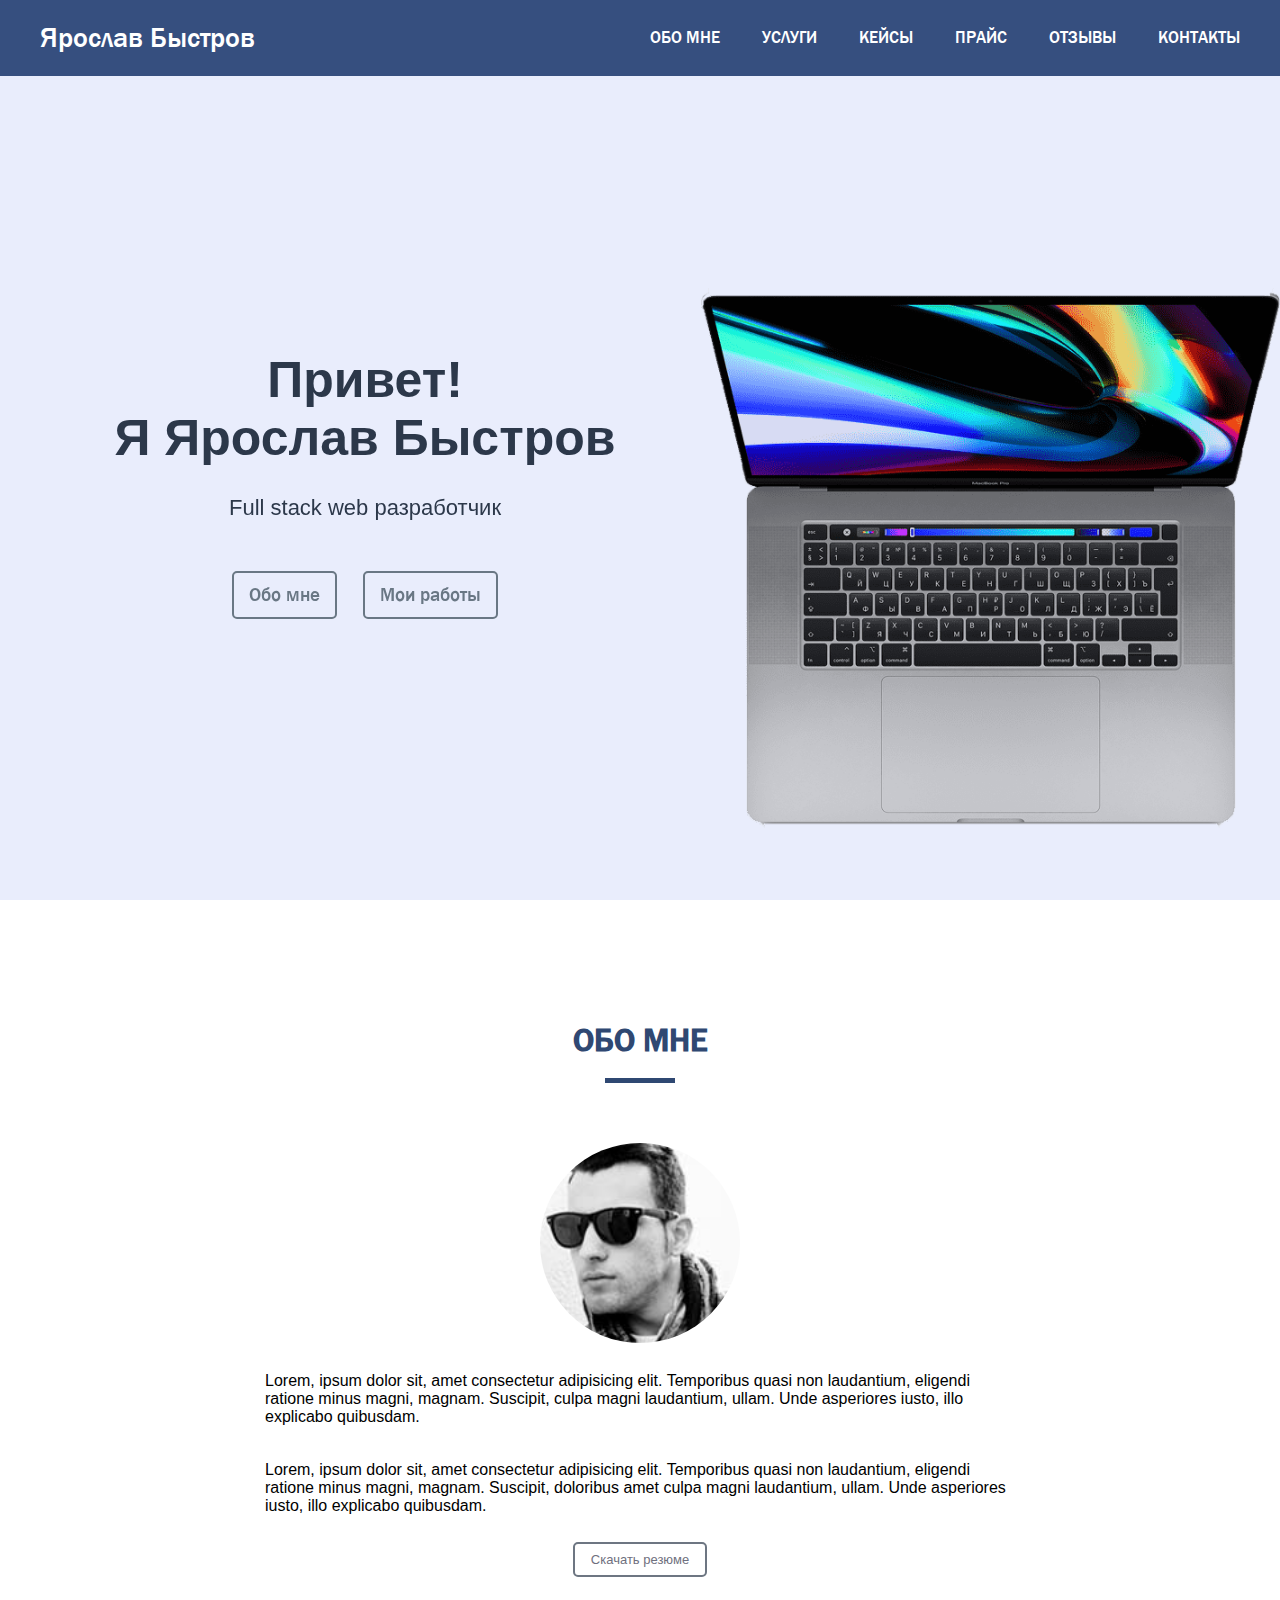
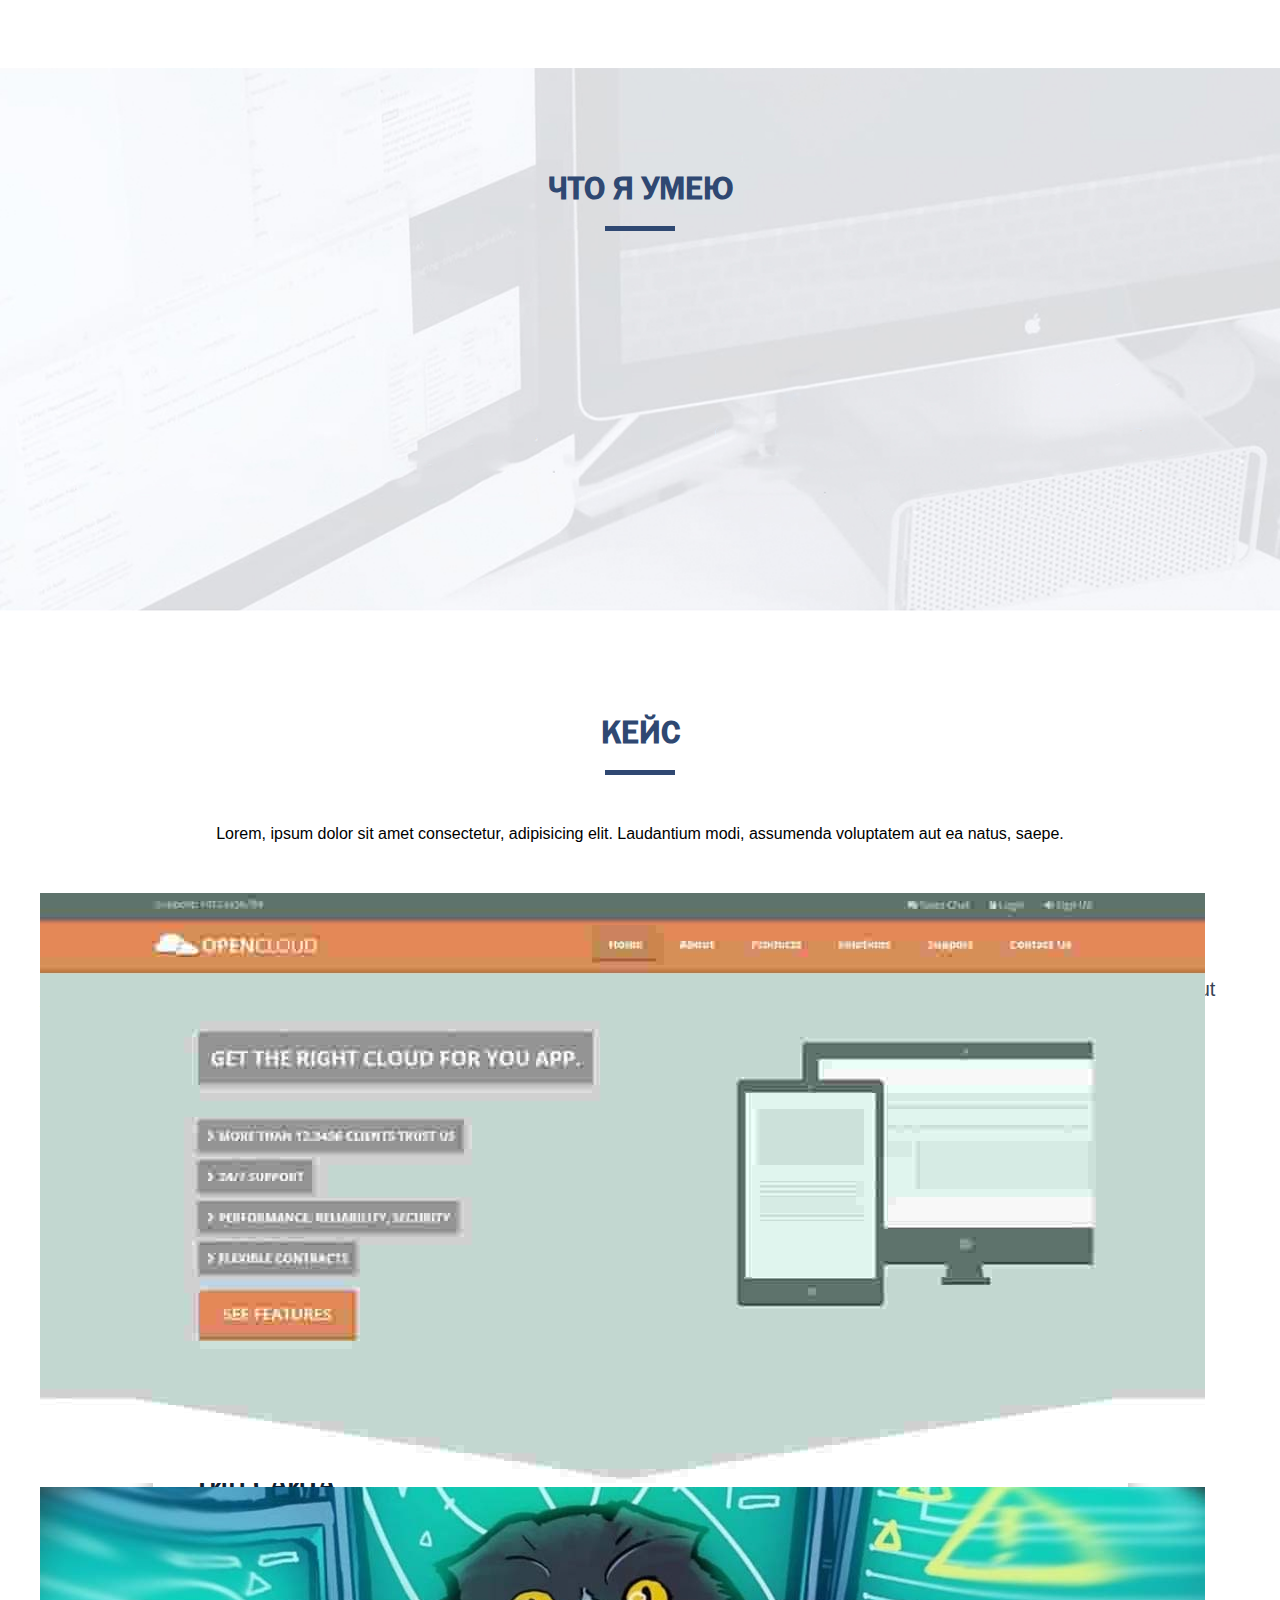
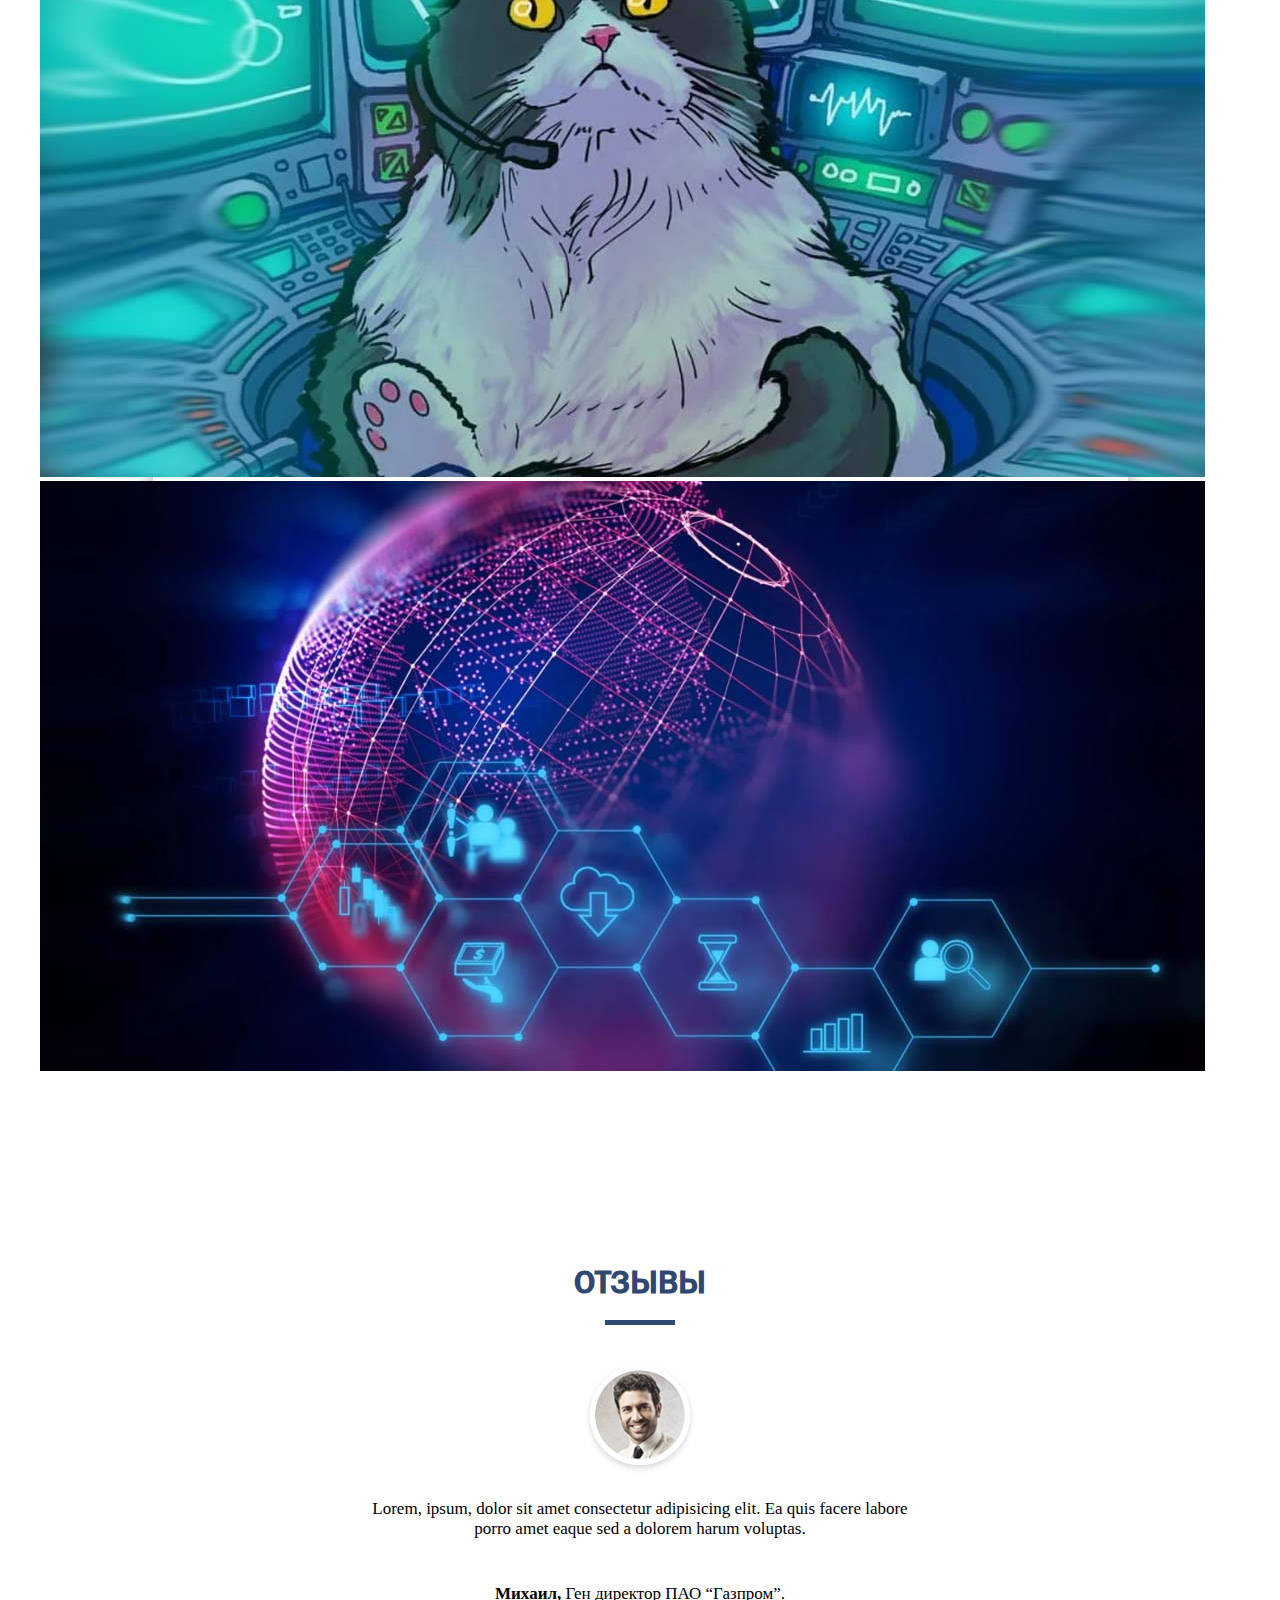
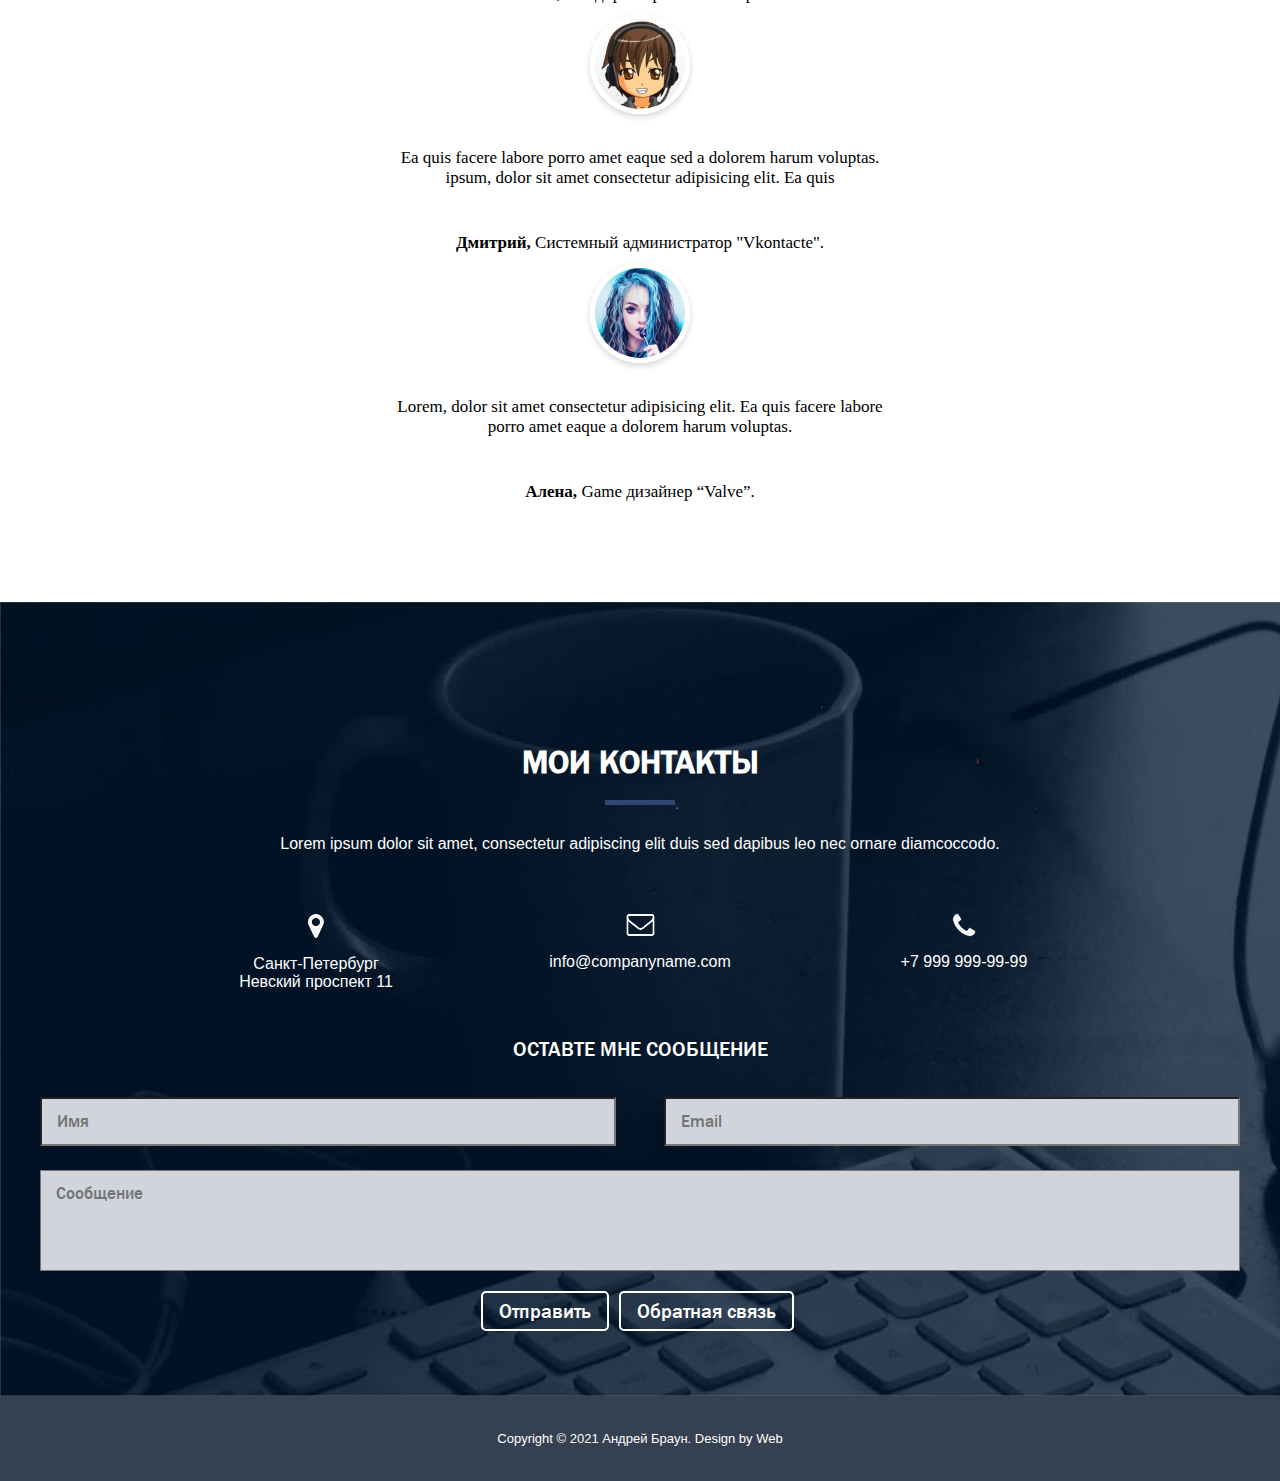
==== commit 5caeb1ed: "Update project" ====
--- a/src/index.html
+++ b/src/index.html
@@ -7,16 +7,18 @@
     <link rel="stylesheet" href="css/style.css">
     <link rel="stylesheet" href="css/aos.css">
     <link rel="stylesheet" href="css/slick.css">
+    <link rel="stylesheet" href="https://cdnjs.cloudflare.com/ajax/libs/animate.css/4.1.1/animate.min.css"
+  />
     
     <title>Web development site</title>
   </head>
-  <body id="body" class="">
+  <body id="body">
 
     <!-- Header -->
     <header class="header">      
         <div class="container">
           <div class="header__inner">
-            <div class="header__logo">Андрей Браун</div>
+            <div class="header__logo animate__animated animate__pulse">Ярослав Быстров</div>
               <nav class="nav" id="nav">
               <a class="nav__link active" href="#" data-scroll="#about">Обо мне</a>
               <a class="nav__link" href="#" data-scroll="#services">Услуги</a>
@@ -39,9 +41,9 @@
     <main class="intro">
       <div class="container">
         <div class="intro__title"  data-aos="fade-right">
-          <h1>Привет!<br>Я Андрей Браун</h1>
-          <h4>Фулл стек web разработчик</h4>
-          <a class="btn__transparent" href="#">Обо мне</a>
+          <h1>Привет!<br>Я Ярослав Быстров</h1>
+          <h4>Full stack web разработчик</h4>
+          <a class="btn__transparent" href="#" data-scroll="#about">Обо мне</a>
           <a class="btn__transparent" href="#">Мои работы</a>
         </div>
       </div>
@@ -52,7 +54,7 @@
       <div class="container">
         <div class="about__content">
           <h2 class="title__h2">Обо мне</h2>
-          <img class="about__img" src="img/auther.jpg" alt="auther">
+          <img class="about__img" src="img/12.jpg" data-src="img/12.jpg" alt="auther">
           <div class="about__text">
             <p>
               Lorem, ipsum dolor sit, amet consectetur adipisicing elit. 
@@ -85,21 +87,21 @@
             </div>
           </div>
           <div class="skills__item">
-            <img src="img/ico/notebook.png" alt="">
+            <img src="img/ico/sign.png" alt="">
             <h5>Разработка</h5>
             <div class="text">
               <p>Lorem, ipsum dolor sit amet consectetur adipisicing, elit. Quasi inventore vero perferendis.</p>
             </div>
           </div>
           <div class="skills__item">
-            <img src="img/ico/notebook.png" alt="">
+            <img src="img/ico/gramophone.png" alt="">
             <h5>СЕО-Оптимизация</h5>
             <div class="text">
               <p>Lorem, ipsum dolor sit amet consectetur adipisicing, elit. Quasi inventore vero perferendis.</p>
             </div>
           </div>
           <div class="skills__item">
-            <img src="img/ico/notebook.png" alt="">
+            <img src="img/ico/space-x.png" alt="">
             <h5>Маркетинг</h5>
             <div class="text">
               <p>Lorem, ipsum dolor sit amet consectetur adipisicing, elit. Quasi inventore vero perferendis.</p>
@@ -115,21 +117,21 @@
         <div class="case__inner">
           <h2 class="title__h2">Кейс</h2>
           <p class="case__paragraph">Lorem, ipsum dolor sit amet consectetur, adipisicing elit. Laudantium modi, assumenda voluptatem aut ea natus, saepe.</p>
-          
-          
-
-          <div class="sim-slider">
-            <ul class="sim-slider-list">
-              <li><img class="img__slide" src="img/slider/cat.jpg" alt="screen"></li> 
-              <li class="sim-slider-element"><img class="img__slide" src="img/slider/application.jpg" alt="0"></li>
-              <li class="sim-slider-element"><img class="img__slide" src="img/slider/cat.jpg" alt="1"></li>
-              <li class="sim-slider-element"><img class="img__slide" src="img/slider/world.jpg" alt="2"></li>              
-            </ul>
-            <div class="sim-slider-arrow-left"></div>
-            <div class="sim-slider-arrow-right"></div>
-            <div class="sim-slider-dots"></div>
-          </div>
-
+                 
+          <div class="case__slider" id="caseSlider">
+            <div>
+              <a href="img/slider/application.jpg" target="_blank"><img class="img__slide" src="img/slider/application-min.jpg" data-src="img/slider/application.jpg" alt=""></a>
+            </div>
+
+            <div>                   
+              <a href="img/slider/cat.jpg" target="_blank"><img class="img__slide" src="img/slider/cat.jpg" data-src="img/slider/cat.jpg" alt=""></a>               
+            </div>
+
+            <div>                   
+              <a href="img/slider/world.jpg" target="_blank"><img class="img__slide" src="img/slider/world.jpg" data-src="img/slider/world.jpg" alt=""></a>                          
+            </div>
+
+          </div>
 
 
         </div> <!-- /Case__inner -->
@@ -224,12 +226,13 @@
         </div><!-- /statistics__inner -->
       </div>
     </section>
+
     <!-- Reviews -->
     <section class="reviews" id="reviews">
       <div class="container">
         <h2 class="title__h2 reviews--down">Отзывы</h2>       
         
-          <div class="reviews__inner" id="reviewsSlider">
+          <div class="reviews__slider" id="reviewsSlider">
               <div>
                 <img class="reviews__photo" src="img/reviews/miha.jpg" alt="">       
                 <div class="reviews__text">
@@ -252,19 +255,13 @@
                   <p>Lorem, dolor sit amet consectetur adipisicing elit. Ea quis facere labore<br> porro amet eaque a dolorem harum voluptas.</p>
                   <p><span>Алена,</span> Game дизайнер “Valve”.</p>
                 </div>                
-              </div>
-
-          </div><!-- /.reviews -->      
+              </div>              
+
+          </div><!-- /.reviews -->
+          
       </div><!-- /.container -->
     </div>
   </section>
-
-
-
-  
-  
-
-
 
 
   <!-- Contacts -->
@@ -295,6 +292,7 @@
           </div>
           <textarea class="textarea__text" name="text" placeholder="Сообщение"></textarea>
           <input class="input__contacts" type="submit" value="Отправить">
+          <button class="input__contacts" data-modal="#modalFeedback">Обратная связь</button>      
         </form>
         <!-- <div class="contacts__social">
           <a href="#" target="_blank"><img class="img__ico" src="" alt="facebook"></a>
@@ -307,28 +305,72 @@
       </div><!--/container -->
     </div><!--/footer__contacts -->
     <div class="footer__map">
-     <script class="map" type="text/javascript" charset="utf-8" async src="https://api-maps.yandex.ru/services/constructor/1.0/js/?um=constructor%3A7ce8c5f0d8c6e9d79bd45f39fc7609df4ac2ab4d83c93dac46f8e3b2dd2341c0&amp;height=350&amp;lang=ru_RU&amp;scroll=true"></script>
+      <script src='https://ajax.aspnetcdn.com/ajax/jQuery/jquery-3.6.0.min.js'></script>
+     <!-- <script class="map" type="text/javascript" charset="utf-8" async src="https://api-maps.yandex.ru/services/constructor/1.0/js/?um=constructor%3A7ce8c5f0d8c6e9d79bd45f39fc7609df4ac2ab4d83c93dac46f8e3b2dd2341c0&amp;height=350&amp;lang=ru_RU&amp;scroll=true"></script> -->
     </div><!--/footer__map -->
     <div class="copyright">Copyright © 2021 Андрей Браун. Design by Web</div>
   </footer>
 
-  <!-- Modal -->
-  <div id="bg_popup">
+
+
+  <!-- Modals -->
+  <div class="modal" id="modalFeedback">
+    <div class="modal__inner">
+        <div class="modal__content">
+            <div class="modal__header">
+                <h4 class="modal__title">Обратная связь</h4>
+                <div class="modal__text">
+                    <p>Пожалуйста заполните все поля.</p>
+                </div>
+            </div>
+
+            <form class="formModal" action="php/mail.php" method="post">
+                <div class="modal__group" required> 
+                    <input class="input  input--dark  input--phone" name="user-phone" id="modalPhone" type="phone" required placeholder="Ваш телефон">
+                </div>                
+                <div class="modal__group">
+                    <input class="input  input--dark  input--email" name="user-mail" id="modalMail" type="email" required placeholder="Ваш email">
+                </div>
+                <button class="btn__modal" type="submit">Отправить</button> 
+                <!-- <input type="button" value="Отправить">                  -->
+            </form>
+
+            <div class="modal__footer">
+                <h4 class="modal__footer-title">Наши контакты</h4>
+                <address class="modal__contacts">
+                    <p>New York, Street, ZIP code</p>
+                    <p>Телефон: <a href="tel:+79455312378">+7-945-531-23-78</a></p>
+                    <p>E-mail: <a href="mailto:bystrovslav@mail.ru">bystrovslav@mail.ru</a></p>
+                </address>
+            </div>
+
+            <button class="modal__close" type="button" data-modal-close>
+              <img src="img/ico/close.svg" alt="Close">
+            </button>
+            
+        </div><!-- /.modal__content -->
+    </div><!-- /.modal__inner -->
+</div><!-- /.modal -->
+
+
+
+  <!-- Sale -->
+  <!-- <div id="bg_popup">
     <div id="popup">
       <div class="modal__title">Получи скидку в 10%</div>
       <p class="modal__text">При оформлении заказа сайта в поле промокод ввидите: <span class="sale10">SALE10</span> и получи скидку 10 процентов</p>
       <a class="close" href="#" title="Закрыть" onclick="document.getElementById('bg_popup').style.display='none'; return false;"></a>
     </div>
-  </div>  
-
-  <!-- JavaScript -->
-  <script src='https://ajax.aspnetcdn.com/ajax/jQuery/jquery-3.6.0.min.js'></script>
+  </div>   -->
+
+  <!-- JavaScript -->  
   <script src="js/aos.js"></script>
   <script src="js/slick.min.js"></script>
   <script src="js/app.js"></script>
   <script src="js/price.js"></script>
-  <script src="js/popup.js"></script>
-  <script src="js/slider.js"></script>
- <script src="js/timer.js"></script>
+  <!-- <script src="js/popup.js"></script> -->
+  <script src="js/animation.js"></script>
+  <script src="js/img.js"></script>
+  <script src="js/maskedinput.min.js"></script>
   </body>
 </html>
--- a/src/css/style.css
+++ b/src/css/style.css
@@ -51,7 +51,7 @@
 /* Font 
 =========*/
 .title__h2 {
-  color: #263244;
+  color: #2f4872;
   font-family: 'Franklin_Medium';
   font-size: 33px;
   text-align: center;
@@ -63,8 +63,8 @@
   display: block;
   width: 70px;
   height: 5px;
-  background-color: #d17700;
-  margin: 30px auto 0;
+  background-color: #2f4872;
+  margin: 20px auto 0;
 }
 
 .title--white {
@@ -78,16 +78,17 @@
   font-family: 'Franklin_Medium';
   font-size: 20px;
   color: #fff;
-  background: #63b5ae;
+  background: #47a0cc;
   border-radius: 5px;
   padding: 12px 40px;
   border: 0;
   text-decoration: none;
-  transition: all 0.1s;
+  transition: all 0.2s;
+  cursor: pointer;
 }
 
 .btn__green:hover {
-  background: #3e918a;
+  background: #368fbb;
 }
 
 .btn__transparent {
@@ -120,11 +121,32 @@
   transform: scale(1.1)
 }
 
+.btn__modal {
+  width: 100%;
+  display: inline-block;
+  font-family: 'Franklin_Medium';
+  font-size: 16px;
+  color: #fff;
+  background: #47a0cc;
+  border-radius: 5px;
+  
+  padding: 12px 40px;
+  border: 0;
+  text-decoration: none;
+  transition: all 0.2s;
+  cursor: pointer;
+  margin: 20px 0 30px;
+}
+
+.btn__modal:hover {
+  background: #368fbb;
+}
+
 /* Header
 =========== */
 .header {
   width: 100%;
-  background: #344051;
+  background: #364f7f;
   
   position: fixed;
   top: 0;
@@ -156,14 +178,27 @@
   color: #fff;
   text-decoration: none;
   text-transform: uppercase;
-  padding-left: 42px;
+  margin-left: 42px;
   transition: all 0.1s;
   transform: scale(1);  
 }
 
-.nav__link:hover {
-  color: #ef9de9;    
-  transform: scale(1.1);
+.nav__link:after {
+  content: "";
+  display: block;
+  width: 0;
+  height: 2px;
+  background-color: #fff;
+
+  transition: width .2s linear;
+}
+
+.nav__link:first-child {
+  margin-left: 0;
+}
+
+.nav__link:hover:after {    
+  width: 100%;
 }
 
 /* Burger */
@@ -234,22 +269,23 @@
 
   padding-top: 70px;
 
-  background: url("../img/boy.png") 90% 100% / auto 85% no-repeat, url("../img/bg.jpg") center / cover no-repeat;
-
+  /* background: url("../img/boy.png") 90% 100% / auto 85% no-repeat, url("../img/bg.jpg") center / cover no-repeat; */
+  background: url("../img/macbook.png") 90% 80% / auto 70% no-repeat, rgb(233, 237, 252);
   display: flex;
   flex-direction: column;
   justify-content: center;
   text-align: left;
   overflow: hidden;
+  /* box-shadow: 1px 10px 20px rgb(233 237 252); */
 }
 
 .intro__title {
   text-align: center;
-  max-width: 550px;
+  max-width: 650px;
 }
 
 .intro__title h1 {
-  font-size: 60px;
+  font-size: 50px;
   font-weight: bold;
   color: #2c384a;
 }
@@ -279,7 +315,7 @@
 .about__img {
   width: 100%;
   max-width: 200px;
-
+  border-radius: 50%;
   margin: 60px 0 25px;
 }
 
@@ -327,7 +363,7 @@
 }
 
 .skills__item h5 {
-  color: #cf7600;
+  color: #052a80;
   font-size: 18px;
   font-weight: 600;
 
@@ -391,16 +427,17 @@
   font-family: 'Franklin_Medium';
   font-size: 20px;
   color: #fff;
-  background: #63b5ae;
+  background: #47a0cc;
   border-radius: 5px;
   padding: 12px 40px;
   border: 0;
-  transition: all 0.1s;
+  transition: all 0.2s;
+  cursor: pointer;
   
 }
 
 .case__title input:hover {
-  background: #3e918a;
+  background: #368fbb;
 }
 
 .case__article {
@@ -416,6 +453,57 @@
   font-weight: 400;
   color: #384354;
 }
+
+/*  */
+
+
+.case__slider {
+  position: absolute;
+}
+
+.case .slick-dots {
+  width: 100%;
+  display: flex;
+  justify-content: center;
+
+  position: relative;
+  bottom: -20px;
+  left: 0;
+}
+
+.case .slick-dots li {
+  margin: 0 5px;
+}
+
+.case .slick-dots li.slick-active button {
+  background-color: #004AF2;
+  border-color: rgba(0, 74, 242, .11);
+}
+
+.case .slick-dots button {
+  box-sizing: content-box;
+  display: block;
+  width: 10px;
+  height: 10px;
+  padding: 0;
+
+  background-color: #DBDBDB;
+  background-clip: content-box;
+  border: 5px solid transparent;
+  border-radius: 50%;
+  cursor: pointer;
+
+  color: transparent;
+  font-size: 0;
+
+  transition: background-color .2s linear, border-color .2s linear;
+}
+
+.case .slick-dots button:focus {
+  outline: none;
+}
+
+/*  */
 
 /* Price
 ========== */
@@ -506,8 +594,7 @@
 /* Statistics 
 =============== */
 .statistics {
-  /* height: 500px; */
-  background: url(../img/statistics.jpg) no-repeat;
+  background: url('../img/statistics.jpg') no-repeat;
   background-size: cover;
   
   background-attachment: fixed;
@@ -609,7 +696,7 @@
 }
 
 .reviews .slick-dots li.slick-active button {
-  background-color: #e46500;
+  background-color: #004AF2;
   border-color: rgba(0, 74, 242, .11);
 }
 
@@ -731,13 +818,14 @@
   border: 2px solid #fff;
   border-radius: 5px;
   padding: 0 16px;
-  margin-top: 30px;
+  margin-top: 20px;
+  margin-right: 5px;
   transition: all .3s;
 }
 
 .input__contacts:hover {
   background: #fff;
-  color: #000;
+  color: #000;  
 }
 
 .contacts__social {
@@ -853,12 +941,11 @@
   
   .sim-slider {
     max-width: 1165px;
-    /* min-width: 320px; */
     margin: 0 auto;
     background-color: white;
   }
   
-  /* General styles */
+  
   .sim-slider {
     position: relative;
   }
@@ -881,70 +968,145 @@
     display: block;
   }
   
-  /* Navigation item styles */
-  div.sim-slider-arrow-left,
-  div.sim-slider-arrow-right {
-    width: 22px;
-    height: 40px;
-    position: absolute;
-    cursor: pointer;
-    opacity: 0.6;
-    z-index: 4;
-  }
-  
-  div.sim-slider-arrow-left {
-    left: 10px;
-    top: 40%;
-    display: block;
-    background: url("http://pvbk.spb.ru/inc/slider/sim-files/sim-arrow-left.png") no-repeat;
-  }
-  
-  div.sim-slider-arrow-right {
-    right: 10px;
-    top: 40%;
-    display: block;
-    background: url("http://pvbk.spb.ru/inc/slider/sim-files/sim-arrow-right.png") no-repeat;
-  }
-  
-  div.sim-slider-arrow-left:hover {
-    opacity: 1.0;
-  }
-  
-  div.sim-slider-arrow-right:hover {
-    opacity: 1.0;
-  }
-  
-  div.sim-slider-dots {
-    width: 100%;
-    height: auto;
-    position: absolute;
-    left: 0;
-    bottom: 0;
-    z-index: 3;
-    text-align: center;
-  }
-  
-  span.sim-dot {
-    width: 10px;
-    height: 10px;
-    margin: 5px 7px;
-    padding: 0;
-    display: inline-block;
-    background-color: #BBB;
-    border-radius: 5px;
-    cursor: pointer;
-  }
-
-
-
-
-
-
-
-
-
-
-
+
+  /* Modal us */
+.modal {
+  display: none;
+  flex-direction: column;
+  justify-content: center;
+  align-items: center;
+  width: 100%;
+  height: 100%;
+  padding: 30px 15px;
+  overflow-y: auto;
+
+  background-color: rgba(0, 0, 0, .9);
+
+  position: fixed;
+  top: 0;
+  left: 0;
+  z-index: 2000;
+}
+
+.modal.show {
+  display: flex;
+}
+
+.modal__inner {
+  width: 100%;
+  max-width: 400px;
+  padding: 25px;
+  position: relative;
+  background-color: #fff;
+}
+
+.modal__title {
+  margin-bottom: 10px;
+
+  font-family: 'Lato', sans-serif;
+  font-size: 24px;
+  font-weight: 900;
+  text-align: center;
+  color: #004AF2;
+  
+  line-height: 1.2;
+}
+
+.modal__text {
+  font-size: 16px;
+  color: #2C2C2C;
+  text-align: center;
+}
+
+.input {
+  display: block;
+  width: 100%;
+  padding-bottom: 12px;
+  padding-left: 50px;
+
+  background: none;
+  border: none;
+  border-bottom: 1px solid rgba(129, 128, 182, 0.4);
+
+  font-family: 'PT Sans', sans-serif;
+  font-size: 16px;
+  color: rgb(74, 16, 151);
+
+  transition: border-color .1s linear;
+}
+
+.input::placeholder {
+  color: rgb(60, 57, 255);
+}
+
+.input:focus {
+  outline: none;
+  border-bottom-color: rgb(60, 57, 255);
+}
+
+.input--phone {
+  background: url("../img/ico/phone-black-icon.svg") left 15px top 5px no-repeat;
+}
+
+.input--email {
+  background: url("../img/ico/mail-black-icon.svg") left 15px top 6px no-repeat;
+}
+
+.modal__group {
+  padding-top: 20px;
+}
+
+.modal__footer-title {
+  margin-bottom: 10px;
+}
+
+address {
+  font-style: normal;
+}
+
+.modal__contacts p {
+  font-size: 14px;
+  margin-bottom: 5px;
+  
+}
+
+.modal__contacts a {
+  text-decoration: none;
+  color: #000;
+}
+
+.modal__contacts a:hover {
+  text-decoration: underline;
+}
+
+.modal__close {
+  width: 20px;
+  height: 20px;
+  padding: 0;
+
+  background: none;
+  border: none;
+  cursor: pointer;
+
+  position: absolute;
+  top: -20px;
+  right: -30px;
+  z-index: 1;
+
+  transition: transform .2s linear;
+}
+
+.modal__close:focus {
+  outline: none;
+}
+
+.modal__close:hover {
+  transform: rotate(90deg);
+}
+
+.modal__close img {
+  display: block;
+}
 
 
 
@@ -953,8 +1115,11 @@
 @media (max-width: 1366px) {
    /* Intro */
    .intro {       
-    background: url("../img/boy.png") 100% 100% / auto 70% no-repeat, url("../img/bg.jpg") center / cover no-repeat;  
+    background: url("../img/macbook.png") 100% 80% / auto 60% no-repeat, rgb(233, 237, 252);
   } 
+	.nav__link:hover {
+    transform: scale(1);  
+  }
 }
 
 /* ------------------------------------------- */
@@ -962,6 +1127,7 @@
 
 @media (max-width: 1024px) {
   /* Fonts */
+  
   .title__h2 {
     font-size: 28px;  
   }
@@ -989,7 +1155,12 @@
   /* Intro */
   .intro {   
     height: 100vh;
-    background: url("../img/boy.png") 120% 100% / auto 60% no-repeat, url("../img/bg.jpg") center / cover no-repeat;  
+    background:rgb(233, 237, 252);  
+    
+  }
+
+  .intro__title {
+    max-width: 1200px;
   }
   
   .intro__title h1 {
@@ -1045,6 +1216,9 @@
     padding: 100px 0 65px;    
   }
 
+  .nav__link {
+    margin-left: 15px
+  }
   
 }
 
@@ -1053,12 +1227,15 @@
 @media (max-width: 812px) {
   /* Fonts */
   .title__h2 {
-    font-size: 26px;  
+    font-size: 26px;
+    margin: 0;
+
   }
   
   .title__h2:after {
     height: 4px;
-    margin: 20px auto 0;
+    /* margin: 20px auto 0; */
+    
   }
 
   /* Header */
@@ -1108,8 +1285,10 @@
   /* Intro */
   .intro {    
     height: 100vh;    
-    background: url("../img/boy.png") 85% 100% / auto 75% no-repeat, url("../img/bg.jpg") center / cover no-repeat;
-  }
+    background: rgb(233, 237, 252);  
+  }
+
+  
 
   .intro__title h1 {
     font-size: 30px;    
@@ -1159,6 +1338,7 @@
     font-size: 16px;
     border-radius: 5px;
     padding: 10px 32px;
+    margin-top: 30px;
   }
 
   .title__price {
@@ -1239,6 +1419,16 @@
   .copyright {  
     padding: 18px 0;
   }
+
+  /* Modal */
+  .modal__footer {
+    display: none;
+  }
+
+  /* Btn */
+  .btn__modal {
+    margin-bottom: 10px;
+  }
 }
 
 
@@ -1247,7 +1437,7 @@
 @media (max-width: 768px) {
   /* Intro */
   .intro {
-    background: url("../img/boy.png") 170% 100% / auto 60% no-repeat, url("../img/bg.jpg") center / cover no-repeat;
+    background: rgb(233, 237, 252);  
     height: 100vh;    
   }
 
@@ -1269,6 +1459,8 @@
   .modal__text {
     font-size: 17px;
   }
+
+
 }
 
 /* ------------------------------------------- */
@@ -1288,7 +1480,7 @@
   
   /* Intro */
   .intro {
-    background: url("../img/boy.png") 100% 100% / auto 70% no-repeat, url("../img/bg.jpg") center / cover no-repeat;
+    background:rgb(233, 237, 252);  
     height: 100vh;    
   }
 
@@ -1300,6 +1492,44 @@
     margin-top: 24px;
     font-size: 18px;
   }  
+
+  /* Modal */
+  .modal__inner {
+    padding: 15px;
+  }
+
+  .modal__footer {
+    display: none;
+  }
+
+  
+}
+
+/* ------------------------------------------- */
+
+@media (max-width: 568px) {
+  /* Intro */
+  .intro {
+    background: rgb(233, 237, 252);  
+  }
+
+  .intro__title h1 {
+    font-size: 35px;    
+  }
+
+  /* Modal */
+  .btn__modal {
+    margin: 20px 0 10px;
+  }
+
+  .modal__footer {
+    display: none;
+  }
+
+  .modal__close {
+    right: -20;
+    top: 0px;
+}
 }
 
 /* ------------------------------------------- */
@@ -1309,7 +1539,7 @@
   .intro {
     height: 100vh;
     text-align: center;
-    background: url("../img/bg.jpg") center / cover no-repeat;
+    background: rgb(233, 237, 252); 
   }
 
   .intro__title h1 {
@@ -1360,7 +1590,20 @@
   .modal__text {
     font-size: 16px;
   }
-}
+
+  .modal__close {
+    right: 0;
+    top: -30px;
+  }
+
+
+  .modal__footer {
+    display: block;
+  }
+
+}
+
+
 
 /* ------------------------------------------- */
 
@@ -1373,18 +1616,6 @@
 
 /* ------------------------------------------- */
 
-@media (max-width: 568px) {
-  /* Intro */
-  .intro {
-    background: url("../img/bg.jpg") center / cover no-repeat;
-  }
-
-  .intro__title h1 {
-    font-size: 35px;    
-  }
-}
-
-/* ------------------------------------------- */
 
 @media (max-width: 320px) {
   /* Btn */
@@ -1401,12 +1632,22 @@
     margin-top: 15px;
     font-size: 18px;
   }
-}
-
-
-
-
-
-
-
-
+  
+  
+}
+
+
+
+
+
+
+
+
+.element-animation {
+  opacity: 0;
+}
+
+.element-animation.show-animation {
+  opacity: 1;
+  transition: opacity 1s;
+}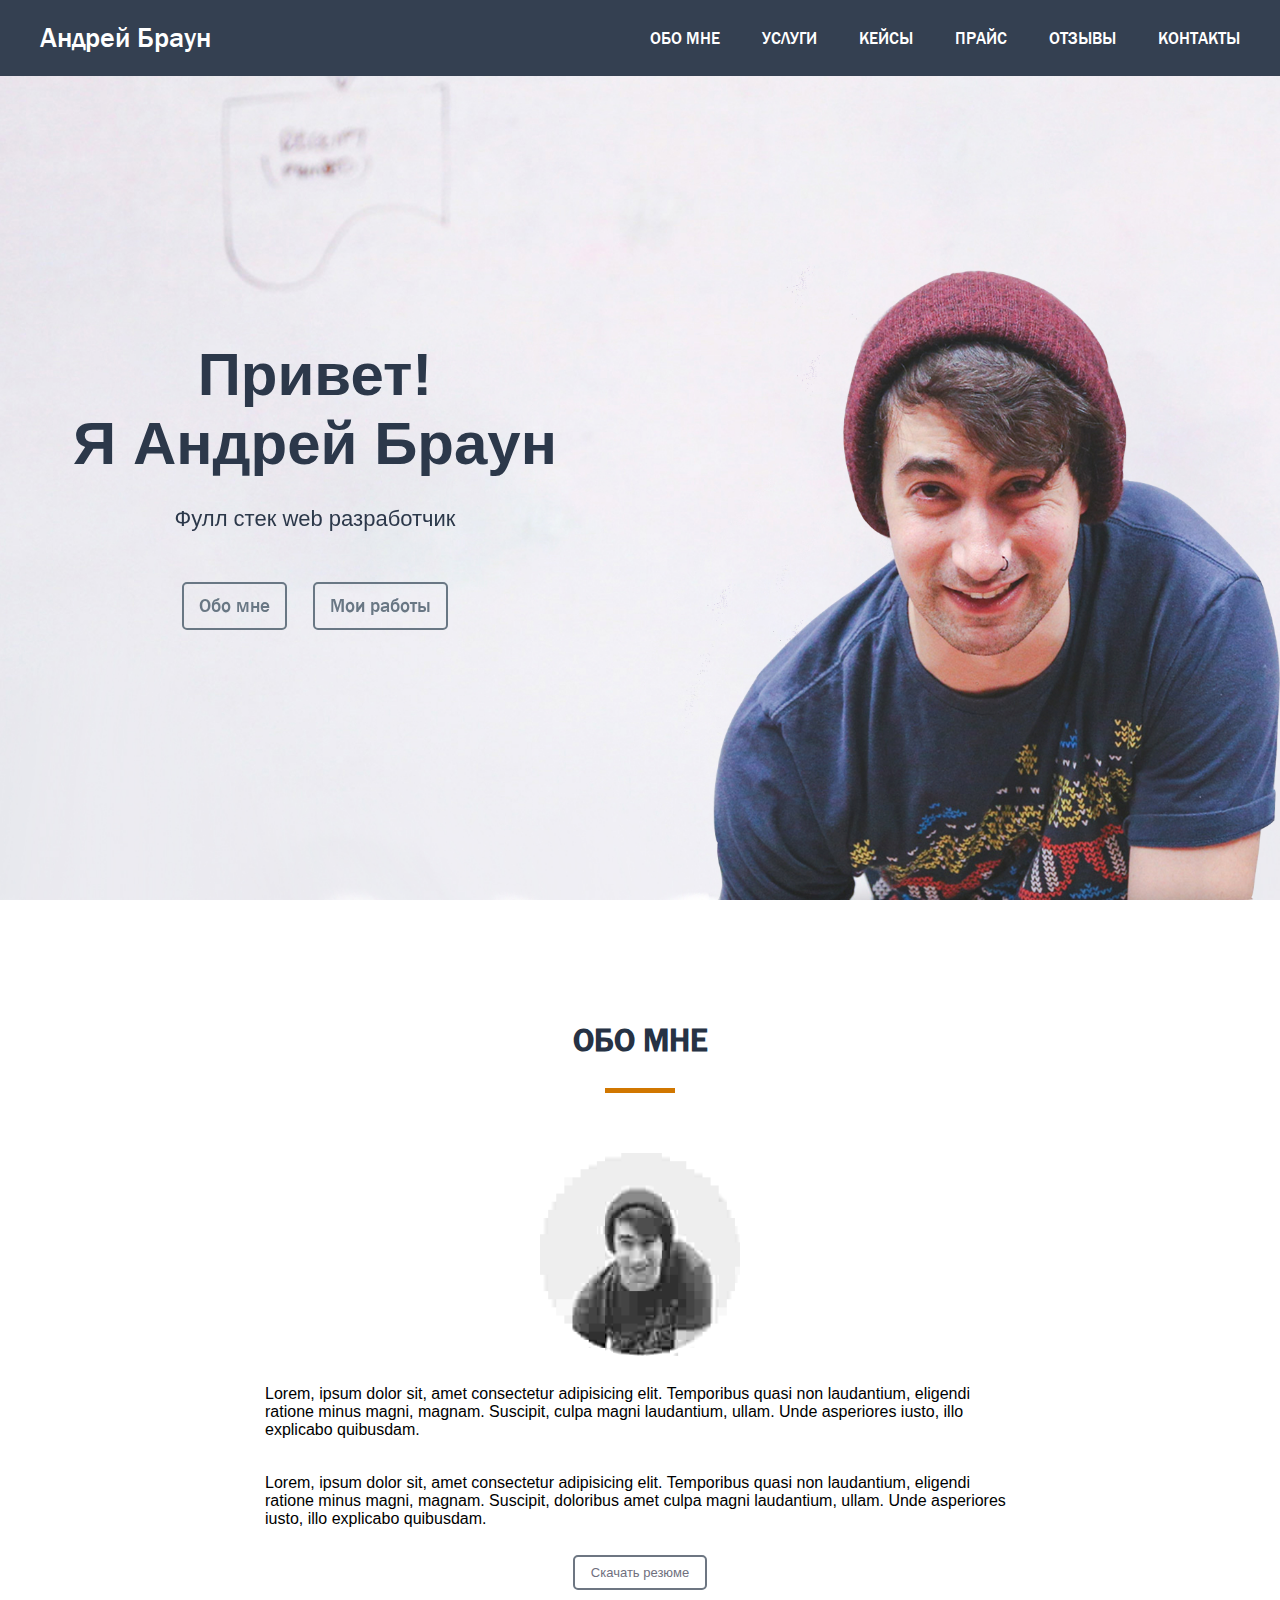
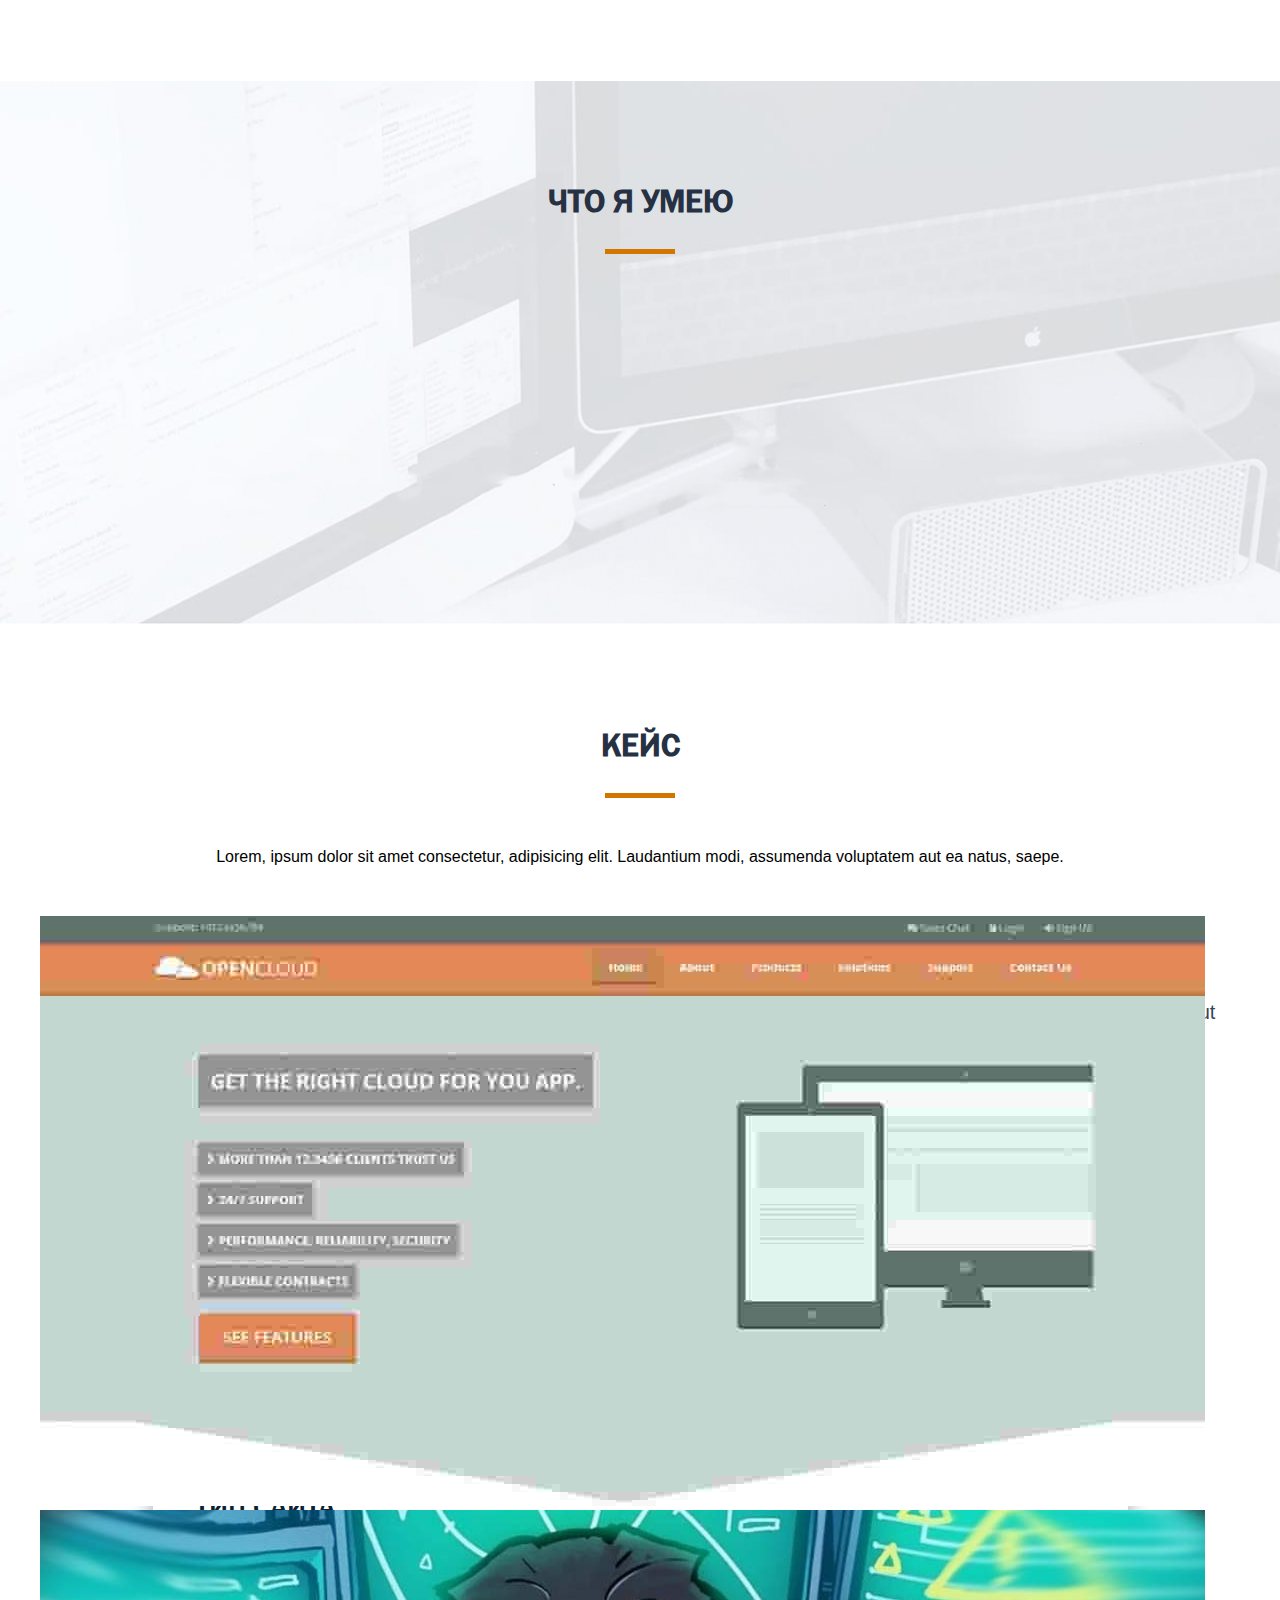
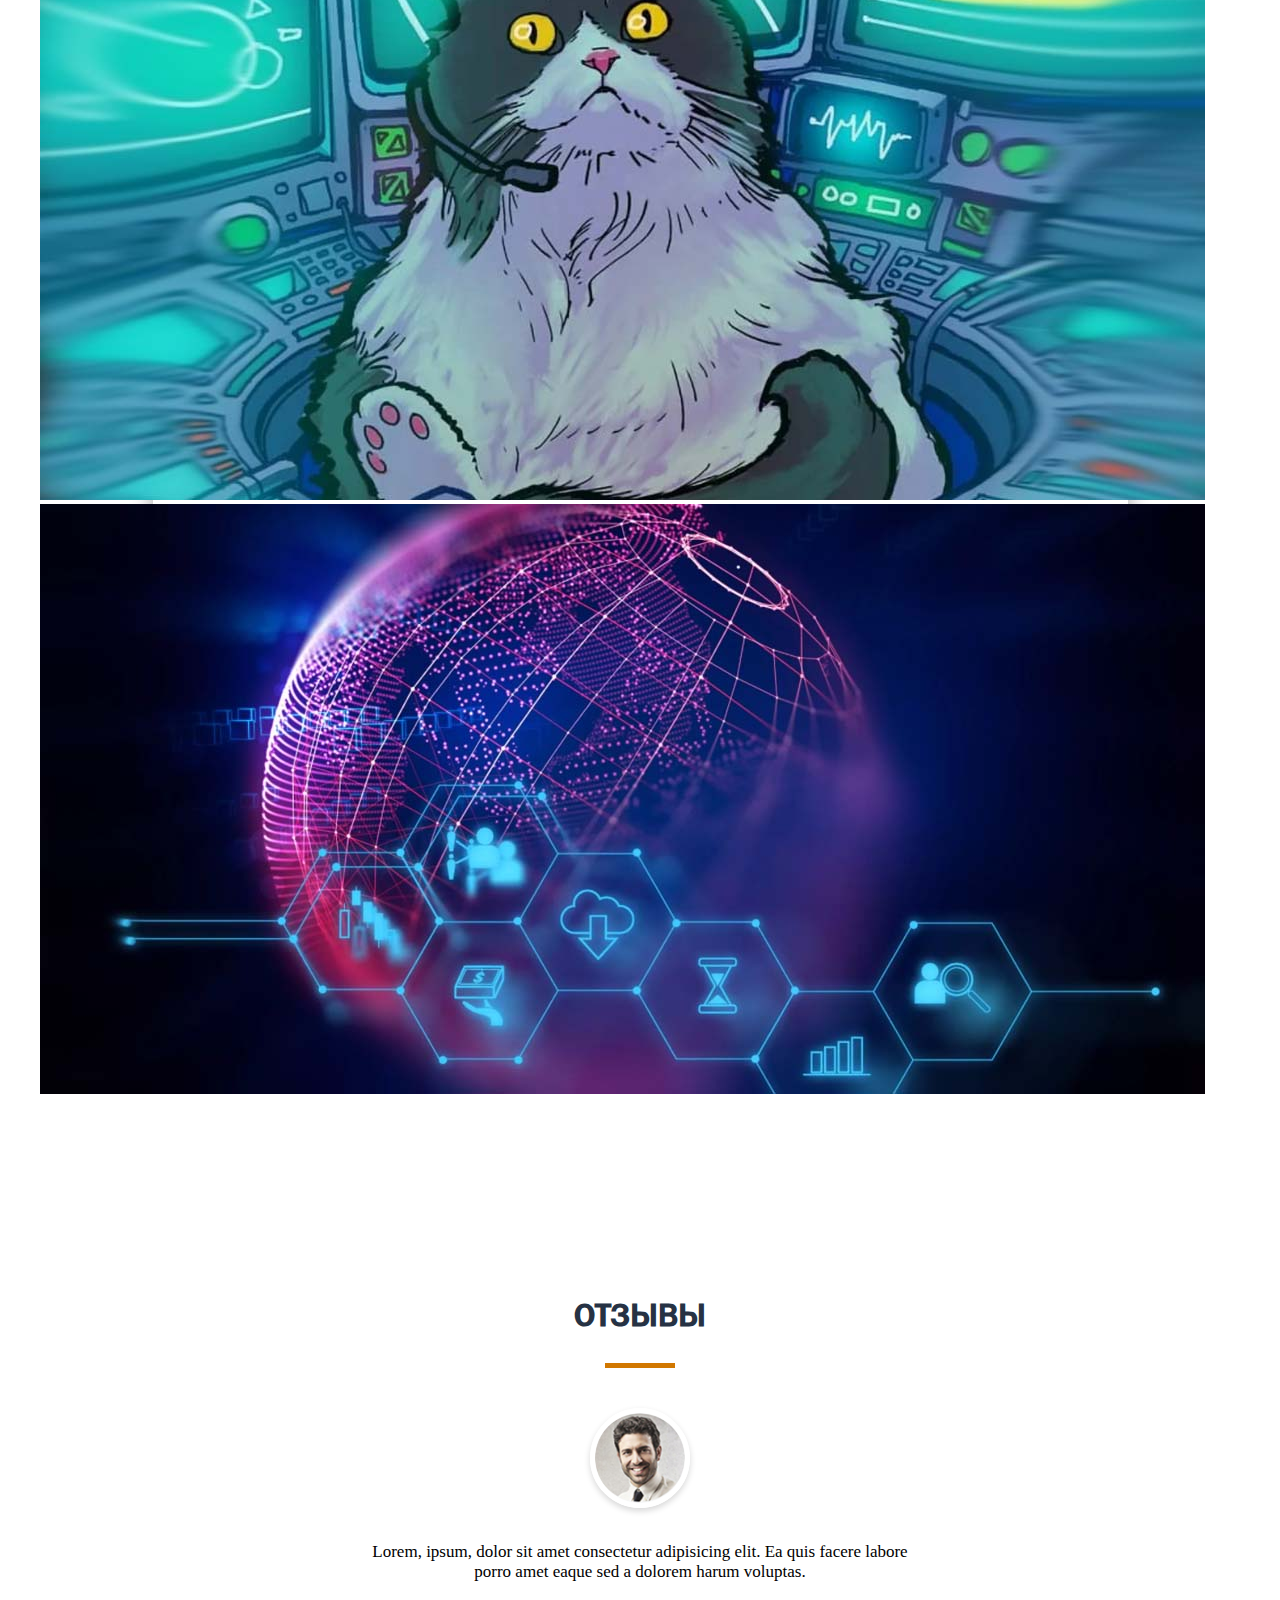
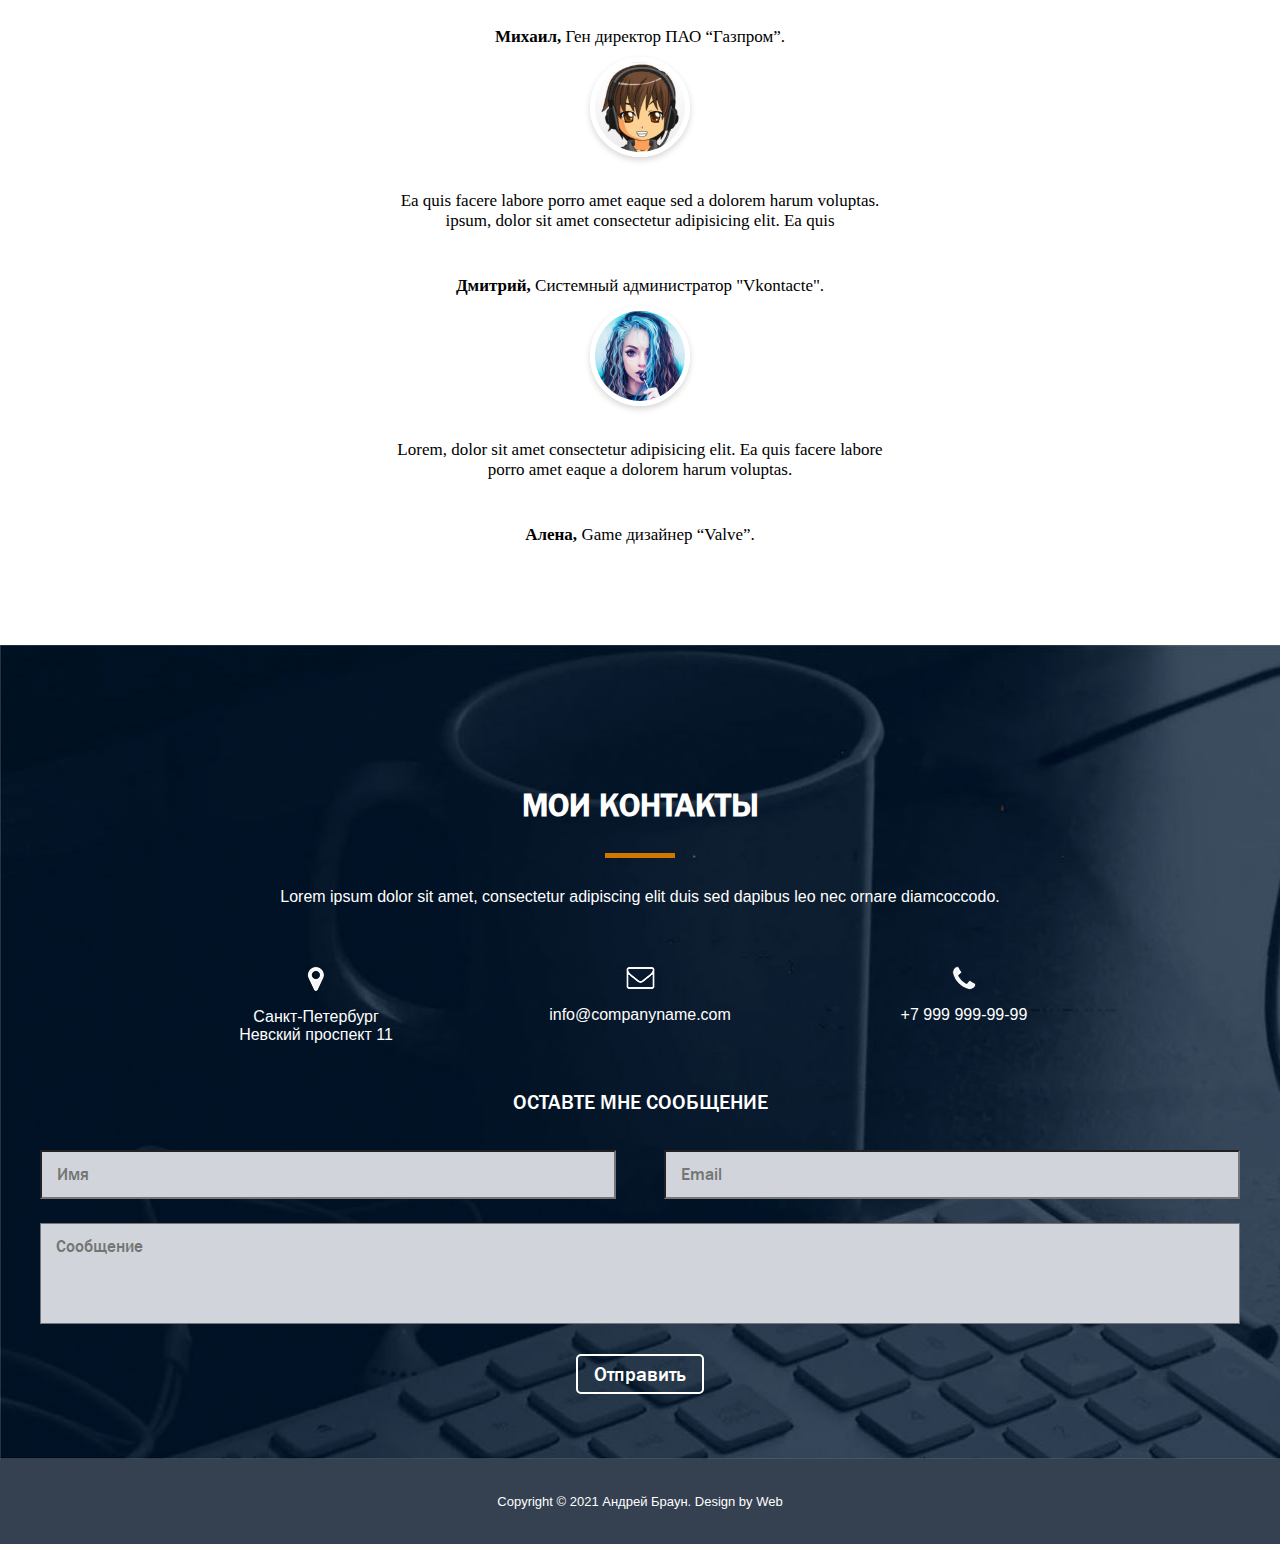
==== commit 43fc0e20: "Обновил проект, добавил анимацию" ====
--- a/src/index.html
+++ b/src/index.html
@@ -7,18 +7,16 @@
     <link rel="stylesheet" href="css/style.css">
     <link rel="stylesheet" href="css/aos.css">
     <link rel="stylesheet" href="css/slick.css">
-    <link rel="stylesheet" href="https://cdnjs.cloudflare.com/ajax/libs/animate.css/4.1.1/animate.min.css"
-  />
     
     <title>Web development site</title>
   </head>
-  <body id="body">
+  <body id="body" class="">
 
     <!-- Header -->
     <header class="header">      
         <div class="container">
           <div class="header__inner">
-            <div class="header__logo animate__animated animate__pulse">Ярослав Быстров</div>
+            <div class="header__logo">Андрей Браун</div>
               <nav class="nav" id="nav">
               <a class="nav__link active" href="#" data-scroll="#about">Обо мне</a>
               <a class="nav__link" href="#" data-scroll="#services">Услуги</a>
@@ -41,9 +39,9 @@
     <main class="intro">
       <div class="container">
         <div class="intro__title"  data-aos="fade-right">
-          <h1>Привет!<br>Я Ярослав Быстров</h1>
-          <h4>Full stack web разработчик</h4>
-          <a class="btn__transparent" href="#" data-scroll="#about">Обо мне</a>
+          <h1>Привет!<br>Я Андрей Браун</h1>
+          <h4>Фулл стек web разработчик</h4>
+          <a class="btn__transparent" href="#">Обо мне</a>
           <a class="btn__transparent" href="#">Мои работы</a>
         </div>
       </div>
@@ -54,7 +52,7 @@
       <div class="container">
         <div class="about__content">
           <h2 class="title__h2">Обо мне</h2>
-          <img class="about__img" src="img/12.jpg" data-src="img/12.jpg" alt="auther">
+          <img class="about__img" src="img/auther-min.jpg" data-src="img/auther.jpg" alt="auther">
           <div class="about__text">
             <p>
               Lorem, ipsum dolor sit, amet consectetur adipisicing elit. 
@@ -87,21 +85,21 @@
             </div>
           </div>
           <div class="skills__item">
-            <img src="img/ico/sign.png" alt="">
+            <img src="img/ico/notebook.png" alt="">
             <h5>Разработка</h5>
             <div class="text">
               <p>Lorem, ipsum dolor sit amet consectetur adipisicing, elit. Quasi inventore vero perferendis.</p>
             </div>
           </div>
           <div class="skills__item">
-            <img src="img/ico/gramophone.png" alt="">
+            <img src="img/ico/notebook.png" alt="">
             <h5>СЕО-Оптимизация</h5>
             <div class="text">
               <p>Lorem, ipsum dolor sit amet consectetur adipisicing, elit. Quasi inventore vero perferendis.</p>
             </div>
           </div>
           <div class="skills__item">
-            <img src="img/ico/space-x.png" alt="">
+            <img src="img/ico/notebook.png" alt="">
             <h5>Маркетинг</h5>
             <div class="text">
               <p>Lorem, ipsum dolor sit amet consectetur adipisicing, elit. Quasi inventore vero perferendis.</p>
@@ -255,10 +253,9 @@
                   <p>Lorem, dolor sit amet consectetur adipisicing elit. Ea quis facere labore<br> porro amet eaque a dolorem harum voluptas.</p>
                   <p><span>Алена,</span> Game дизайнер “Valve”.</p>
                 </div>                
-              </div>              
-
-          </div><!-- /.reviews -->
-          
+              </div>
+
+          </div><!-- /.reviews -->      
       </div><!-- /.container -->
     </div>
   </section>
@@ -292,7 +289,6 @@
           </div>
           <textarea class="textarea__text" name="text" placeholder="Сообщение"></textarea>
           <input class="input__contacts" type="submit" value="Отправить">
-          <button class="input__contacts" data-modal="#modalFeedback">Обратная связь</button>      
         </form>
         <!-- <div class="contacts__social">
           <a href="#" target="_blank"><img class="img__ico" src="" alt="facebook"></a>
@@ -305,72 +301,28 @@
       </div><!--/container -->
     </div><!--/footer__contacts -->
     <div class="footer__map">
-      <script src='https://ajax.aspnetcdn.com/ajax/jQuery/jquery-3.6.0.min.js'></script>
      <!-- <script class="map" type="text/javascript" charset="utf-8" async src="https://api-maps.yandex.ru/services/constructor/1.0/js/?um=constructor%3A7ce8c5f0d8c6e9d79bd45f39fc7609df4ac2ab4d83c93dac46f8e3b2dd2341c0&amp;height=350&amp;lang=ru_RU&amp;scroll=true"></script> -->
     </div><!--/footer__map -->
     <div class="copyright">Copyright © 2021 Андрей Браун. Design by Web</div>
   </footer>
 
-
-
-  <!-- Modals -->
-  <div class="modal" id="modalFeedback">
-    <div class="modal__inner">
-        <div class="modal__content">
-            <div class="modal__header">
-                <h4 class="modal__title">Обратная связь</h4>
-                <div class="modal__text">
-                    <p>Пожалуйста заполните все поля.</p>
-                </div>
-            </div>
-
-            <form class="formModal" action="php/mail.php" method="post">
-                <div class="modal__group" required> 
-                    <input class="input  input--dark  input--phone" name="user-phone" id="modalPhone" type="phone" required placeholder="Ваш телефон">
-                </div>                
-                <div class="modal__group">
-                    <input class="input  input--dark  input--email" name="user-mail" id="modalMail" type="email" required placeholder="Ваш email">
-                </div>
-                <button class="btn__modal" type="submit">Отправить</button> 
-                <!-- <input type="button" value="Отправить">                  -->
-            </form>
-
-            <div class="modal__footer">
-                <h4 class="modal__footer-title">Наши контакты</h4>
-                <address class="modal__contacts">
-                    <p>New York, Street, ZIP code</p>
-                    <p>Телефон: <a href="tel:+79455312378">+7-945-531-23-78</a></p>
-                    <p>E-mail: <a href="mailto:bystrovslav@mail.ru">bystrovslav@mail.ru</a></p>
-                </address>
-            </div>
-
-            <button class="modal__close" type="button" data-modal-close>
-              <img src="img/ico/close.svg" alt="Close">
-            </button>
-            
-        </div><!-- /.modal__content -->
-    </div><!-- /.modal__inner -->
-</div><!-- /.modal -->
-
-
-
-  <!-- Sale -->
-  <!-- <div id="bg_popup">
+  <!-- Modal -->
+  <div id="bg_popup">
     <div id="popup">
       <div class="modal__title">Получи скидку в 10%</div>
       <p class="modal__text">При оформлении заказа сайта в поле промокод ввидите: <span class="sale10">SALE10</span> и получи скидку 10 процентов</p>
       <a class="close" href="#" title="Закрыть" onclick="document.getElementById('bg_popup').style.display='none'; return false;"></a>
     </div>
-  </div>   -->
-
-  <!-- JavaScript -->  
+  </div>  
+
+  <!-- JavaScript -->
+  <script src='https://ajax.aspnetcdn.com/ajax/jQuery/jquery-3.6.0.min.js'></script>
   <script src="js/aos.js"></script>
   <script src="js/slick.min.js"></script>
   <script src="js/app.js"></script>
   <script src="js/price.js"></script>
-  <!-- <script src="js/popup.js"></script> -->
+  <script src="js/popup.js"></script>
   <script src="js/animation.js"></script>
   <script src="js/img.js"></script>
-  <script src="js/maskedinput.min.js"></script>
   </body>
 </html>
--- a/src/css/style.css
+++ b/src/css/style.css
@@ -51,7 +51,7 @@
 /* Font 
 =========*/
 .title__h2 {
-  color: #2f4872;
+  color: #263244;
   font-family: 'Franklin_Medium';
   font-size: 33px;
   text-align: center;
@@ -63,8 +63,8 @@
   display: block;
   width: 70px;
   height: 5px;
-  background-color: #2f4872;
-  margin: 20px auto 0;
+  background-color: #d17700;
+  margin: 30px auto 0;
 }
 
 .title--white {
@@ -78,17 +78,16 @@
   font-family: 'Franklin_Medium';
   font-size: 20px;
   color: #fff;
-  background: #47a0cc;
+  background: #63b5ae;
   border-radius: 5px;
   padding: 12px 40px;
   border: 0;
   text-decoration: none;
-  transition: all 0.2s;
-  cursor: pointer;
+  transition: all 0.1s;
 }
 
 .btn__green:hover {
-  background: #368fbb;
+  background: #3e918a;
 }
 
 .btn__transparent {
@@ -121,32 +120,11 @@
   transform: scale(1.1)
 }
 
-.btn__modal {
-  width: 100%;
-  display: inline-block;
-  font-family: 'Franklin_Medium';
-  font-size: 16px;
-  color: #fff;
-  background: #47a0cc;
-  border-radius: 5px;
-  
-  padding: 12px 40px;
-  border: 0;
-  text-decoration: none;
-  transition: all 0.2s;
-  cursor: pointer;
-  margin: 20px 0 30px;
-}
-
-.btn__modal:hover {
-  background: #368fbb;
-}
-
 /* Header
 =========== */
 .header {
   width: 100%;
-  background: #364f7f;
+  background: #344051;
   
   position: fixed;
   top: 0;
@@ -183,22 +161,13 @@
   transform: scale(1);  
 }
 
-.nav__link:after {
-  content: "";
-  display: block;
-  width: 0;
-  height: 2px;
-  background-color: #fff;
-
-  transition: width .2s linear;
-}
-
 .nav__link:first-child {
   margin-left: 0;
 }
 
-.nav__link:hover:after {    
-  width: 100%;
+.nav__link:hover {
+  color: #ef9de9;    
+  transform: scale(1.1);
 }
 
 /* Burger */
@@ -269,23 +238,22 @@
 
   padding-top: 70px;
 
-  /* background: url("../img/boy.png") 90% 100% / auto 85% no-repeat, url("../img/bg.jpg") center / cover no-repeat; */
-  background: url("../img/macbook.png") 90% 80% / auto 70% no-repeat, rgb(233, 237, 252);
+  background: url("../img/boy.png") 90% 100% / auto 85% no-repeat, url("../img/bg.jpg") center / cover no-repeat;
+
   display: flex;
   flex-direction: column;
   justify-content: center;
   text-align: left;
   overflow: hidden;
-  /* box-shadow: 1px 10px 20px rgb(233 237 252); */
 }
 
 .intro__title {
   text-align: center;
-  max-width: 650px;
+  max-width: 550px;
 }
 
 .intro__title h1 {
-  font-size: 50px;
+  font-size: 60px;
   font-weight: bold;
   color: #2c384a;
 }
@@ -315,7 +283,7 @@
 .about__img {
   width: 100%;
   max-width: 200px;
-  border-radius: 50%;
+
   margin: 60px 0 25px;
 }
 
@@ -363,7 +331,7 @@
 }
 
 .skills__item h5 {
-  color: #052a80;
+  color: #cf7600;
   font-size: 18px;
   font-weight: 600;
 
@@ -427,17 +395,16 @@
   font-family: 'Franklin_Medium';
   font-size: 20px;
   color: #fff;
-  background: #47a0cc;
+  background: #63b5ae;
   border-radius: 5px;
   padding: 12px 40px;
   border: 0;
-  transition: all 0.2s;
-  cursor: pointer;
+  transition: all 0.1s;
   
 }
 
 .case__title input:hover {
-  background: #368fbb;
+  background: #3e918a;
 }
 
 .case__article {
@@ -476,7 +443,7 @@
 }
 
 .case .slick-dots li.slick-active button {
-  background-color: #004AF2;
+  background-color: #e46500;
   border-color: rgba(0, 74, 242, .11);
 }
 
@@ -594,7 +561,7 @@
 /* Statistics 
 =============== */
 .statistics {
-  background: url('../img/statistics.jpg') no-repeat;
+  background: url(../img/statistics.jpg) no-repeat;
   background-size: cover;
   
   background-attachment: fixed;
@@ -696,7 +663,7 @@
 }
 
 .reviews .slick-dots li.slick-active button {
-  background-color: #004AF2;
+  background-color: #e46500;
   border-color: rgba(0, 74, 242, .11);
 }
 
@@ -818,14 +785,13 @@
   border: 2px solid #fff;
   border-radius: 5px;
   padding: 0 16px;
-  margin-top: 20px;
-  margin-right: 5px;
+  margin-top: 30px;
   transition: all .3s;
 }
 
 .input__contacts:hover {
   background: #fff;
-  color: #000;  
+  color: #000;
 }
 
 .contacts__social {
@@ -941,11 +907,12 @@
   
   .sim-slider {
     max-width: 1165px;
+    /* min-width: 320px; */
     margin: 0 auto;
     background-color: white;
   }
   
-  
+  /* General styles */
   .sim-slider {
     position: relative;
   }
@@ -968,145 +935,70 @@
     display: block;
   }
   
-
-  /* Modal us */
-.modal {
-  display: none;
-  flex-direction: column;
-  justify-content: center;
-  align-items: center;
-  width: 100%;
-  height: 100%;
-  padding: 30px 15px;
-  overflow-y: auto;
-
-  background-color: rgba(0, 0, 0, .9);
-
-  position: fixed;
-  top: 0;
-  left: 0;
-  z-index: 2000;
-}
-
-.modal.show {
-  display: flex;
-}
-
-.modal__inner {
-  width: 100%;
-  max-width: 400px;
-  padding: 25px;
-  position: relative;
-  background-color: #fff;
-}
-
-.modal__title {
-  margin-bottom: 10px;
-
-  font-family: 'Lato', sans-serif;
-  font-size: 24px;
-  font-weight: 900;
-  text-align: center;
-  color: #004AF2;
-  
-  line-height: 1.2;
-}
-
-.modal__text {
-  font-size: 16px;
-  color: #2C2C2C;
-  text-align: center;
-}
-
-.input {
-  display: block;
-  width: 100%;
-  padding-bottom: 12px;
-  padding-left: 50px;
-
-  background: none;
-  border: none;
-  border-bottom: 1px solid rgba(129, 128, 182, 0.4);
-
-  font-family: 'PT Sans', sans-serif;
-  font-size: 16px;
-  color: rgb(74, 16, 151);
-
-  transition: border-color .1s linear;
-}
-
-.input::placeholder {
-  color: rgb(60, 57, 255);
-}
-
-.input:focus {
-  outline: none;
-  border-bottom-color: rgb(60, 57, 255);
-}
-
-.input--phone {
-  background: url("../img/ico/phone-black-icon.svg") left 15px top 5px no-repeat;
-}
-
-.input--email {
-  background: url("../img/ico/mail-black-icon.svg") left 15px top 6px no-repeat;
-}
-
-.modal__group {
-  padding-top: 20px;
-}
-
-.modal__footer-title {
-  margin-bottom: 10px;
-}
-
-address {
-  font-style: normal;
-}
-
-.modal__contacts p {
-  font-size: 14px;
-  margin-bottom: 5px;
-  
-}
-
-.modal__contacts a {
-  text-decoration: none;
-  color: #000;
-}
-
-.modal__contacts a:hover {
-  text-decoration: underline;
-}
-
-.modal__close {
-  width: 20px;
-  height: 20px;
-  padding: 0;
-
-  background: none;
-  border: none;
-  cursor: pointer;
-
-  position: absolute;
-  top: -20px;
-  right: -30px;
-  z-index: 1;
-
-  transition: transform .2s linear;
-}
-
-.modal__close:focus {
-  outline: none;
-}
-
-.modal__close:hover {
-  transform: rotate(90deg);
-}
-
-.modal__close img {
-  display: block;
-}
+  /* Navigation item styles */
+  div.sim-slider-arrow-left,
+  div.sim-slider-arrow-right {
+    width: 22px;
+    height: 40px;
+    position: absolute;
+    cursor: pointer;
+    opacity: 0.6;
+    z-index: 4;
+  }
+  
+  div.sim-slider-arrow-left {
+    left: 10px;
+    top: 40%;
+    display: block;
+    background: url("http://pvbk.spb.ru/inc/slider/sim-files/sim-arrow-left.png") no-repeat;
+  }
+  
+  div.sim-slider-arrow-right {
+    right: 10px;
+    top: 40%;
+    display: block;
+    background: url("http://pvbk.spb.ru/inc/slider/sim-files/sim-arrow-right.png") no-repeat;
+  }
+  
+  div.sim-slider-arrow-left:hover {
+    opacity: 1.0;
+  }
+  
+  div.sim-slider-arrow-right:hover {
+    opacity: 1.0;
+  }
+  
+  div.sim-slider-dots {
+    width: 100%;
+    height: auto;
+    position: absolute;
+    left: 0;
+    bottom: 0;
+    z-index: 3;
+    text-align: center;
+  }
+  
+  span.sim-dot {
+    width: 10px;
+    height: 10px;
+    margin: 5px 7px;
+    padding: 0;
+    display: inline-block;
+    background-color: #BBB;
+    border-radius: 5px;
+    cursor: pointer;
+  }
+
+
+
+
+
+
+
+
+
+
+
 
 
 
@@ -1115,7 +1007,7 @@
 @media (max-width: 1366px) {
    /* Intro */
    .intro {       
-    background: url("../img/macbook.png") 100% 80% / auto 60% no-repeat, rgb(233, 237, 252);
+    background: url("../img/boy.png") 100% 100% / auto 70% no-repeat, url("../img/bg.jpg") center / cover no-repeat;  
   } 
 	.nav__link:hover {
     transform: scale(1);  
@@ -1127,7 +1019,6 @@
 
 @media (max-width: 1024px) {
   /* Fonts */
-  
   .title__h2 {
     font-size: 28px;  
   }
@@ -1155,12 +1046,7 @@
   /* Intro */
   .intro {   
     height: 100vh;
-    background:rgb(233, 237, 252);  
-    
-  }
-
-  .intro__title {
-    max-width: 1200px;
+    background: url("../img/boy.png") 120% 100% / auto 60% no-repeat, url("../img/bg.jpg") center / cover no-repeat;  
   }
   
   .intro__title h1 {
@@ -1216,9 +1102,6 @@
     padding: 100px 0 65px;    
   }
 
-  .nav__link {
-    margin-left: 15px
-  }
   
 }
 
@@ -1227,15 +1110,12 @@
 @media (max-width: 812px) {
   /* Fonts */
   .title__h2 {
-    font-size: 26px;
-    margin: 0;
-
+    font-size: 26px;  
   }
   
   .title__h2:after {
     height: 4px;
-    /* margin: 20px auto 0; */
-    
+    margin: 20px auto 0;
   }
 
   /* Header */
@@ -1285,10 +1165,8 @@
   /* Intro */
   .intro {    
     height: 100vh;    
-    background: rgb(233, 237, 252);  
-  }
-
-  
+    background: url("../img/boy.png") 85% 100% / auto 75% no-repeat, url("../img/bg.jpg") center / cover no-repeat;
+  }
 
   .intro__title h1 {
     font-size: 30px;    
@@ -1338,7 +1216,6 @@
     font-size: 16px;
     border-radius: 5px;
     padding: 10px 32px;
-    margin-top: 30px;
   }
 
   .title__price {
@@ -1419,16 +1296,6 @@
   .copyright {  
     padding: 18px 0;
   }
-
-  /* Modal */
-  .modal__footer {
-    display: none;
-  }
-
-  /* Btn */
-  .btn__modal {
-    margin-bottom: 10px;
-  }
 }
 
 
@@ -1437,7 +1304,7 @@
 @media (max-width: 768px) {
   /* Intro */
   .intro {
-    background: rgb(233, 237, 252);  
+    background: url("../img/boy.png") 170% 100% / auto 60% no-repeat, url("../img/bg.jpg") center / cover no-repeat;
     height: 100vh;    
   }
 
@@ -1459,8 +1326,6 @@
   .modal__text {
     font-size: 17px;
   }
-
-
 }
 
 /* ------------------------------------------- */
@@ -1480,7 +1345,7 @@
   
   /* Intro */
   .intro {
-    background:rgb(233, 237, 252);  
+    background: url("../img/boy.png") 100% 100% / auto 70% no-repeat, url("../img/bg.jpg") center / cover no-repeat;
     height: 100vh;    
   }
 
@@ -1492,44 +1357,6 @@
     margin-top: 24px;
     font-size: 18px;
   }  
-
-  /* Modal */
-  .modal__inner {
-    padding: 15px;
-  }
-
-  .modal__footer {
-    display: none;
-  }
-
-  
-}
-
-/* ------------------------------------------- */
-
-@media (max-width: 568px) {
-  /* Intro */
-  .intro {
-    background: rgb(233, 237, 252);  
-  }
-
-  .intro__title h1 {
-    font-size: 35px;    
-  }
-
-  /* Modal */
-  .btn__modal {
-    margin: 20px 0 10px;
-  }
-
-  .modal__footer {
-    display: none;
-  }
-
-  .modal__close {
-    right: -20;
-    top: 0px;
-}
 }
 
 /* ------------------------------------------- */
@@ -1539,7 +1366,7 @@
   .intro {
     height: 100vh;
     text-align: center;
-    background: rgb(233, 237, 252); 
+    background: url("../img/bg.jpg") center / cover no-repeat;
   }
 
   .intro__title h1 {
@@ -1590,20 +1417,7 @@
   .modal__text {
     font-size: 16px;
   }
-
-  .modal__close {
-    right: 0;
-    top: -30px;
-  }
-
-
-  .modal__footer {
-    display: block;
-  }
-
-}
-
-
+}
 
 /* ------------------------------------------- */
 
@@ -1616,6 +1430,18 @@
 
 /* ------------------------------------------- */
 
+@media (max-width: 568px) {
+  /* Intro */
+  .intro {
+    background: url("../img/bg.jpg") center / cover no-repeat;
+  }
+
+  .intro__title h1 {
+    font-size: 35px;    
+  }
+}
+
+/* ------------------------------------------- */
 
 @media (max-width: 320px) {
   /* Btn */
@@ -1632,8 +1458,6 @@
     margin-top: 15px;
     font-size: 18px;
   }
-  
-  
 }
 
 
